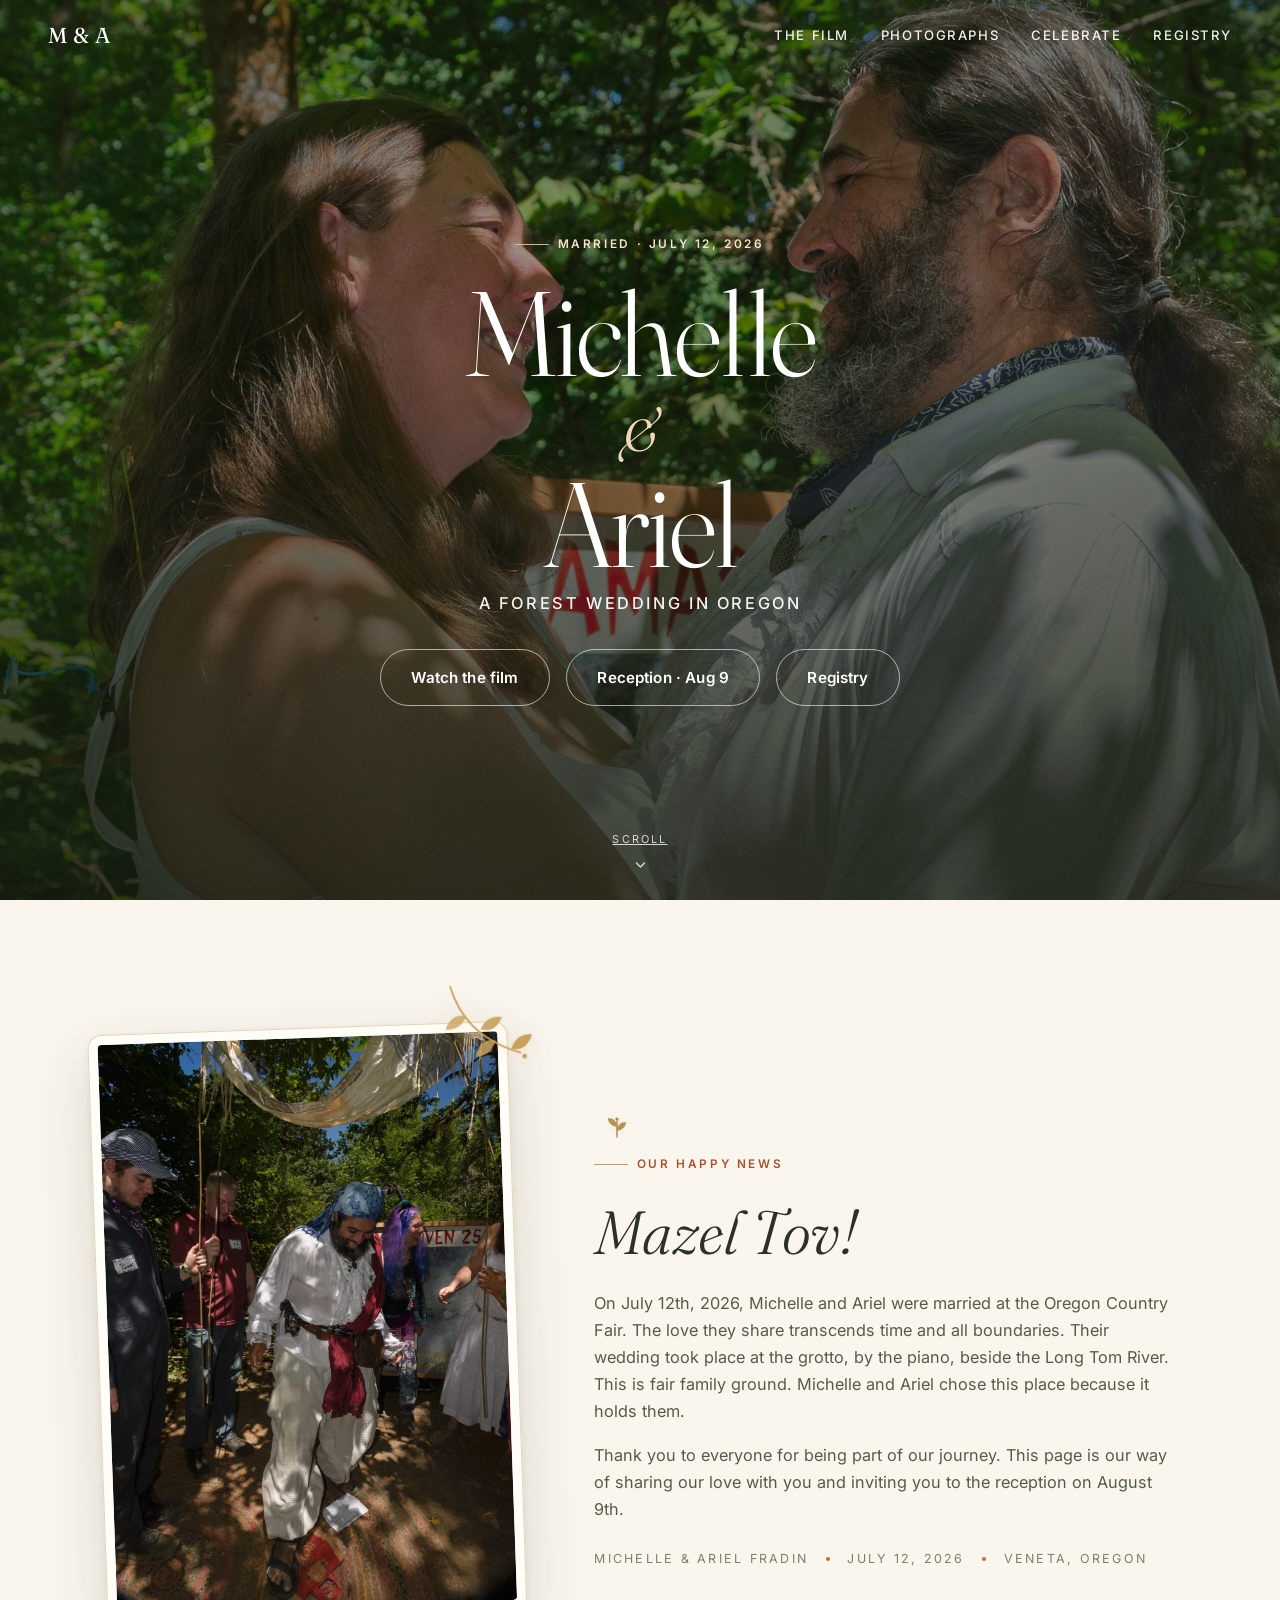
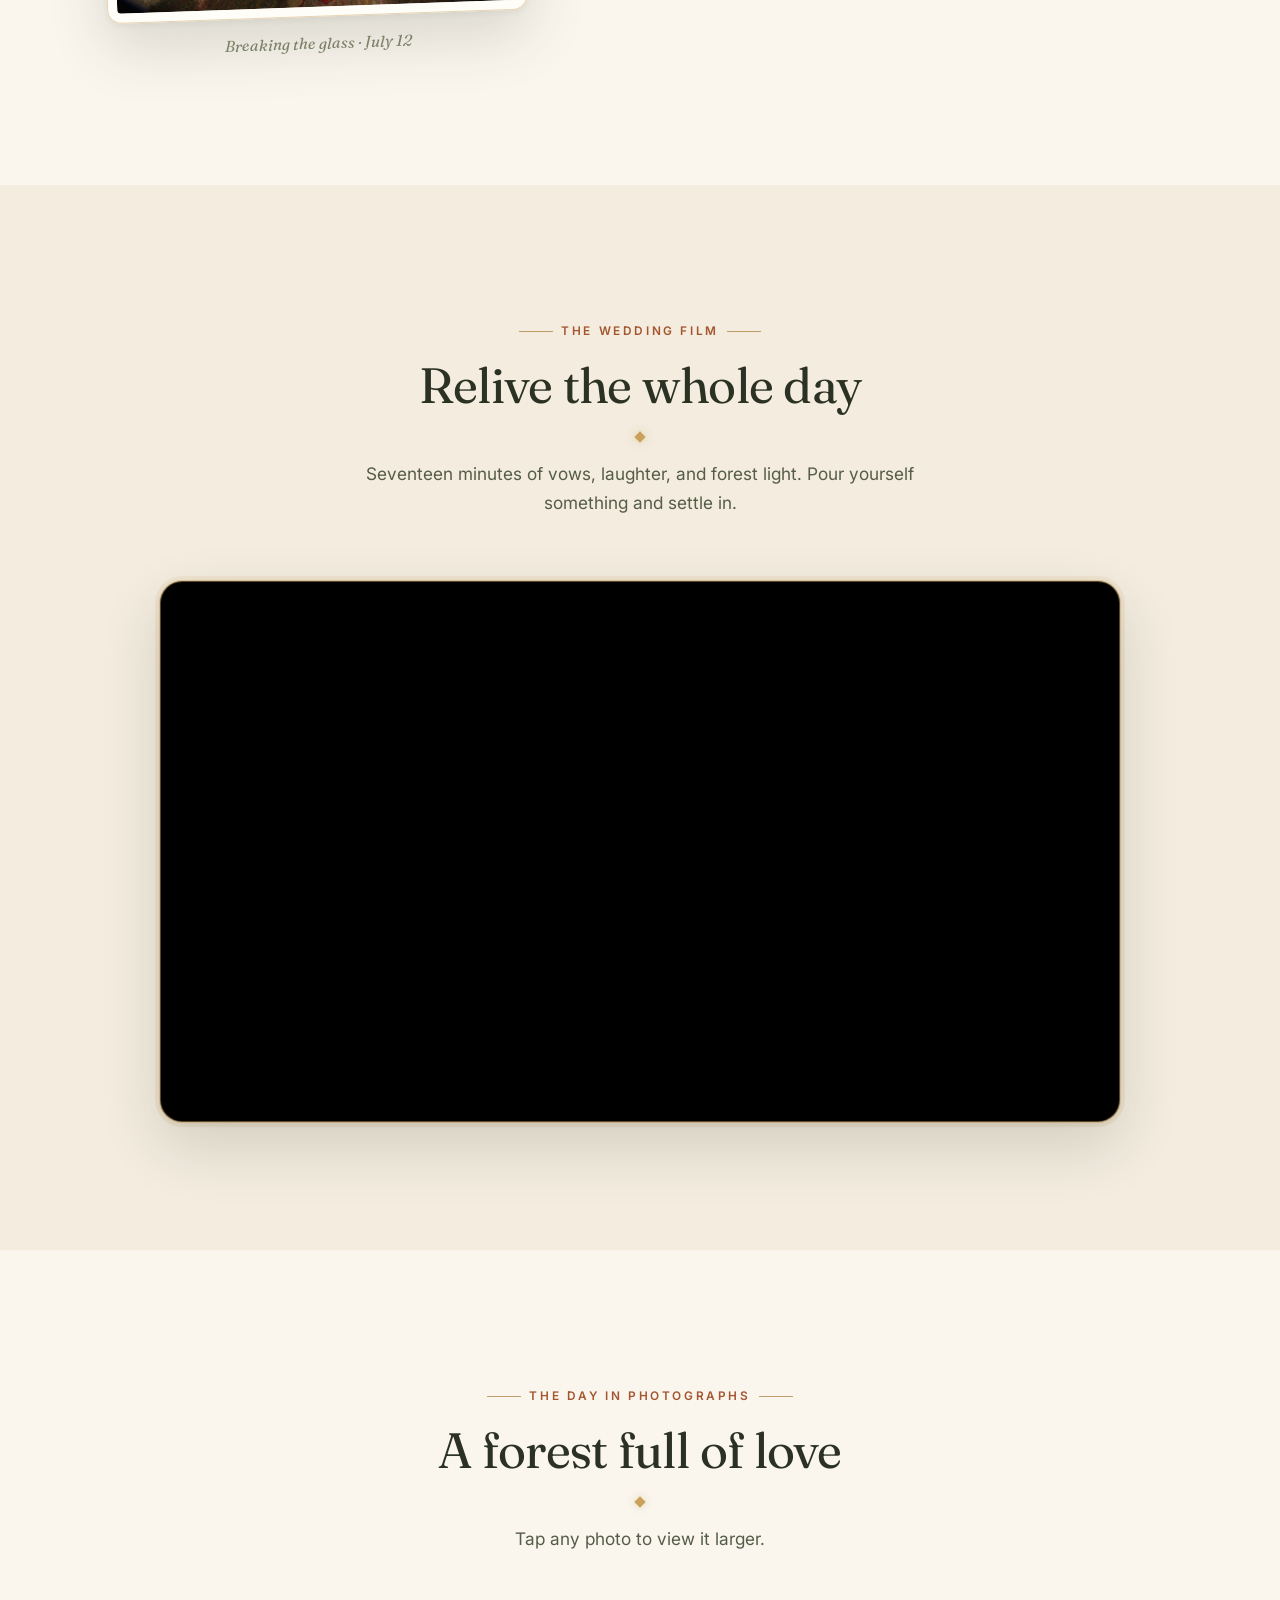
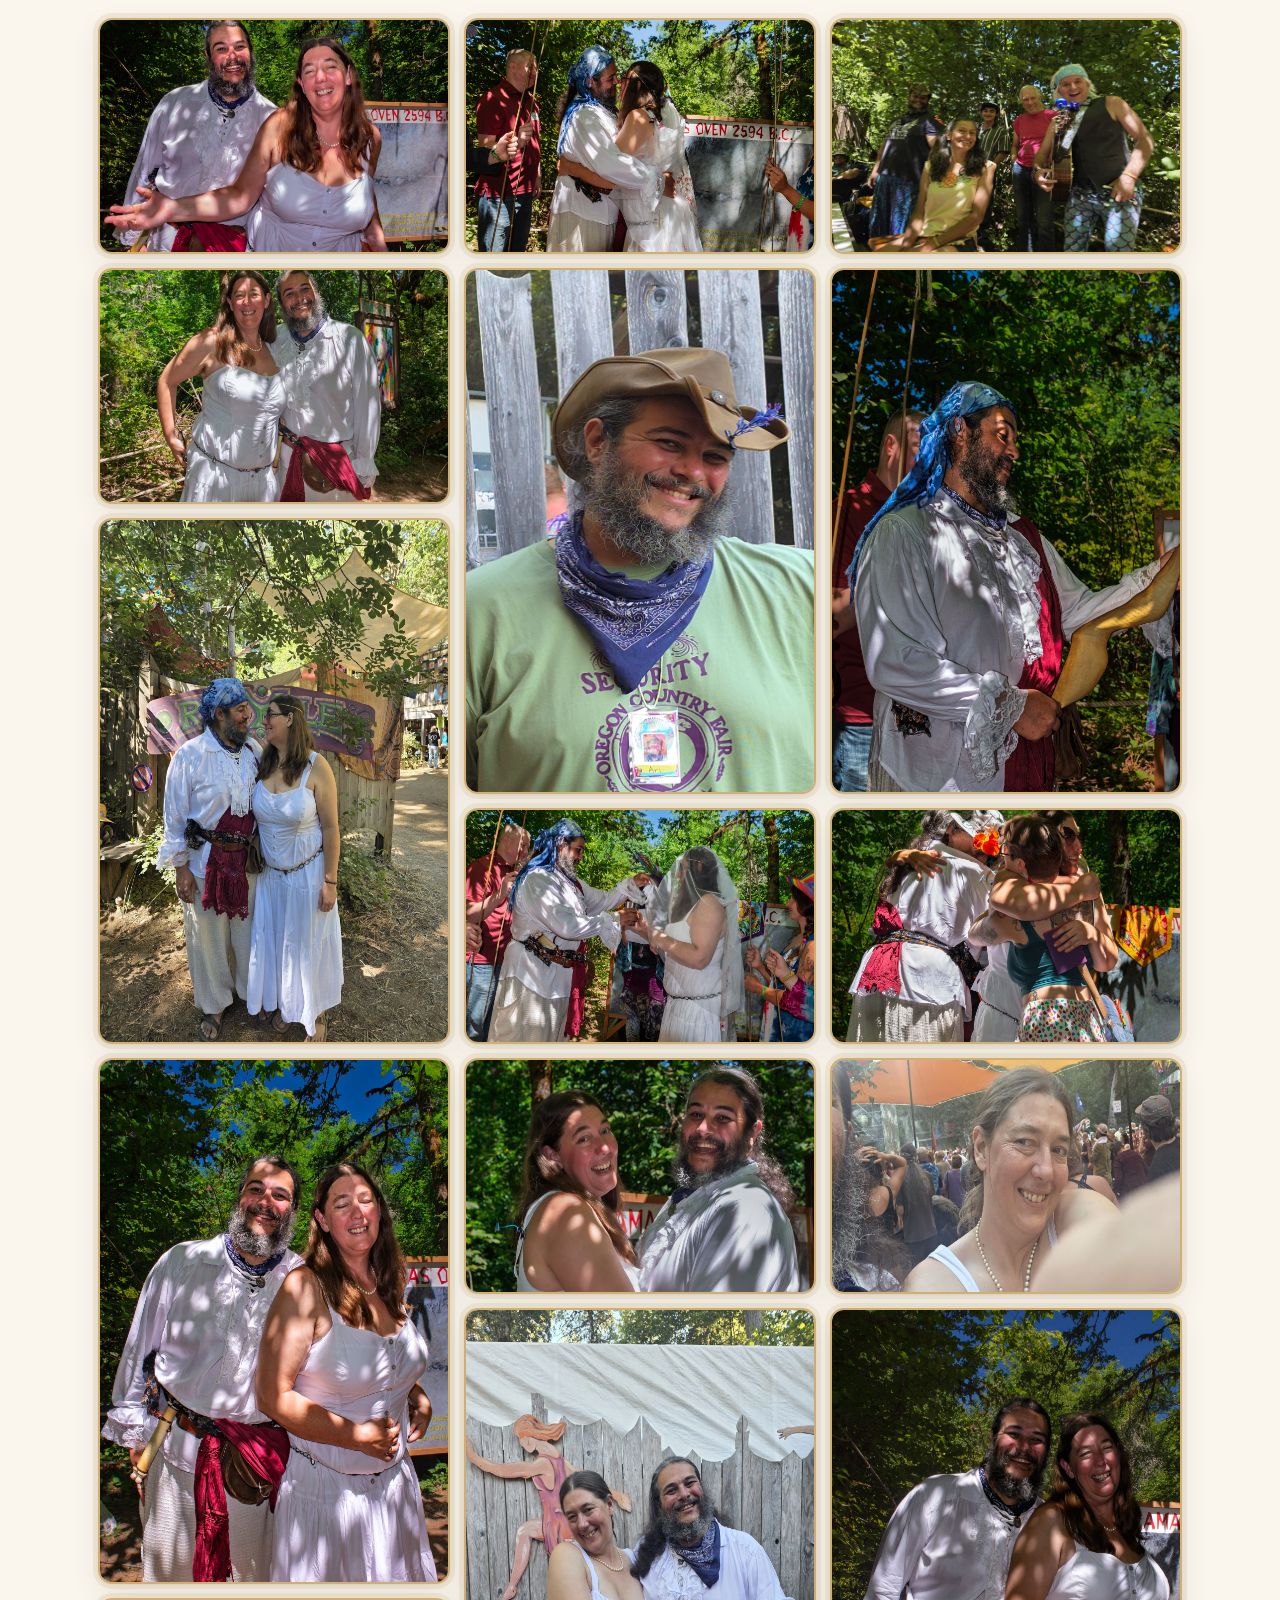
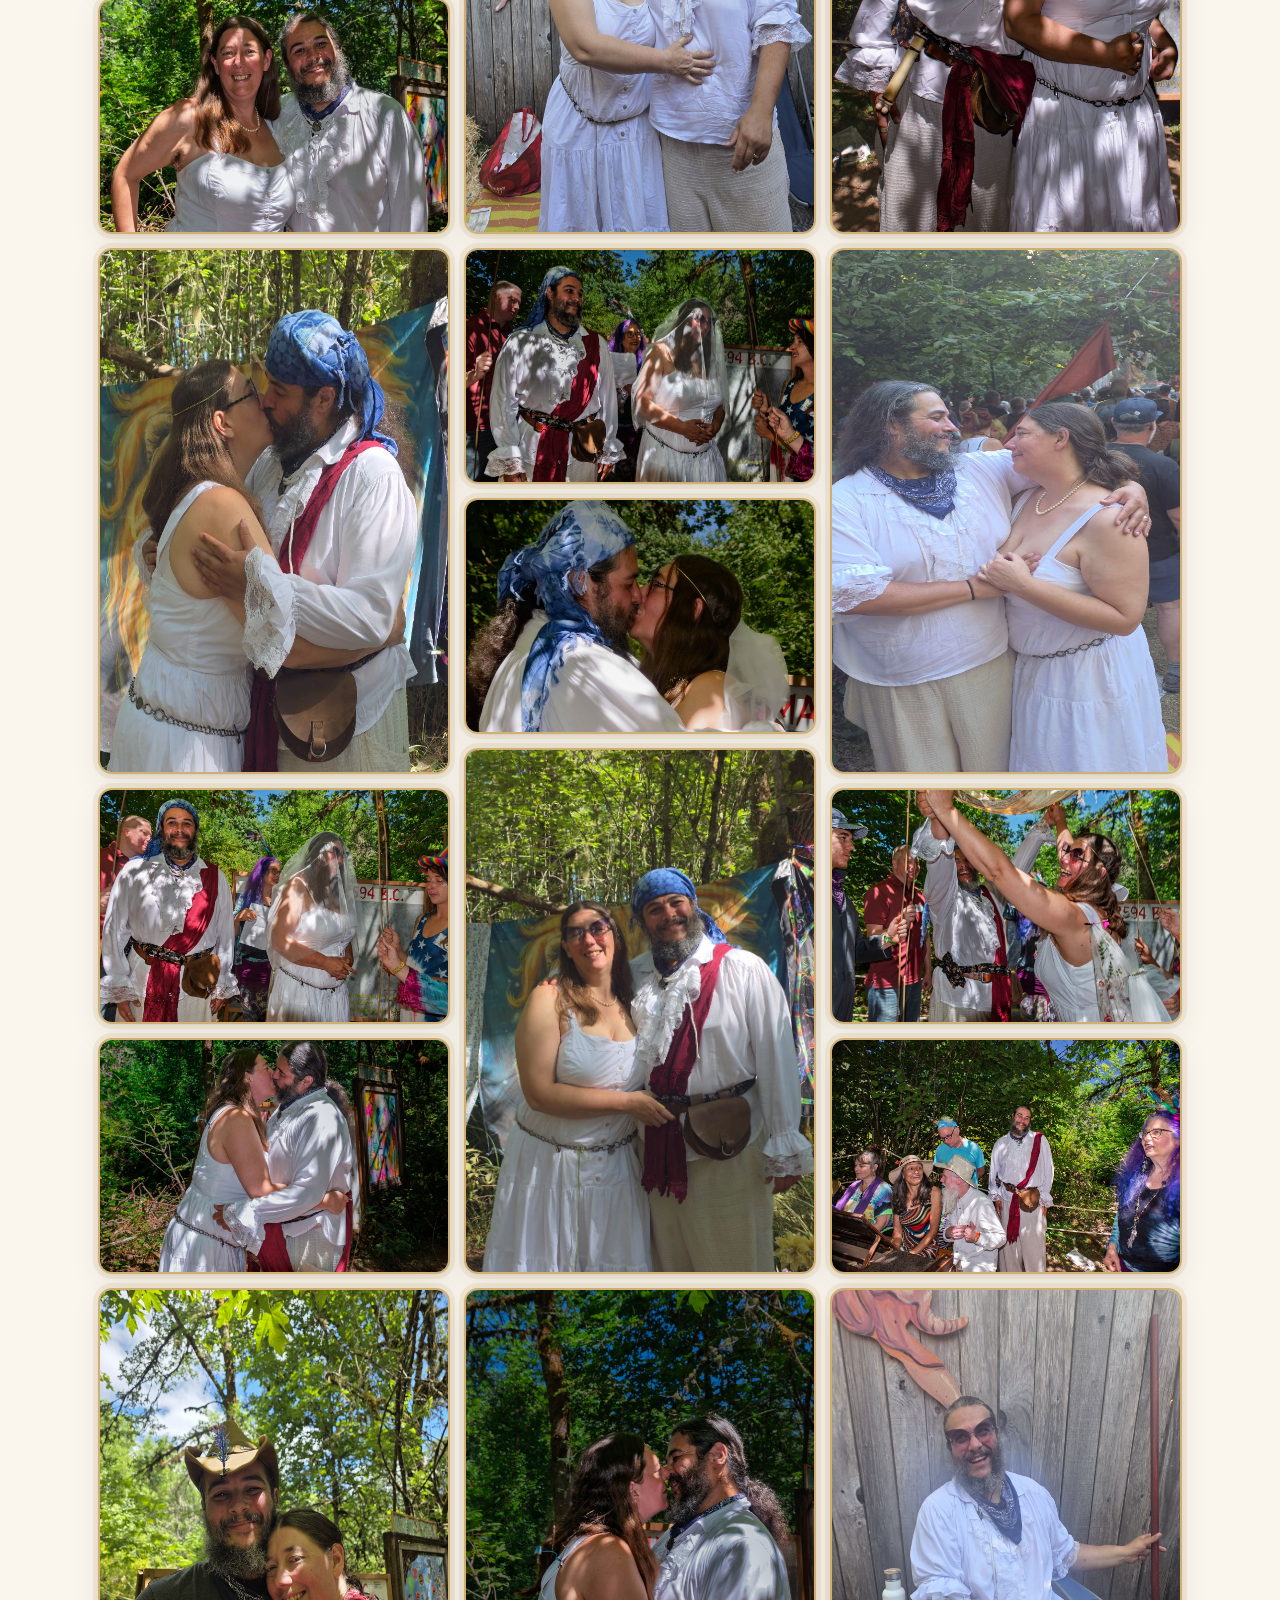
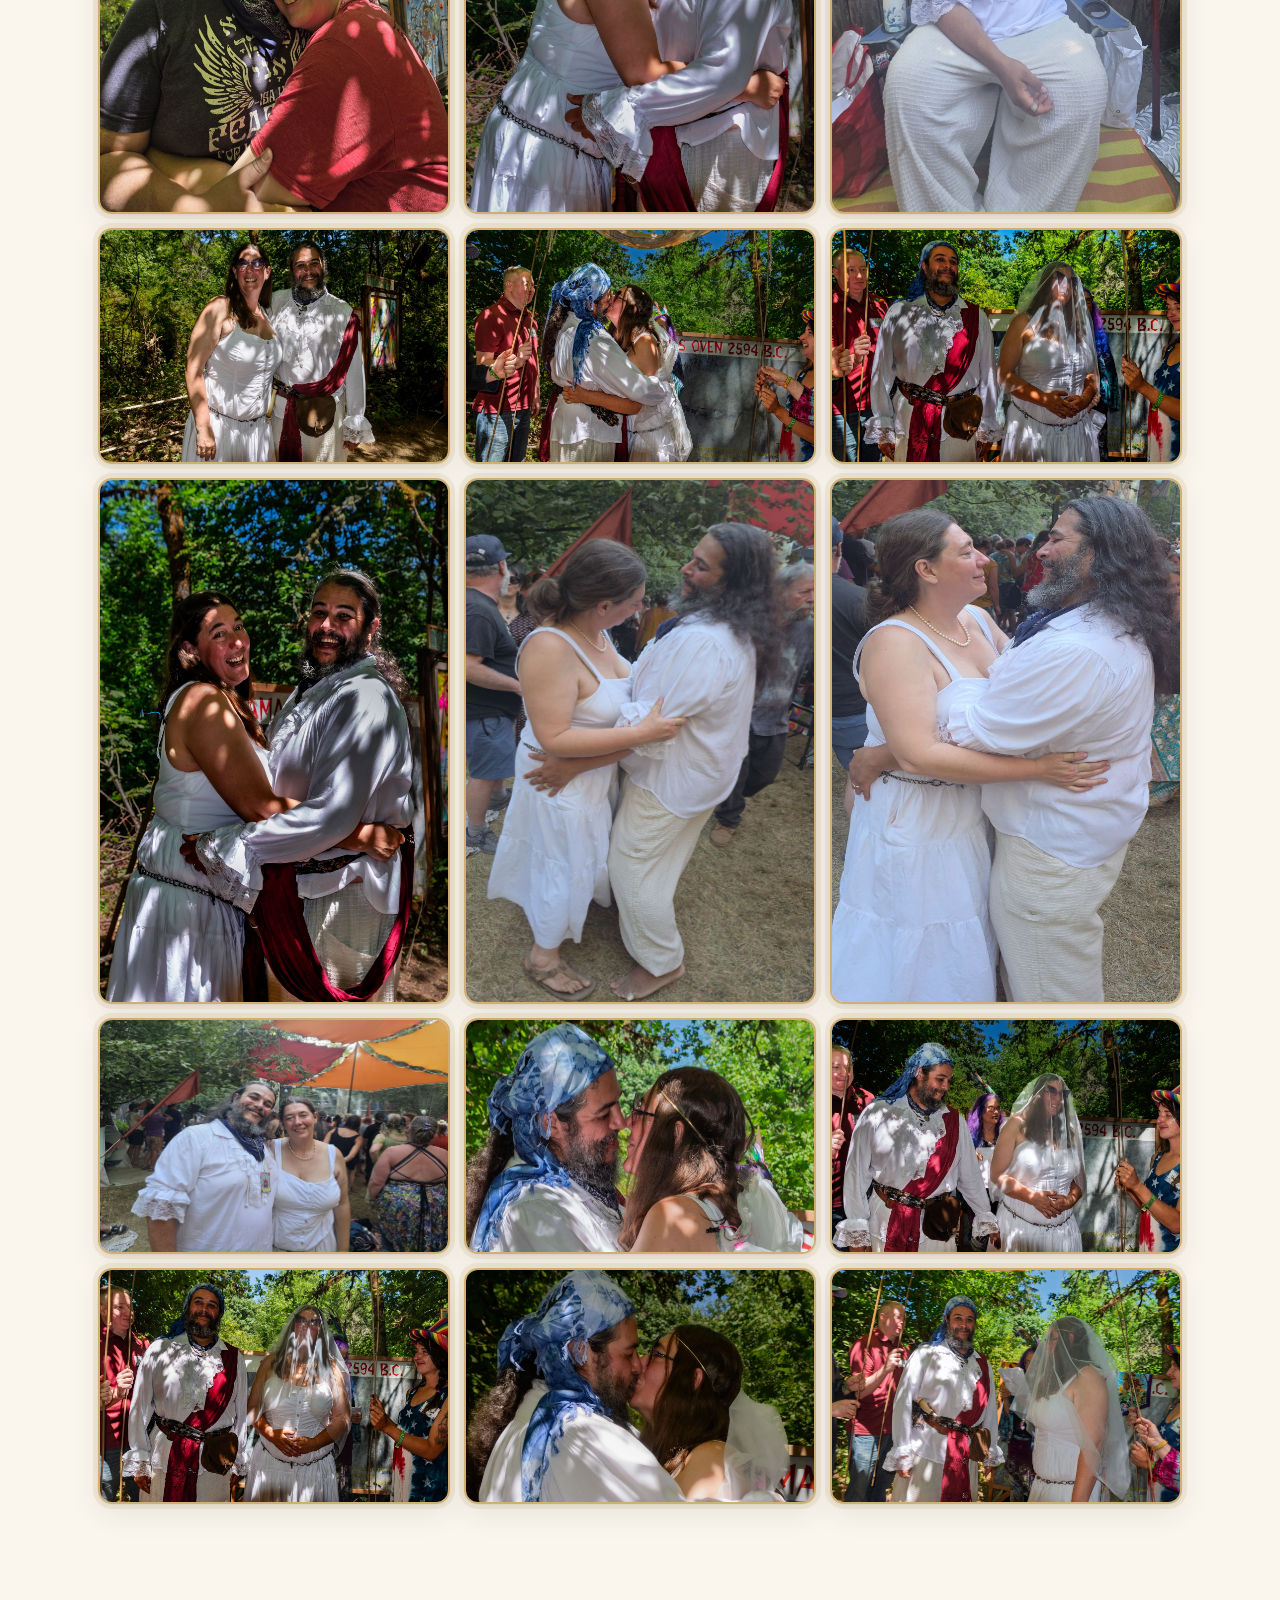
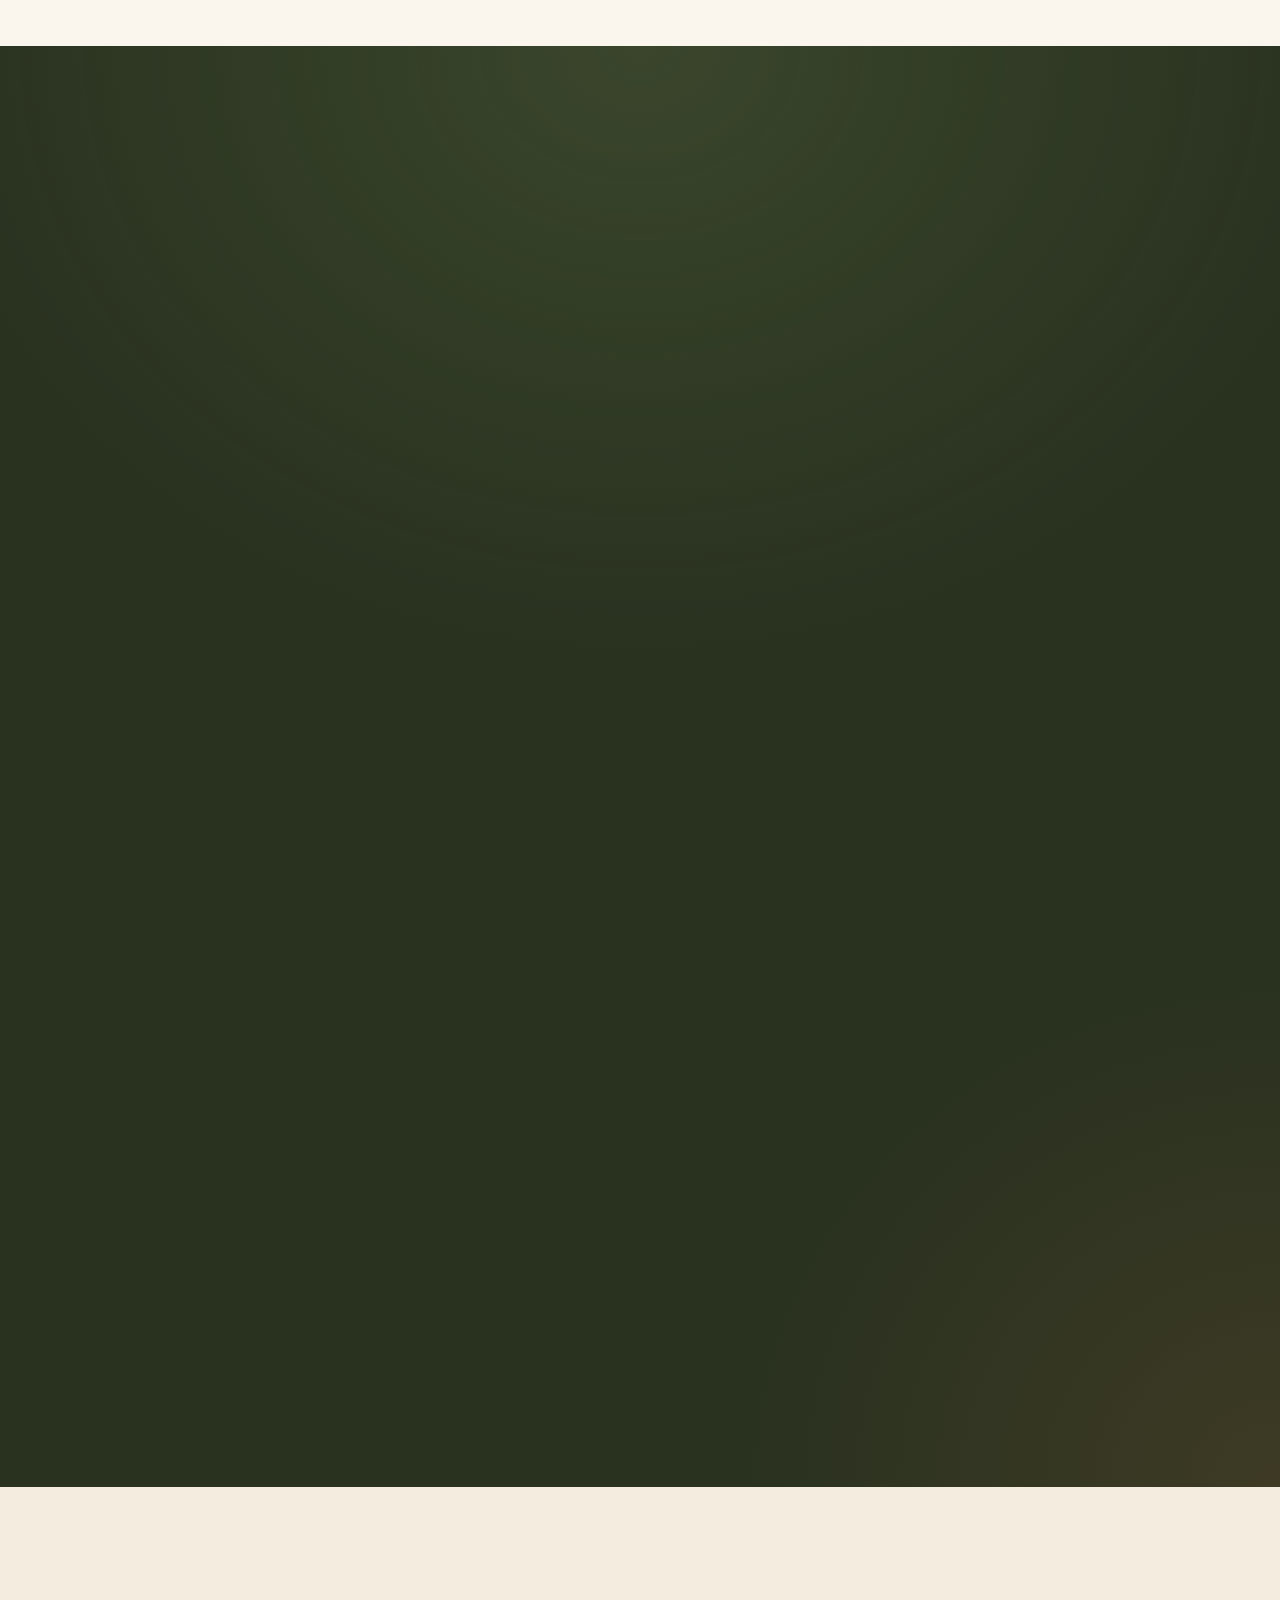
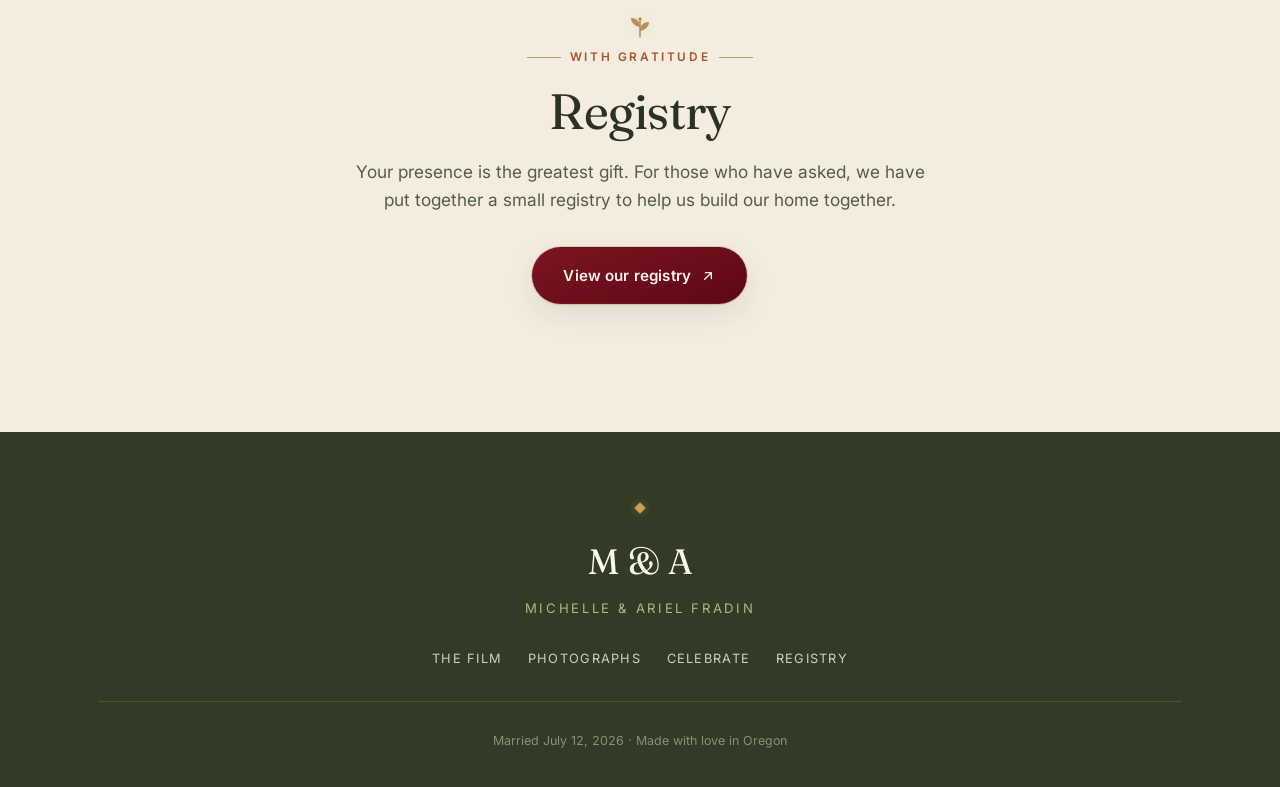
==== index.html @ db2b423b "Wedding site for Michelle & Ariel — photos, film, reception invite, registry Co-Authored-By: Claude " ====
<!DOCTYPE html>
<html lang="en">
<head>
<meta charset="UTF-8">
<meta name="viewport" content="width=device-width, initial-scale=1.0">
<script>document.documentElement.className += ' js';</script>
<title>Michelle &amp; Ariel · July 12, 2026</title>
<meta name="description" content="Celebrating the marriage of Michelle and Ariel Fradin. Watch the wedding film, browse photos, and join us for the reception on August 9th.">
<meta name="robots" content="noindex, nofollow">

<!-- Open Graph -->
<meta property="og:title" content="Michelle &amp; Ariel · July 12, 2026">
<meta property="og:description" content="Watch the wedding film, browse the photos, and join us for the reception on August 9th.">
<meta property="og:type" content="website">
<meta property="og:image" content="assets/img/hero.jpg">

<!-- Favicon: botanical sprig -->
<link rel="icon" href="data:image/svg+xml,%3Csvg xmlns='http://www.w3.org/2000/svg' viewBox='0 0 32 32'%3E%3Crect width='32' height='32' rx='7' fill='%2329321f'/%3E%3Cpath d='M16 25V10' stroke='%23a9bd83' stroke-width='1.6' stroke-linecap='round'/%3E%3Cpath d='M16 15c-3-1-5-3-5-6 3 0 5 2 5 6zM16 19c3-1 5-3 5-6-3 0-5 2-5 6z' fill='%236f7d57'/%3E%3C/svg%3E">

<link rel="preconnect" href="https://fonts.googleapis.com">
<link rel="preconnect" href="https://fonts.gstatic.com" crossorigin>
<link href="https://fonts.googleapis.com/css2?family=Fraunces:ital,opsz,wght@0,9..144,300;0,9..144,400;0,9..144,500;1,9..144,300;1,9..144,400&family=Inter:wght@400;500;600&display=swap" rel="stylesheet">

<link rel="stylesheet" href="site.css">
</head>
<body>

<!-- NAV -->
<nav class="nav" id="nav">
  <a href="#top" class="monogram">M &amp; A</a>
  <button class="nav-toggle" id="navToggle" aria-label="Menu" aria-expanded="false">
    <span></span><span></span><span></span>
  </button>
  <div class="nav-links" id="navLinks">
    <a href="#film">The Film</a>
    <a href="#photos">Photographs</a>
    <a href="#celebrate">Celebrate</a>
    <a href="#registry">Registry</a>
  </div>
</nav>

<!-- HERO -->
<header class="hero" id="top">
  <div class="hero-bg">
    <img src="assets/img/hero.jpg" alt="Michelle and Ariel laughing together on their wedding day in the forest">
  </div>
  <div class="hero-inner">
    <p class="eyebrow">Married &middot; July 12, 2026</p>
    <h1 class="hero-names">Michelle<span class="amp">&amp;</span>Ariel</h1>
    <p class="hero-sub">A forest wedding in Oregon</p>
    <div class="hero-cta">
      <a href="#film" class="btn btn-light">Watch the film</a>
      <a href="#celebrate" class="btn btn-light">Reception &middot; Aug 9</a>
      <a href="#registry" class="btn btn-light">Registry</a>
    </div>
  </div>
  <a href="#story" class="scroll-cue" aria-label="Scroll down">
    <span>Scroll</span>
    <svg width="16" height="16" viewBox="0 0 24 24" fill="none" stroke="currentColor" stroke-width="2" stroke-linecap="round"><path d="M6 9l6 6 6-6"/></svg>
  </a>
</header>

<main>

<!-- ANNOUNCEMENT -->
<section class="section announce" id="story">
  <div class="container">
    <div class="announce-grid reveal">
      <figure class="announce-photo">
        <svg class="flourish fl-photo" aria-hidden="true" viewBox="0 0 140 140" fill="none">
          <path d="M12 128 C 40 104, 58 72, 52 18" stroke="#c9a15c" stroke-width="2.2" stroke-linecap="round"/>
          <path d="M52 30 C 40 32, 30 26, 26 14 C 40 12, 50 18, 52 30Z" fill="#c9a15c"/>
          <path d="M50 52 C 62 50, 72 54, 78 66 C 64 70, 53 64, 50 52Z" fill="#c9a15c" opacity=".85"/>
          <path d="M45 74 C 33 74, 24 68, 21 56 C 35 55, 44 62, 45 74Z" fill="#c9a15c" opacity=".9"/>
          <path d="M37 96 C 49 96, 58 101, 62 113 C 48 114, 39 108, 37 96Z" fill="#c9a15c" opacity=".8"/>
          <circle cx="54" cy="12" r="3" fill="#c9a15c"/>
        </svg>
        <img src="assets/img/announce.jpg" alt="Ariel breaking the glass beneath the canopy" loading="lazy">
        <figcaption>Breaking the glass &middot; July 12</figcaption>
      </figure>
      <div class="announce-copy">
        <svg class="sprig" width="46" height="24" viewBox="0 0 46 24" fill="none" aria-hidden="true" style="margin:0 0 .4rem;">
          <path d="M23 22V6" stroke="currentColor" stroke-width="1.4" stroke-linecap="round"/>
          <path d="M23 12C18 11 14 8 14 3c5 0 9 3 9 9zM23 16c5-1 9-4 9-9-5 0-9 3-9 9z" fill="currentColor" opacity=".9"/>
          <circle cx="23" cy="4" r="1.6" fill="currentColor"/>
        </svg>
        <p class="eyebrow">Our happy news</p>
        <p class="script">Mazel&nbsp;Tov!</p>
        <p>On July 12th, 2026, Michelle and Ariel were married at the Oregon Country Fair. The love they share transcends time and all boundaries. Their wedding took place at the grotto, by the piano, beside the Long Tom River. This is fair family ground. Michelle and Ariel chose this place because it holds them.</p>
        <p>Thank you to everyone for being part of our journey. This page is our way of sharing our love with you and inviting you to the reception on August 9th.</p>
        <div class="meta">
          <span>Michelle &amp; Ariel Fradin</span>
          <span class="dot"></span>
          <span>July 12, 2026</span>
          <span class="dot"></span>
          <span>Veneta, Oregon</span>
        </div>
      </div>
    </div>
  </div>
</section>

<!-- FILM -->
<section class="section film" id="film">
  <div class="container">
    <div class="section-head reveal">
      <p class="eyebrow center">The Wedding Film</p>
      <h2>Relive the whole day</h2>
      <p class="lede">Seventeen minutes of vows, laughter, and forest light. Pour yourself something and settle in.</p>
    </div>
    <div class="film-frame reveal">
      <div class="ratio">
        <iframe src="https://www.youtube.com/embed/_GMHvuVXMX4?rel=0"
          title="Michelle and Ariel — Wedding Film"
          loading="lazy"
          referrerpolicy="strict-origin-when-cross-origin"
          allow="accelerometer; autoplay; clipboard-write; encrypted-media; gyroscope; picture-in-picture; web-share"
          allowfullscreen></iframe>
      </div>
    </div>
  </div>
</section>

<!-- GALLERY -->
<section class="section gallery" id="photos">
  <div class="container">
    <div class="section-head reveal">
      <p class="eyebrow center">The Day in Photographs</p>
      <h2>A forest full of love</h2>
      <p class="lede">Tap any photo to view it larger.</p>
    </div>
    <div class="masonry" id="masonry">
<a class="shot landscape" href="assets/img/gallery/g00.jpg"><img src="assets/img/gallery/g00.jpg" alt="Michelle and Ariel laughing together" loading="lazy"></a>
<a class="shot landscape" href="assets/img/gallery/g01.jpg"><img src="assets/img/gallery/g01.jpg" alt="The couple smiling in the forest" loading="lazy"></a>
<a class="shot portrait" href="assets/img/gallery/g02.jpg"><img src="assets/img/gallery/g02.jpg" alt="In our wedding whites on the fair path" loading="lazy"></a>
<a class="shot portrait" href="assets/img/gallery/g03.jpg"><img src="assets/img/gallery/g03.jpg" alt="A joyful moment during the ceremony" loading="lazy"></a>
<a class="shot landscape" href="assets/img/gallery/g04.jpg"><img src="assets/img/gallery/g04.jpg" alt="Portrait of the couple among the trees" loading="lazy"></a>
<a class="shot portrait" href="assets/img/gallery/g05.jpg"><img src="assets/img/gallery/g05.jpg" alt="A kiss by the mural" loading="lazy"></a>
<a class="shot landscape" href="assets/img/gallery/g06.jpg"><img src="assets/img/gallery/g06.jpg" alt="Exchanging vows" loading="lazy"></a>
<a class="shot landscape" href="assets/img/gallery/g07.jpg"><img src="assets/img/gallery/g07.jpg" alt="The first kiss" loading="lazy"></a>
<a class="shot portrait" href="assets/img/gallery/g08.jpg"><img src="assets/img/gallery/g08.jpg" alt="Warm hugs at the fair" loading="lazy"></a>
<a class="shot landscape" href="assets/img/gallery/g09.jpg"><img src="assets/img/gallery/g09.jpg" alt="The newlyweds together" loading="lazy"></a>
<a class="shot portrait" href="assets/img/gallery/g10.jpg"><img src="assets/img/gallery/g10.jpg" alt="Laughter during the ceremony" loading="lazy"></a>
<a class="shot landscape" href="assets/img/gallery/g11.jpg"><img src="assets/img/gallery/g11.jpg" alt="Under the festival canopy" loading="lazy"></a>
<a class="shot landscape" href="assets/img/gallery/g12.jpg"><img src="assets/img/gallery/g12.jpg" alt="Saying their vows" loading="lazy"></a>
<a class="shot landscape" href="assets/img/gallery/g13.jpg"><img src="assets/img/gallery/g13.jpg" alt="Exchanging rings" loading="lazy"></a>
<a class="shot portrait" href="assets/img/gallery/g14.jpg"><img src="assets/img/gallery/g14.jpg" alt="Ariel at the fair" loading="lazy"></a>
<a class="shot landscape" href="assets/img/gallery/g15.jpg"><img src="assets/img/gallery/g15.jpg" alt="Hands joined" loading="lazy"></a>
<a class="shot landscape" href="assets/img/gallery/g16.jpg"><img src="assets/img/gallery/g16.jpg" alt="A tender moment" loading="lazy"></a>
<a class="shot portrait" href="assets/img/gallery/g17.jpg"><img src="assets/img/gallery/g17.jpg" alt="By the wooden fence" loading="lazy"></a>
<a class="shot landscape" href="assets/img/gallery/g18.jpg"><img src="assets/img/gallery/g18.jpg" alt="Together at the altar" loading="lazy"></a>
<a class="shot landscape" href="assets/img/gallery/g19.jpg"><img src="assets/img/gallery/g19.jpg" alt="Sharing a kiss beneath the veil" loading="lazy"></a>
<a class="shot portrait" href="assets/img/gallery/g20.jpg"><img src="assets/img/gallery/g20.jpg" alt="Together by the mural" loading="lazy"></a>
<a class="shot portrait" href="assets/img/gallery/g21.jpg"><img src="assets/img/gallery/g21.jpg" alt="Michelle in her veil" loading="lazy"></a>
<a class="shot landscape" href="assets/img/gallery/g22.jpg"><img src="assets/img/gallery/g22.jpg" alt="The couple embracing" loading="lazy"></a>
<a class="shot portrait" href="assets/img/gallery/g23.jpg"><img src="assets/img/gallery/g23.jpg" alt="A dusk embrace" loading="lazy"></a>
<a class="shot landscape" href="assets/img/gallery/g24.jpg"><img src="assets/img/gallery/g24.jpg" alt="A kiss to seal the vows" loading="lazy"></a>
<a class="shot landscape" href="assets/img/gallery/g25.jpg"><img src="assets/img/gallery/g25.jpg" alt="The newlyweds kiss" loading="lazy"></a>
<a class="shot landscape" href="assets/img/gallery/g26.jpg"><img src="assets/img/gallery/g26.jpg" alt="With friends among the trees" loading="lazy"></a>
<a class="shot portrait" href="assets/img/gallery/g27.jpg"><img src="assets/img/gallery/g27.jpg" alt="The ceremony reading" loading="lazy"></a>
<a class="shot landscape" href="assets/img/gallery/g28.jpg"><img src="assets/img/gallery/g28.jpg" alt="A warm embrace" loading="lazy"></a>
<a class="shot landscape" href="assets/img/gallery/g29.jpg"><img src="assets/img/gallery/g29.jpg" alt="Michelle at golden hour" loading="lazy"></a>
<a class="shot portrait" href="assets/img/gallery/g30.jpg"><img src="assets/img/gallery/g30.jpg" alt="The couple close together" loading="lazy"></a>
<a class="shot portrait" href="assets/img/gallery/g31.jpg"><img src="assets/img/gallery/g31.jpg" alt="Wrapped up in the celebration" loading="lazy"></a>
<a class="shot landscape" href="assets/img/gallery/g32.jpg"><img src="assets/img/gallery/g32.jpg" alt="Smiles all around" loading="lazy"></a>
<a class="shot landscape" href="assets/img/gallery/g33.jpg"><img src="assets/img/gallery/g33.jpg" alt="Celebrating with friends" loading="lazy"></a>
<a class="shot portrait" href="assets/img/gallery/g34.jpg"><img src="assets/img/gallery/g34.jpg" alt="Ariel taking a moment" loading="lazy"></a>
<a class="shot landscape" href="assets/img/gallery/g35.jpg"><img src="assets/img/gallery/g35.jpg" alt="The couple together in the trees" loading="lazy"></a>
<a class="shot portrait" href="assets/img/gallery/g36.jpg"><img src="assets/img/gallery/g36.jpg" alt="Holding each other at dusk" loading="lazy"></a>
<a class="shot landscape" href="assets/img/gallery/g37.jpg"><img src="assets/img/gallery/g37.jpg" alt="Together beneath the canopy" loading="lazy"></a>
<a class="shot landscape" href="assets/img/gallery/g38.jpg"><img src="assets/img/gallery/g38.jpg" alt="A blessing among friends" loading="lazy"></a>
    </div>
  </div>
</section>

<!-- RECEPTION -->
<section class="section reception" id="celebrate">
  <div class="container reveal">
    <p class="eyebrow center">You're Invited &middot; The Reception</p>
    <h2>Celebrate with us</h2>
    <p class="lede" style="color:#e2dcc9; max-width:52ch; margin:1.4rem auto 0;">Our wedding was a small forest ceremony on July 12th. Now we want to celebrate with everyone we love. Please join us for a reception, all are welcome.</p>
    <div class="invite-frame">
      <span class="gem" aria-hidden="true"></span>
      <svg class="flourish fl-tl" aria-hidden="true" viewBox="0 0 140 140" fill="none">
        <path d="M12 128 C 40 104, 58 72, 52 18" stroke="#d9b775" stroke-width="2.2" stroke-linecap="round"/>
        <path d="M52 30 C 40 32, 30 26, 26 14 C 40 12, 50 18, 52 30Z" fill="#d9b775"/>
        <path d="M50 52 C 62 50, 72 54, 78 66 C 64 70, 53 64, 50 52Z" fill="#d9b775" opacity=".85"/>
        <path d="M45 74 C 33 74, 24 68, 21 56 C 35 55, 44 62, 45 74Z" fill="#d9b775" opacity=".9"/>
        <path d="M37 96 C 49 96, 58 101, 62 113 C 48 114, 39 108, 37 96Z" fill="#d9b775" opacity=".8"/>
        <path d="M26 112 C 17 110, 10 104, 8 94 C 19 94, 25 101, 26 112Z" fill="#d9b775" opacity=".9"/>
        <circle cx="54" cy="12" r="3" fill="#d9b775"/>
        <circle cx="82" cy="70" r="2.4" fill="#d9b775" opacity=".8"/>
      </svg>
      <svg class="flourish fl-br" aria-hidden="true" viewBox="0 0 140 140" fill="none">
        <path d="M12 128 C 40 104, 58 72, 52 18" stroke="#d9b775" stroke-width="2.2" stroke-linecap="round"/>
        <path d="M52 30 C 40 32, 30 26, 26 14 C 40 12, 50 18, 52 30Z" fill="#d9b775"/>
        <path d="M50 52 C 62 50, 72 54, 78 66 C 64 70, 53 64, 50 52Z" fill="#d9b775" opacity=".85"/>
        <path d="M45 74 C 33 74, 24 68, 21 56 C 35 55, 44 62, 45 74Z" fill="#d9b775" opacity=".9"/>
        <path d="M37 96 C 49 96, 58 101, 62 113 C 48 114, 39 108, 37 96Z" fill="#d9b775" opacity=".8"/>
        <path d="M26 112 C 17 110, 10 104, 8 94 C 19 94, 25 101, 26 112Z" fill="#d9b775" opacity=".9"/>
        <circle cx="54" cy="12" r="3" fill="#d9b775"/>
        <circle cx="82" cy="70" r="2.4" fill="#d9b775" opacity=".8"/>
      </svg>
    <div class="invite-card">
      <div class="invite-names">Mrs. &amp; Mr. Fradin</div>
      <div class="invite-bday">And it's Ariel's birthday, too</div>

      <div class="invite-rows">
        <div class="invite-row">
          <svg width="20" height="20" viewBox="0 0 24 24" fill="none" stroke="currentColor" stroke-width="1.7" stroke-linecap="round" stroke-linejoin="round"><rect x="3" y="4" width="18" height="18" rx="2"/><path d="M16 2v4M8 2v4M3 10h18"/></svg>
          <div><div class="rk">When</div><div class="rv"><strong>Sunday, August 9th</strong><br>Beginning at 4:00 in the afternoon</div></div>
        </div>
        <div class="invite-row">
          <svg width="20" height="20" viewBox="0 0 24 24" fill="none" stroke="currentColor" stroke-width="1.7" stroke-linecap="round" stroke-linejoin="round"><path d="M20 10c0 6-8 12-8 12s-8-6-8-12a8 8 0 0116 0z"/><circle cx="12" cy="10" r="3"/></svg>
          <div><div class="rk">Where</div><div class="rv"><strong>420 River Street</strong><br>Cave Junction, Oregon 97523<br><a href="https://www.google.com/maps/search/?api=1&amp;query=420+River+Street+Cave+Junction+OR+97523" target="_blank" rel="noopener" style="color:#e6b98f;font-size:.86rem;letter-spacing:.04em;">Open in maps &rarr;</a></div></div>
        </div>
        <div class="invite-row">
          <svg width="20" height="20" viewBox="0 0 24 24" fill="none" stroke="currentColor" stroke-width="1.7" stroke-linecap="round" stroke-linejoin="round"><rect x="3" y="3" width="18" height="18" rx="3"/><path d="M9 17V7h4a3 3 0 010 6H9"/></svg>
          <div><div class="rk">Parking</div><div class="rv">Please park next door at <strong>Evergreen Elementary</strong>.</div></div>
        </div>
        <div class="invite-row">
          <svg width="20" height="20" viewBox="0 0 24 24" fill="none" stroke="currentColor" stroke-width="1.7" stroke-linecap="round" stroke-linejoin="round"><path d="M18 8h1a4 4 0 010 8h-1M2 8h16v9a4 4 0 01-4 4H6a4 4 0 01-4-4zM6 1v3M10 1v3M14 1v3"/></svg>
          <div><div class="rk">The Spread</div><div class="rv"><strong>Food and cake provided.</strong><br>A joyful, alcohol-free celebration. We'll be toasting with <strong>Jun</strong>, a sparkling fermented tea.</div></div>
        </div>
        <div class="invite-row">
          <svg width="20" height="20" viewBox="0 0 24 24" fill="none" stroke="currentColor" stroke-width="1.7" stroke-linecap="round" stroke-linejoin="round"><rect x="2" y="4" width="20" height="16" rx="2"/><path d="M22 6l-10 7L2 6"/></svg>
          <div><div class="rk">Kindly RSVP</div><div class="rv">Let us know you're coming:<br><a href="mailto:michellefradinforever@gmail.com?subject=Reception%20RSVP%20%E2%80%94%20August%209" style="color:#e6b98f;">michellefradinforever@gmail.com</a></div></div>
        </div>
      </div>

      <div class="invite-divider"></div>
      <p class="invite-note">Please bring your own chair to sit a spell, and a glass to raise to the newlyweds.</p>
      <div class="invite-toast">
        <span class="badge"><svg width="15" height="15" viewBox="0 0 24 24" fill="none" stroke="currentColor" stroke-width="1.8" stroke-linecap="round" stroke-linejoin="round"><path d="M4 3h16M6 3v6a6 6 0 0012 0V3M12 15v6M8 21h8"/></svg>Bring a glass to toast</span>
        <span class="badge"><svg width="15" height="15" viewBox="0 0 24 24" fill="none" stroke="currentColor" stroke-width="1.8" stroke-linecap="round" stroke-linejoin="round"><path d="M6 19v2M18 19v2M5 10V6a3 3 0 013-3h1a3 3 0 013 3M5 10h14v3a6 6 0 01-6 6H11a6 6 0 01-6-6z"/></svg>Bring your own chair</span>
      </div>
    </div>
    </div>
  </div>
</section>

<!-- REGISTRY -->
<section class="section registry" id="registry">
  <div class="wrap-narrow reveal">
    <svg class="sprig" width="46" height="24" viewBox="0 0 46 24" fill="none" aria-hidden="true">
      <path d="M23 22V6" stroke="currentColor" stroke-width="1.4" stroke-linecap="round"/>
      <path d="M23 12C18 11 14 8 14 3c5 0 9 3 9 9zM23 16c5-1 9-4 9-9-5 0-9 3-9 9z" fill="currentColor" opacity=".9"/>
      <circle cx="23" cy="4" r="1.6" fill="currentColor"/>
    </svg>
    <p class="eyebrow center">With Gratitude</p>
    <h2>Registry</h2>
    <p class="lede">Your presence is the greatest gift. For those who have asked, we have put together a small registry to help us build our home together.</p>
    <a href="https://www.amazon.com/wedding/guest-view/1591PPJKV57H0" target="_blank" rel="noopener" class="btn btn-primary">
      View our registry
      <svg width="16" height="16" viewBox="0 0 24 24" fill="none" stroke="currentColor" stroke-width="2" stroke-linecap="round" stroke-linejoin="round"><path d="M7 17L17 7M8 7h9v9"/></svg>
    </a>
  </div>
</section>

</main>

<!-- FOOTER -->
<footer class="footer">
  <div class="container">
    <div class="fmono">M &amp; A</div>
    <div class="fnames">Michelle &amp; Ariel Fradin</div>
    <nav class="footer-nav">
      <a href="#film">The Film</a>
      <a href="#photos">Photographs</a>
      <a href="#celebrate">Celebrate</a>
      <a href="#registry">Registry</a>
    </nav>
    <div class="fine">Married July 12, 2026 &middot; Made with love in Oregon</div>
  </div>
</footer>

<!-- LIGHTBOX -->
<div class="lightbox" id="lightbox" aria-hidden="true">
  <button class="lb-btn lb-close" id="lbClose" aria-label="Close">
    <svg width="22" height="22" viewBox="0 0 24 24" fill="none" stroke="currentColor" stroke-width="2" stroke-linecap="round"><path d="M18 6L6 18M6 6l12 12"/></svg>
  </button>
  <button class="lb-btn lb-prev" id="lbPrev" aria-label="Previous">
    <svg width="24" height="24" viewBox="0 0 24 24" fill="none" stroke="currentColor" stroke-width="2" stroke-linecap="round"><path d="M15 18l-6-6 6-6"/></svg>
  </button>
  <img id="lbImg" src="" alt="">
  <button class="lb-btn lb-next" id="lbNext" aria-label="Next">
    <svg width="24" height="24" viewBox="0 0 24 24" fill="none" stroke="currentColor" stroke-width="2" stroke-linecap="round"><path d="M9 18l6-6-6-6"/></svg>
  </button>
</div>

<script>
// sticky nav
const nav = document.getElementById('nav');
const onScroll = () => nav.classList.toggle('scrolled', window.scrollY > 40);
onScroll(); window.addEventListener('scroll', onScroll, {passive:true});

// mobile menu
const toggle = document.getElementById('navToggle');
const links = document.getElementById('navLinks');
toggle.addEventListener('click', () => {
  const open = links.classList.toggle('open');
  toggle.classList.toggle('open', open);
  toggle.setAttribute('aria-expanded', open);
});
links.querySelectorAll('a').forEach(a => a.addEventListener('click', () => {
  links.classList.remove('open'); toggle.classList.remove('open');
  toggle.setAttribute('aria-expanded', false);
}));

// in-page links: recompute target at click time so lazy-loaded images can't misplace the landing
document.querySelectorAll('a[href^="#"]').forEach(a => a.addEventListener('click', (e) => {
  const id = a.getAttribute('href');
  if (id.length < 2) return;
  const t = document.querySelector(id);
  if (!t) return;
  e.preventDefault();
  t.scrollIntoView({behavior:'smooth', block:'start'});
}));

// scroll reveal
const io = new IntersectionObserver((entries) => {
  entries.forEach(e => { if (e.isIntersecting){ e.target.classList.add('in'); io.unobserve(e.target); } });
}, {threshold:.12, rootMargin:'0px 0px -8% 0px'});
document.querySelectorAll('.reveal').forEach(el => io.observe(el));
// safety net: never leave content hidden if the observer misfires
window.addEventListener('load', () => setTimeout(() => {
  document.querySelectorAll('.reveal:not(.in)').forEach(el => {
    if (el.getBoundingClientRect().top < window.innerHeight) el.classList.add('in');
  });
}, 400));
setTimeout(() => document.querySelectorAll('.reveal:not(.in)').forEach(el => el.classList.add('in')), 3000);

// lightbox
const shots = Array.from(document.querySelectorAll('.masonry .shot'));
const lb = document.getElementById('lightbox');
const lbImg = document.getElementById('lbImg');
let idx = 0;
function show(i){
  idx = (i + shots.length) % shots.length;
  const a = shots[idx];
  lbImg.src = a.getAttribute('href');
  lbImg.alt = a.querySelector('img').alt;
}
function open(i){ show(i); lb.classList.add('open'); lb.setAttribute('aria-hidden', false); document.body.style.overflow='hidden'; }
function close(){ lb.classList.remove('open'); lb.setAttribute('aria-hidden', true); document.body.style.overflow=''; }
shots.forEach((a,i) => a.addEventListener('click', (e)=>{ e.preventDefault(); open(i); }));
document.getElementById('lbClose').addEventListener('click', close);
document.getElementById('lbNext').addEventListener('click', ()=>show(idx+1));
document.getElementById('lbPrev').addEventListener('click', ()=>show(idx-1));
lb.addEventListener('click', (e)=>{ if(e.target===lb) close(); });
document.addEventListener('keydown', (e)=>{
  if(!lb.classList.contains('open')) return;
  if(e.key==='Escape') close();
  if(e.key==='ArrowRight') show(idx+1);
  if(e.key==='ArrowLeft') show(idx-1);
});
</script>
</body>
</html>
---- site.css ----
/* =========================================================
   Michelle & Ariel — rootsandreach.com
   Direction: warm-organic / botanical editorial
   ========================================================= */

:root{
  /* palette */
  --paper:      #faf6ee;
  --paper-2:    #f3ecdf;
  --surface:    #fffdf8;
  --ink:        #2b3123;   /* deep forest */
  --ink-soft:   #555c47;
  --muted:      #7c8168;
  --sage:       #6f7d57;
  --sage-dark:  #4c5a3a;
  --terra:      #bd6a45;
  --terra-dark: #a4562f;
  --forest:     #29321f;   /* dark section bg */
  --forest-2:   #313b25;
  --line:       #e3dccb;
  --line-soft:  rgba(43,49,35,.10);
  --gold:       #c9a15c;   /* antique gold — embellishments */
  --gold-deep:  #a8823f;   /* gold on light backgrounds */
  --gold-light: #e3c78a;   /* gold on dark backgrounds */

  /* type */
  --display: "Fraunces", Georgia, "Times New Roman", serif;
  --body: "Inter", -apple-system, system-ui, sans-serif;

  /* spacing */
  --sp-1:.5rem; --sp-2:1rem; --sp-3:1.5rem; --sp-4:2rem;
  --sp-6:3rem; --sp-8:4rem; --sp-section: clamp(4.5rem, 10vw, 8.5rem);
  --container: 1180px;
  --pad: clamp(1.25rem, 5vw, 3rem);
  --radius: 14px;
  --radius-lg: 22px;

  --shadow: 0 1px 2px rgba(43,49,35,.05), 0 10px 30px rgba(43,49,35,.09);
  --shadow-lg: 0 2px 6px rgba(43,49,35,.06), 0 24px 60px rgba(43,49,35,.16);
}

*{ box-sizing:border-box; }
html{ scroll-behavior:smooth; }
body{
  margin:0;
  font-family:var(--body);
  color:var(--ink);
  background:var(--paper);
  line-height:1.65;
  font-size:1.02rem;
  -webkit-font-smoothing:antialiased;
  text-rendering:optimizeLegibility;
  overflow-x:hidden;
}
img{ max-width:100%; display:block; }
a{ color:inherit; }

.container{ max-width:var(--container); margin:0 auto; padding-inline:var(--pad); }
.wrap-narrow{ max-width:720px; margin:0 auto; padding-inline:var(--pad); }

/* eyebrow label */
.eyebrow{
  font-family:var(--body);
  font-size:.74rem; font-weight:600;
  letter-spacing:.22em; text-transform:uppercase;
  color:var(--terra-dark);
  display:inline-flex; align-items:center; gap:.7em;
  margin:0 0 1.1rem;
}
.eyebrow::before, .eyebrow.center::after{
  content:""; width:34px; height:1px; background:var(--gold-deep); opacity:.75;
}
.eyebrow.center{ justify-content:center; }

/* headings */
h1,h2,h3{ font-family:var(--display); font-weight:400; line-height:1.08; letter-spacing:-.015em; margin:0; }
h2{ font-size:clamp(2rem, 4.4vw, 3.1rem); font-optical-sizing:auto; }
h3{ font-size:1.4rem; }
p{ margin:0 0 1.1rem; }

/* buttons */
.btn{
  display:inline-flex; align-items:center; gap:.6em;
  font-family:var(--body); font-weight:600; font-size:.95rem;
  letter-spacing:.01em;
  padding:.95rem 1.9rem; border-radius:100px;
  border:1.5px solid transparent; cursor:pointer;
  text-decoration:none; transition:all .22s ease-out;
  will-change:transform;
}
/* primary buttons wear Ari's sash red */
.btn-primary{ background:linear-gradient(160deg, #7a1523, #5d0813); color:#fdf3e4; box-shadow:var(--shadow), 0 0 0 1px rgba(201,161,92,.35); }
.btn-primary:hover{ background:linear-gradient(160deg, #8d1a2b, #6d0a18); transform:translateY(-2px); box-shadow:var(--shadow-lg), 0 0 0 1px rgba(201,161,92,.5); }
.btn-ghost{ border-color:currentColor; color:var(--ink); }
.btn-ghost:hover{ background:var(--ink); color:var(--paper); transform:translateY(-2px); }
.btn-light{ border-color:rgba(255,255,255,.6); color:#fff; }
.btn-light:hover{ background:#fff; color:var(--forest); transform:translateY(-2px); }
:focus-visible{ outline:2.5px solid var(--terra); outline-offset:3px; border-radius:4px; }

/* =========================================================
   NAV
   ========================================================= */
.nav{
  position:fixed; inset:0 0 auto 0; z-index:50;
  display:flex; align-items:center; justify-content:space-between;
  padding:1.1rem var(--pad);
  transition:background .3s ease, box-shadow .3s ease, padding .3s ease;
}
.nav.scrolled{ background:rgba(250,246,238,.92); backdrop-filter:blur(10px); box-shadow:0 1px 0 var(--line); padding-block:.8rem; }
.nav .monogram{ font-family:var(--display); font-size:1.35rem; letter-spacing:.02em; color:#fff; text-decoration:none; transition:color .3s; }
.nav.scrolled .monogram{ color:var(--ink); }
.nav-links{ display:flex; gap:2rem; align-items:center; }
.nav-links a{
  font-size:.82rem; font-weight:500; letter-spacing:.12em; text-transform:uppercase;
  color:rgba(255,255,255,.92); text-decoration:none; position:relative; padding:.3rem 0;
  transition:color .25s;
}
.nav.scrolled .nav-links a{ color:var(--ink-soft); }
.nav-links a::after{ content:""; position:absolute; left:0; bottom:0; width:0; height:1.5px; background:var(--terra); transition:width .25s ease-out; }
.nav-links a:hover{ color:var(--terra); }
.nav-links a:hover::after{ width:100%; }
.nav-toggle{ display:none; }

/* =========================================================
   HERO
   ========================================================= */
.hero{
  position:relative; min-height:100svh;
  display:flex; align-items:center; justify-content:center; text-align:center;
  color:#fff; padding:6rem var(--pad) 4rem;
  overflow:hidden;
}
.hero-bg{ position:absolute; inset:0; z-index:0; }
.hero-bg img{ width:100%; height:100%; object-fit:cover; object-position:center 32%; }
.hero-bg::after{
  content:""; position:absolute; inset:0;
  background:
    radial-gradient(120% 90% at 50% 20%, rgba(23,30,15,.10), rgba(23,30,15,.52) 78%),
    linear-gradient(to bottom, rgba(20,26,13,.34), rgba(20,26,13,.20) 40%, rgba(20,26,13,.60));
}
.hero-inner{ position:relative; z-index:1; max-width:900px; }
.hero .eyebrow{ color:#f4e3c9; justify-content:center; }
.hero .eyebrow::before{ background:var(--gold-light); opacity:.9; }
.hero-names{
  font-family:var(--display);
  font-weight:300; font-optical-sizing:auto;
  font-size:clamp(3.4rem, 12vw, 7.5rem);
  line-height:.98; letter-spacing:-.02em;
  margin:.2rem 0 .1rem;
  text-shadow:0 2px 40px rgba(0,0,0,.35);
}
.hero-names .amp{ font-style:italic; font-weight:300; color:#f0d9b8; display:block; font-size:.5em; margin:.12em 0; letter-spacing:0; }
.hero-sub{
  font-family:var(--body); font-size:1.02rem; letter-spacing:.16em; text-transform:uppercase;
  color:rgba(255,255,255,.94); margin:.4rem 0 2rem; font-weight:500;
}
.hero-cta{ display:flex; gap:1rem; justify-content:center; flex-wrap:wrap; }
.scroll-cue{
  position:absolute; bottom:1.7rem; left:50%; transform:translateX(-50%); z-index:1;
  color:rgba(255,255,255,.8); font-size:.68rem; letter-spacing:.2em; text-transform:uppercase;
  display:flex; flex-direction:column; align-items:center; gap:.5rem;
}
.scroll-cue svg{ animation:bob 2.4s ease-in-out infinite; }
@keyframes bob{ 0%,100%{ transform:translateY(0);} 50%{ transform:translateY(6px);} }

/* botanical divider — gilded */
.sprig{ display:block; margin:0 auto; color:var(--gold-deep); opacity:.95; filter:drop-shadow(0 0 6px rgba(201,161,92,.25)); }

/* gold gem under section headings */
.section-head h2::after{
  content:""; display:block; width:8px; height:8px;
  background:var(--gold); transform:rotate(45deg);
  margin:1.3rem auto 0; box-shadow:0 0 10px rgba(201,161,92,.45);
}

/* =========================================================
   SECTIONS
   ========================================================= */
section{ position:relative; }
.section{ padding-block:var(--sp-section); }
.section-head{ text-align:center; margin-bottom:clamp(2.5rem,5vw,4rem); }
.section-head p.lede{ color:var(--ink-soft); max-width:56ch; margin:1.2rem auto 0; font-size:1.08rem; }

/* announcement — asymmetric photo + text split */
.announce{ background:var(--paper); }
.announce-grid{
  display:grid; grid-template-columns:5fr 7fr;
  gap:clamp(2.5rem,6vw,5.5rem); align-items:center;
}
.announce-photo{
  margin:0; position:relative;
  transform:rotate(-2deg);
}
.announce-photo img{
  width:100%; border-radius:var(--radius);
  border:10px solid var(--surface);
  outline:1px solid rgba(201,161,92,.45);
  outline-offset:-1px;
  box-shadow:var(--shadow-lg);
}
.fl-photo{
  position:absolute; top:-30px; right:-26px; width:clamp(60px,7vw,92px); height:auto;
  transform:rotate(115deg); pointer-events:none;
  filter:drop-shadow(0 0 8px rgba(201,161,92,.3));
}
.announce-photo figcaption{
  text-align:center; margin-top:.9rem;
  font-family:var(--display); font-style:italic;
  font-size:.98rem; color:var(--muted);
}
.announce-copy .script{
  font-family:var(--display); font-style:italic; font-weight:300;
  font-size:clamp(2.4rem,5vw,3.8rem); line-height:1.15; color:var(--ink);
  margin:.4rem 0 1.4rem;
}
.announce-copy p:not(.script):not(.eyebrow){ color:var(--ink-soft); max-width:58ch; }
.announce .meta{
  font-size:.78rem; letter-spacing:.18em; text-transform:uppercase; color:var(--muted);
  display:flex; gap:1.1rem; align-items:center; flex-wrap:wrap; margin-top:1.6rem;
}
.announce .meta .dot{ width:4px; height:4px; border-radius:50%; background:var(--terra); }
@media (max-width:820px){
  .announce-grid{ grid-template-columns:1fr; gap:2.8rem; }
  .announce-photo{ max-width:420px; margin:0 auto; }
  .announce-copy{ text-align:center; }
  .announce-copy .sprig{ margin-inline:auto !important; }
  .announce-copy .eyebrow{ justify-content:center; }
  .announce-copy .eyebrow::after{ content:""; width:34px; height:1px; background:currentColor; opacity:.5; }
  .announce-copy p:not(.script):not(.eyebrow){ margin-inline:auto; }
  .announce .meta{ justify-content:center; }
}

/* film */
.film{ background:var(--paper-2); }
.film-frame{
  max-width:960px; margin:0 auto; border-radius:var(--radius-lg); overflow:hidden;
  box-shadow:var(--shadow-lg), 0 0 0 1px rgba(201,161,92,.4), 0 0 0 5px rgba(201,161,92,.12);
  border:1px solid rgba(201,161,92,.45); background:#000;
}
.film-frame .ratio{ position:relative; padding-top:56.25%; }
.film-frame iframe{ position:absolute; inset:0; width:100%; height:100%; border:0; }

/* gallery — masonry via CSS columns */
.gallery{ background:var(--paper); }
.masonry{ columns:3; column-gap:14px; }
.masonry .shot{
  display:block; margin:0 0 14px; break-inside:avoid;
  border-radius:var(--radius); overflow:hidden; position:relative;
  border:2px solid rgba(201,161,92,.85);
  box-shadow:var(--shadow), 0 0 0 5px rgba(201,161,92,.16);
  cursor:zoom-in;
  transform:translateZ(0);
}
.masonry .shot img{ width:100%; height:auto; transition:transform .5s ease-out; }
/* reserve space before lazy images load so in-page anchors land correctly */
.masonry .shot.landscape img{ aspect-ratio:3/2; }
.masonry .shot.portrait img{ aspect-ratio:2/3; }
.masonry .shot::after{
  content:""; position:absolute; inset:0;
  background:linear-gradient(to top, rgba(41,50,31,.22), transparent 45%);
  opacity:0; transition:opacity .3s;
}
.masonry .shot:hover img{ transform:scale(1.05); }
.masonry .shot:hover::after{ opacity:1; }

/* =========================================================
   RECEPTION — signature dark botanical section
   ========================================================= */
.reception{
  background:var(--forest); color:#f3ecdc; text-align:center;
  position:relative; overflow:hidden;
}
.reception::before{
  content:""; position:absolute; inset:0;
  background:
    radial-gradient(80% 60% at 50% 0%, rgba(120,140,90,.22), transparent 70%),
    radial-gradient(60% 50% at 100% 100%, rgba(189,106,69,.14), transparent 70%);
  pointer-events:none;
}
.reception .container{ position:relative; }
.reception .eyebrow{ color:#e6b98f; justify-content:center; }
.reception .eyebrow::before, .reception .eyebrow.center::after{ background:var(--gold-light); }
.reception h2{ color:#fdf8ee; }
/* Gold frame + botanical flourishes around the invitation */
.invite-frame{
  position:relative;
  max-width:720px; margin:2.6rem auto 0;
  padding:clamp(1.1rem,3vw,1.7rem);
  border:1px solid rgba(217,183,117,.5);
  border-radius:calc(var(--radius-lg) + 12px);
  box-shadow:inset 0 0 0 1px rgba(217,183,117,.12);
}
.invite-frame .gem{
  position:absolute; top:-6px; left:50%; transform:translateX(-50%) rotate(45deg);
  width:10px; height:10px; background:#d9b775;
  box-shadow:0 0 12px rgba(217,183,117,.6);
}
.flourish{
  position:absolute; width:clamp(70px,9vw,120px); height:auto;
  pointer-events:none; filter:drop-shadow(0 0 10px rgba(217,183,117,.25));
}
.fl-tl{ top:-26px; left:-26px; }
.fl-br{ bottom:-26px; right:-26px; transform:rotate(180deg); }
@media (max-width:700px){
  .fl-tl{ top:-14px; left:-8px; }
  .fl-br{ bottom:-14px; right:-8px; }
}

/* The invitation card — deep wine red, the color of Ari's sash (sampled #5d0813) */
.invite-card{
  max-width:640px; margin:0 auto;
  background:
    radial-gradient(120% 90% at 50% 0%, rgba(255,214,190,.10), transparent 60%),
    linear-gradient(160deg, #6a1220, #5d0813 55%, #4a0710);
  border:1px solid rgba(240,214,180,.32);
  border-radius:var(--radius-lg);
  padding:clamp(2rem,5vw,3.4rem);
  box-shadow:0 24px 70px rgba(20,3,7,.5);
}
.invite-names{ font-family:var(--display); font-size:clamp(1.9rem,3.9vw,2.7rem); font-style:italic; font-weight:400; color:#fdf3e4; margin-bottom:.3rem; text-shadow:0 2px 18px rgba(0,0,0,.35); }
.invite-bday{ font-size:.82rem; letter-spacing:.16em; text-transform:uppercase; color:#e9b98c; margin-bottom:2rem; }
.invite-rows{ display:grid; gap:1.4rem; margin:2rem 0; text-align:left; }
.invite-row{ display:grid; grid-template-columns:2rem 1fr; gap:1rem; align-items:start; }
.invite-row svg{ color:#e5a58f; margin-top:.15rem; flex-shrink:0; }
.invite-row .rk{ font-size:.72rem; letter-spacing:.16em; text-transform:uppercase; color:#dfae96; margin-bottom:.15rem; }
.invite-row .rv{ font-size:1.06rem; color:#f9f0e0; line-height:1.45; }
.invite-row .rv strong{ font-weight:600; color:#fff; }
.invite-divider{ height:1px; background:linear-gradient(to right, transparent, rgba(243,226,200,.35), transparent); margin:.5rem 0; }
.invite-note{ font-size:1.02rem; color:#f1e2cc; font-style:italic; font-family:var(--display); line-height:1.5; margin:1.6rem 0 1.8rem; }
.invite-toast{ display:flex; gap:1rem; justify-content:center; flex-wrap:wrap; margin-top:.4rem; }
.badge{
  display:inline-flex; align-items:center; gap:.55em;
  font-size:.82rem; letter-spacing:.03em; color:#f9f0e0;
  background:rgba(253,243,228,.10); border:1px solid rgba(240,214,180,.35);
  padding:.55rem 1.1rem; border-radius:100px;
}
.badge svg{ color:#e9b98c; }

/* registry */
.registry{ background:var(--paper-2); text-align:center; }
.registry .lede{ max-width:52ch; margin:1.2rem auto 2rem; color:var(--ink-soft); font-size:1.08rem; }

/* =========================================================
   FOOTER
   ========================================================= */
.footer{ background:var(--forest-2); color:#cdd2bf; padding:clamp(3rem,6vw,4.5rem) 0 2.2rem; text-align:center; }
.footer .fmono{ font-family:var(--display); font-size:2.2rem; color:#fdf8ee; margin-bottom:.4rem; }
.footer .fmono::before{
  content:""; display:block; width:8px; height:8px;
  background:var(--gold); transform:rotate(45deg);
  margin:0 auto 1.3rem; box-shadow:0 0 10px rgba(201,161,92,.5);
}
.footer .fine{ border-top-color:rgba(201,161,92,.22) !important; }
.footer .fnames{ font-size:.82rem; letter-spacing:.2em; text-transform:uppercase; color:#a9bd83; margin-bottom:1.8rem; }
.footer-nav{ display:flex; gap:1.6rem; justify-content:center; flex-wrap:wrap; margin-bottom:2rem; }
.footer-nav a{ font-size:.8rem; letter-spacing:.1em; text-transform:uppercase; color:#cdd2bf; text-decoration:none; transition:color .2s; }
.footer-nav a:hover{ color:#fff; }
.footer .fine{ font-size:.78rem; color:#8a9078; border-top:1px solid rgba(255,255,255,.09); padding-top:1.8rem; max-width:var(--container); margin-inline:auto; }

/* =========================================================
   LIGHTBOX
   ========================================================= */
.lightbox{
  position:fixed; inset:0; z-index:100; display:none;
  align-items:center; justify-content:center;
  background:rgba(23,28,16,.94); padding:3vw;
}
.lightbox.open{ display:flex; }
.lightbox img{ max-width:94vw; max-height:90vh; border-radius:8px; border:1px solid rgba(201,161,92,.7); box-shadow:0 30px 80px rgba(0,0,0,.5), 0 0 0 4px rgba(201,161,92,.15); }
.lb-btn{
  position:absolute; background:rgba(255,255,255,.1); border:1px solid rgba(255,255,255,.25);
  color:#fff; width:52px; height:52px; border-radius:50%; cursor:pointer;
  display:flex; align-items:center; justify-content:center; transition:background .2s;
}
.lb-btn:hover{ background:rgba(255,255,255,.24); }
.lb-close{ top:4vw; right:4vw; }
.lb-prev{ left:3vw; top:50%; transform:translateY(-50%); }
.lb-next{ right:3vw; top:50%; transform:translateY(-50%); }

/* =========================================================
   REVEAL
   ========================================================= */
.js .reveal{ opacity:0; transform:translateY(20px); transition:opacity .7s ease-out, transform .7s ease-out; }
.reveal.in{ opacity:1; transform:none; }

/* =========================================================
   RESPONSIVE
   ========================================================= */
@media (max-width:900px){
  .masonry{ columns:2; }
  .nav-links{
    position:fixed; inset:0 0 0 auto; width:min(78vw,320px);
    background:var(--forest); flex-direction:column; align-items:flex-start;
    padding:5.5rem 2rem 2rem; gap:1.6rem; transform:translateX(100%);
    transition:transform .32s ease-out; box-shadow:-10px 0 40px rgba(0,0,0,.25);
  }
  .nav-links.open{ transform:none; }
  .nav-links a{ color:#f3ecdc !important; font-size:1rem; }
  .nav-toggle{
    display:flex; flex-direction:column; gap:5px; z-index:60;
    background:none; border:0; cursor:pointer; padding:8px;
  }
  .nav-toggle span{ width:26px; height:2px; background:#fff; transition:.3s; }
  .nav.scrolled .nav-toggle span{ background:var(--ink); }
  .nav-toggle.open span{ background:#fff; }
  .nav-toggle.open span:nth-child(1){ transform:translateY(7px) rotate(45deg); }
  .nav-toggle.open span:nth-child(2){ opacity:0; }
  .nav-toggle.open span:nth-child(3){ transform:translateY(-7px) rotate(-45deg); }
}
@media (max-width:560px){
  .masonry{ columns:1; }
  .invite-row{ grid-template-columns:1.6rem 1fr; gap:.8rem; }
  .lb-prev{ left:1rem; } .lb-next{ right:1rem; }
}

@media (prefers-reduced-motion:reduce){
  *{ scroll-behavior:auto !important; }
  .reveal{ opacity:1 !important; transform:none !important; transition:none; }
  .scroll-cue svg{ animation:none; }
  .masonry .shot img{ transition:none; }
}
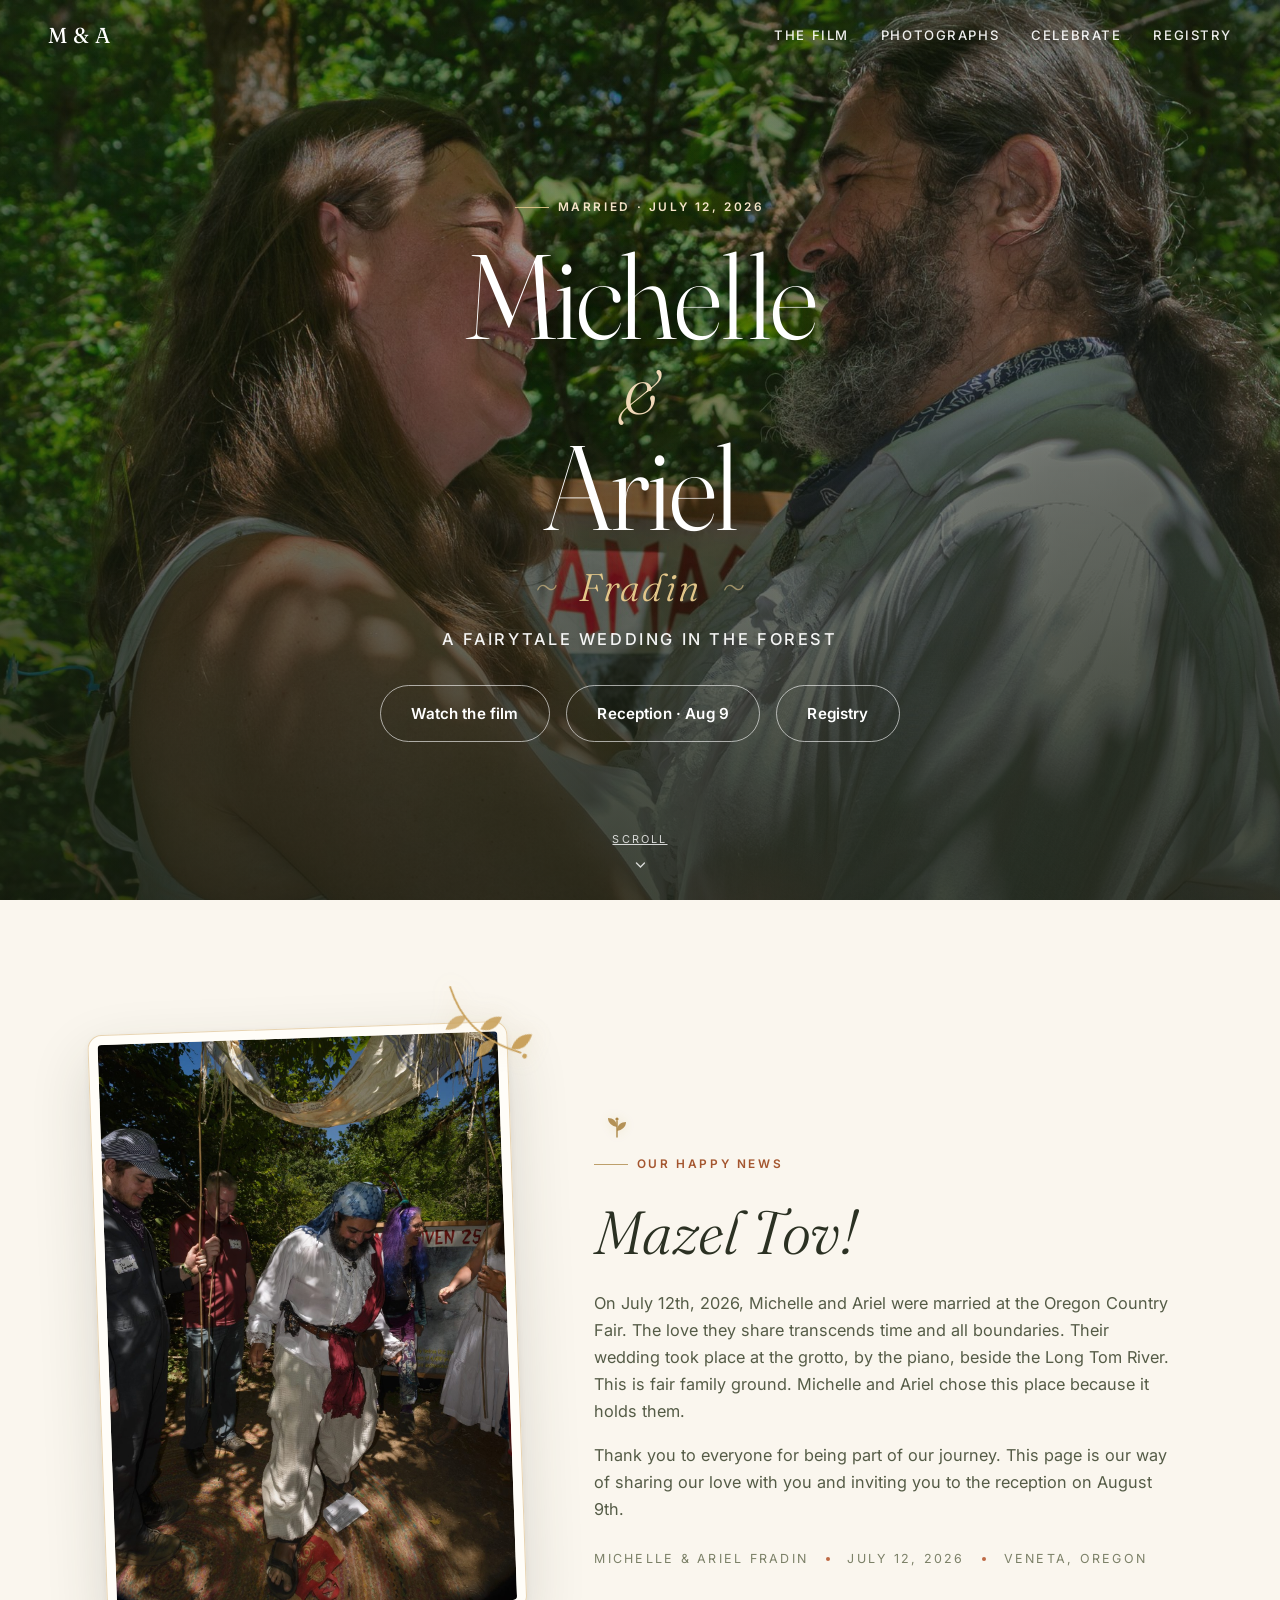
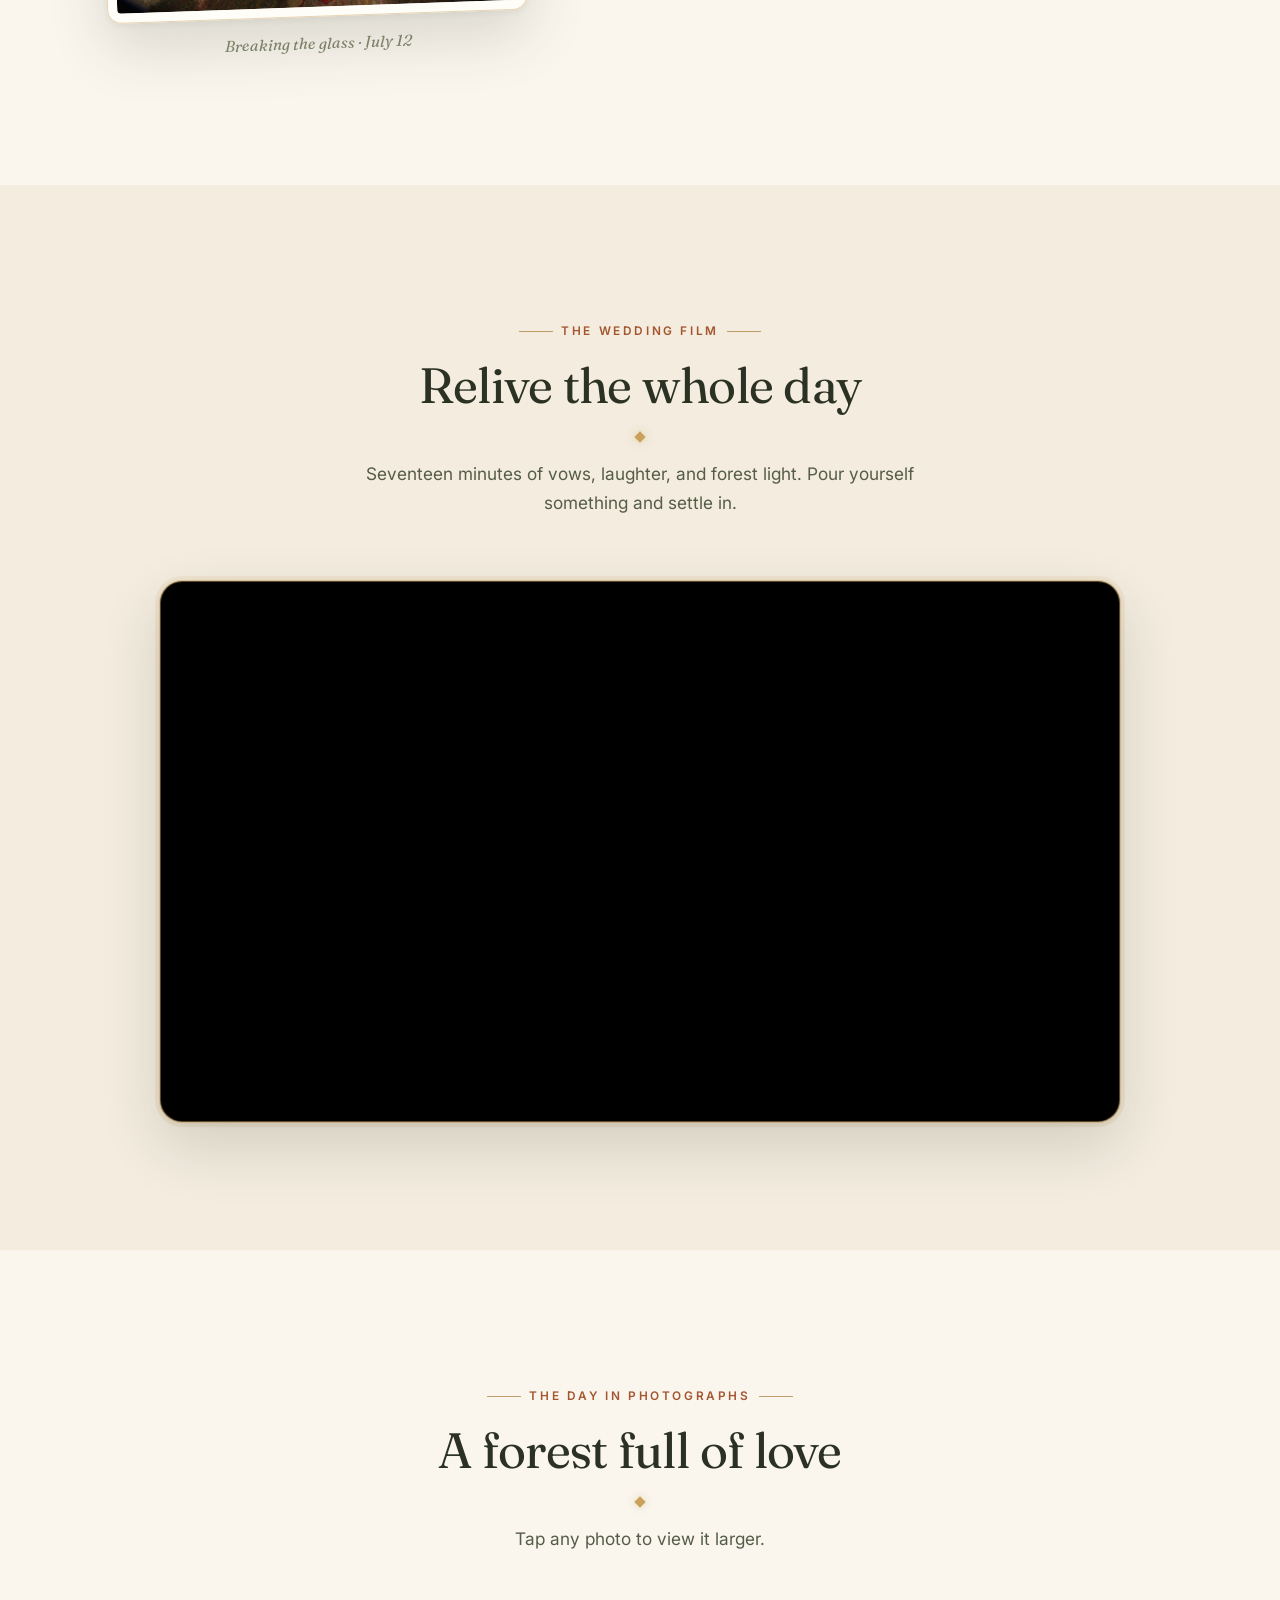
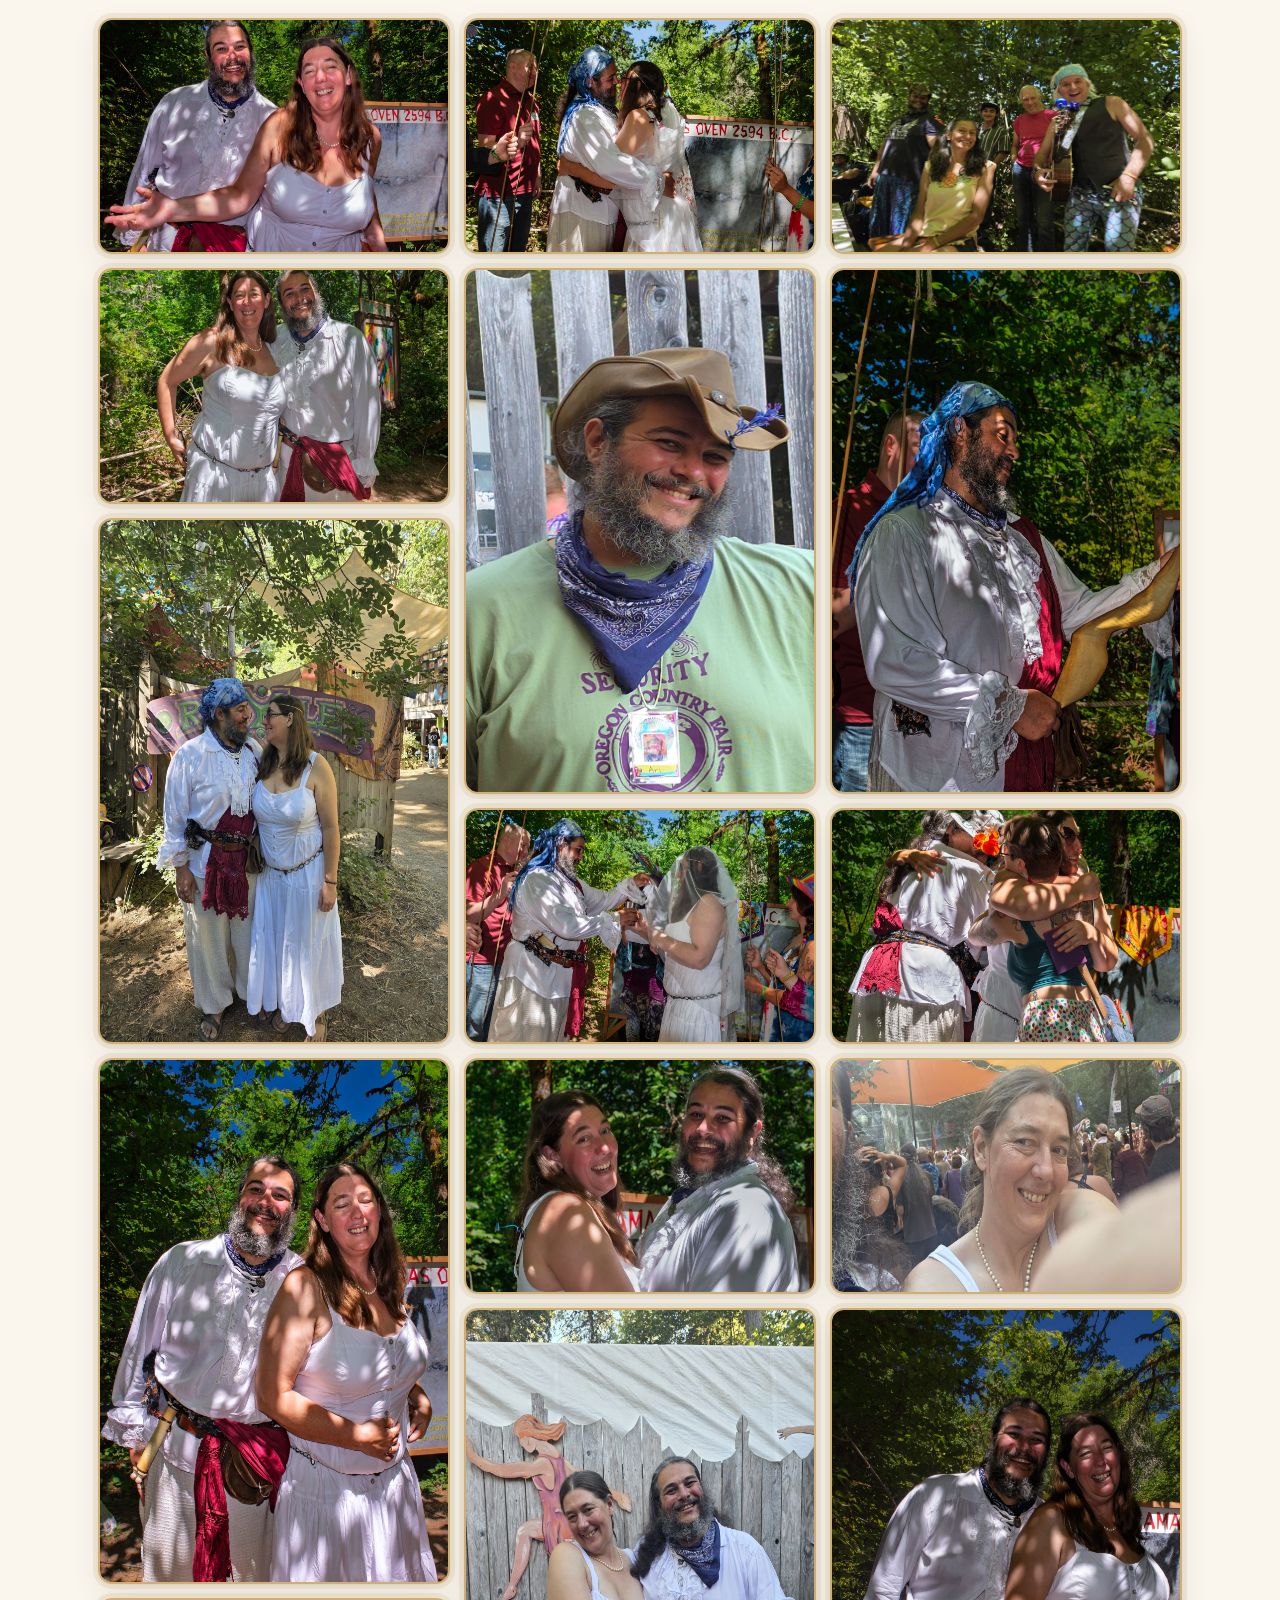
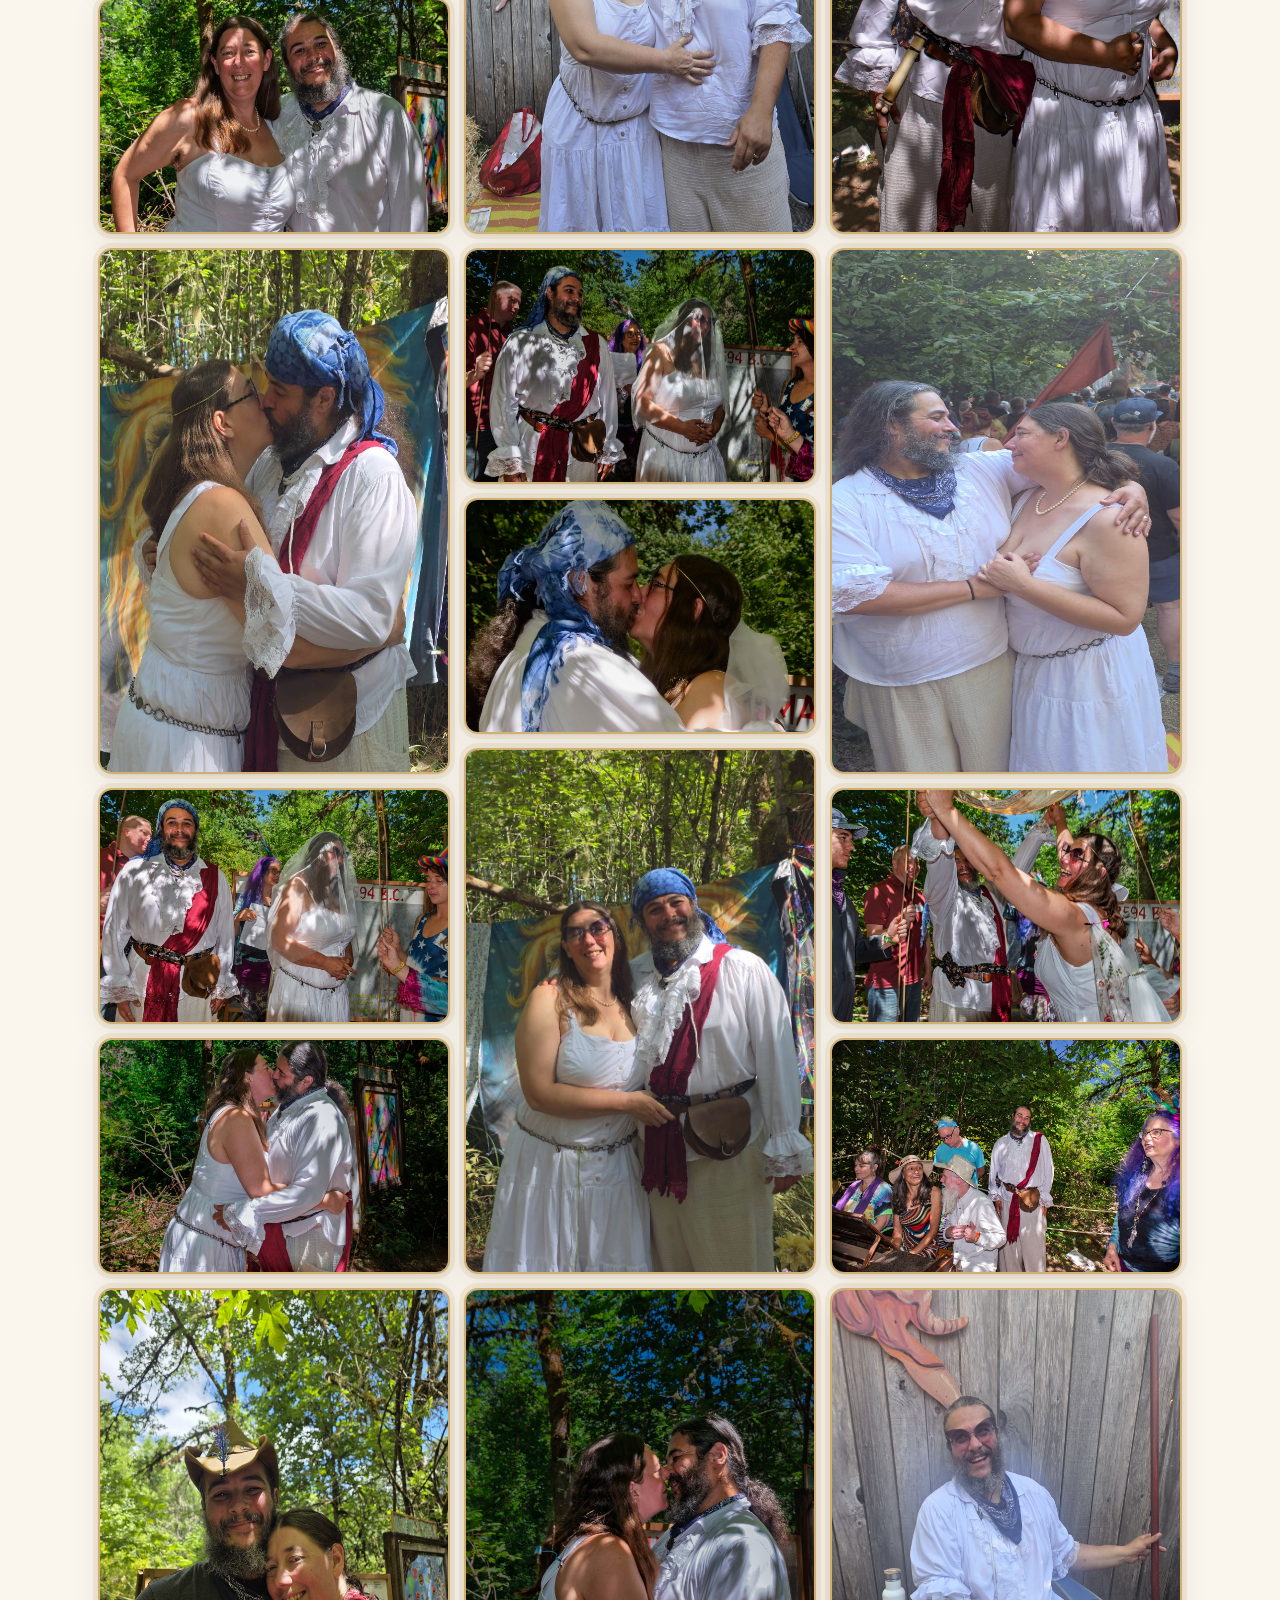
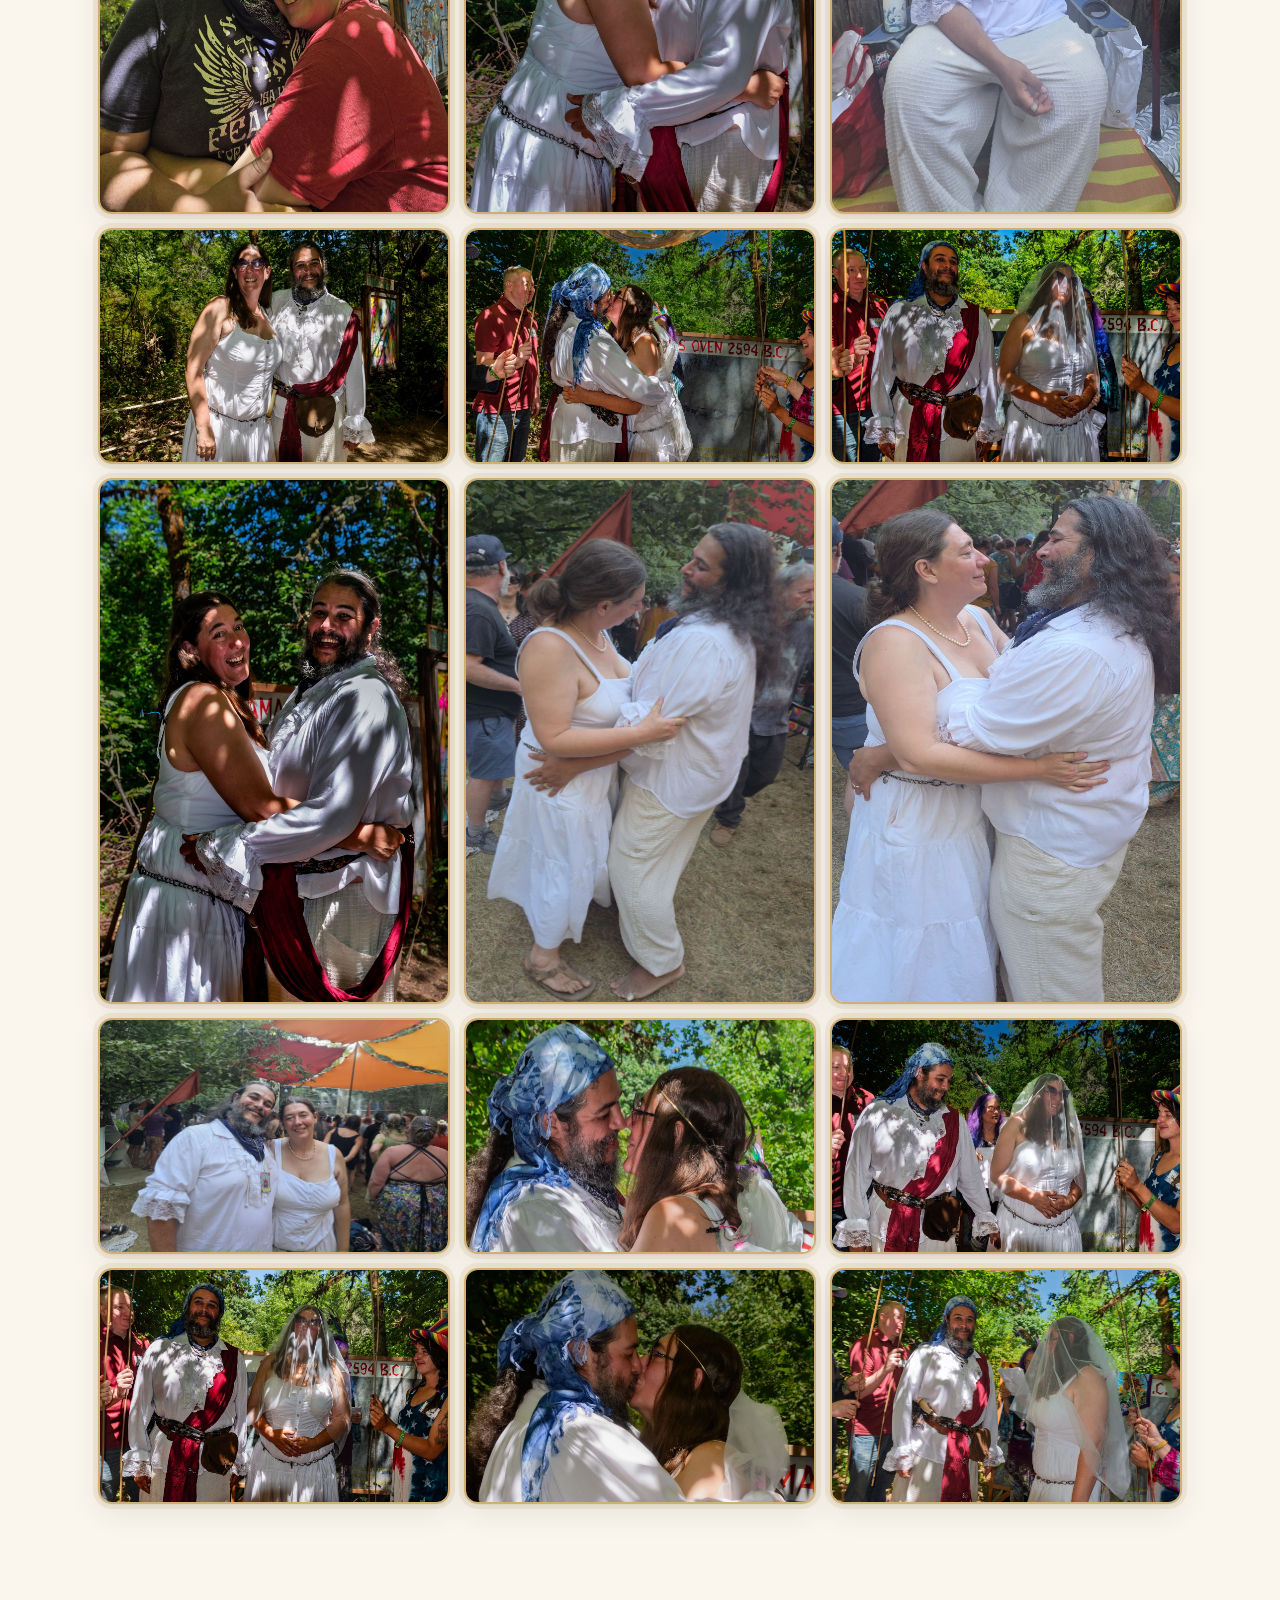
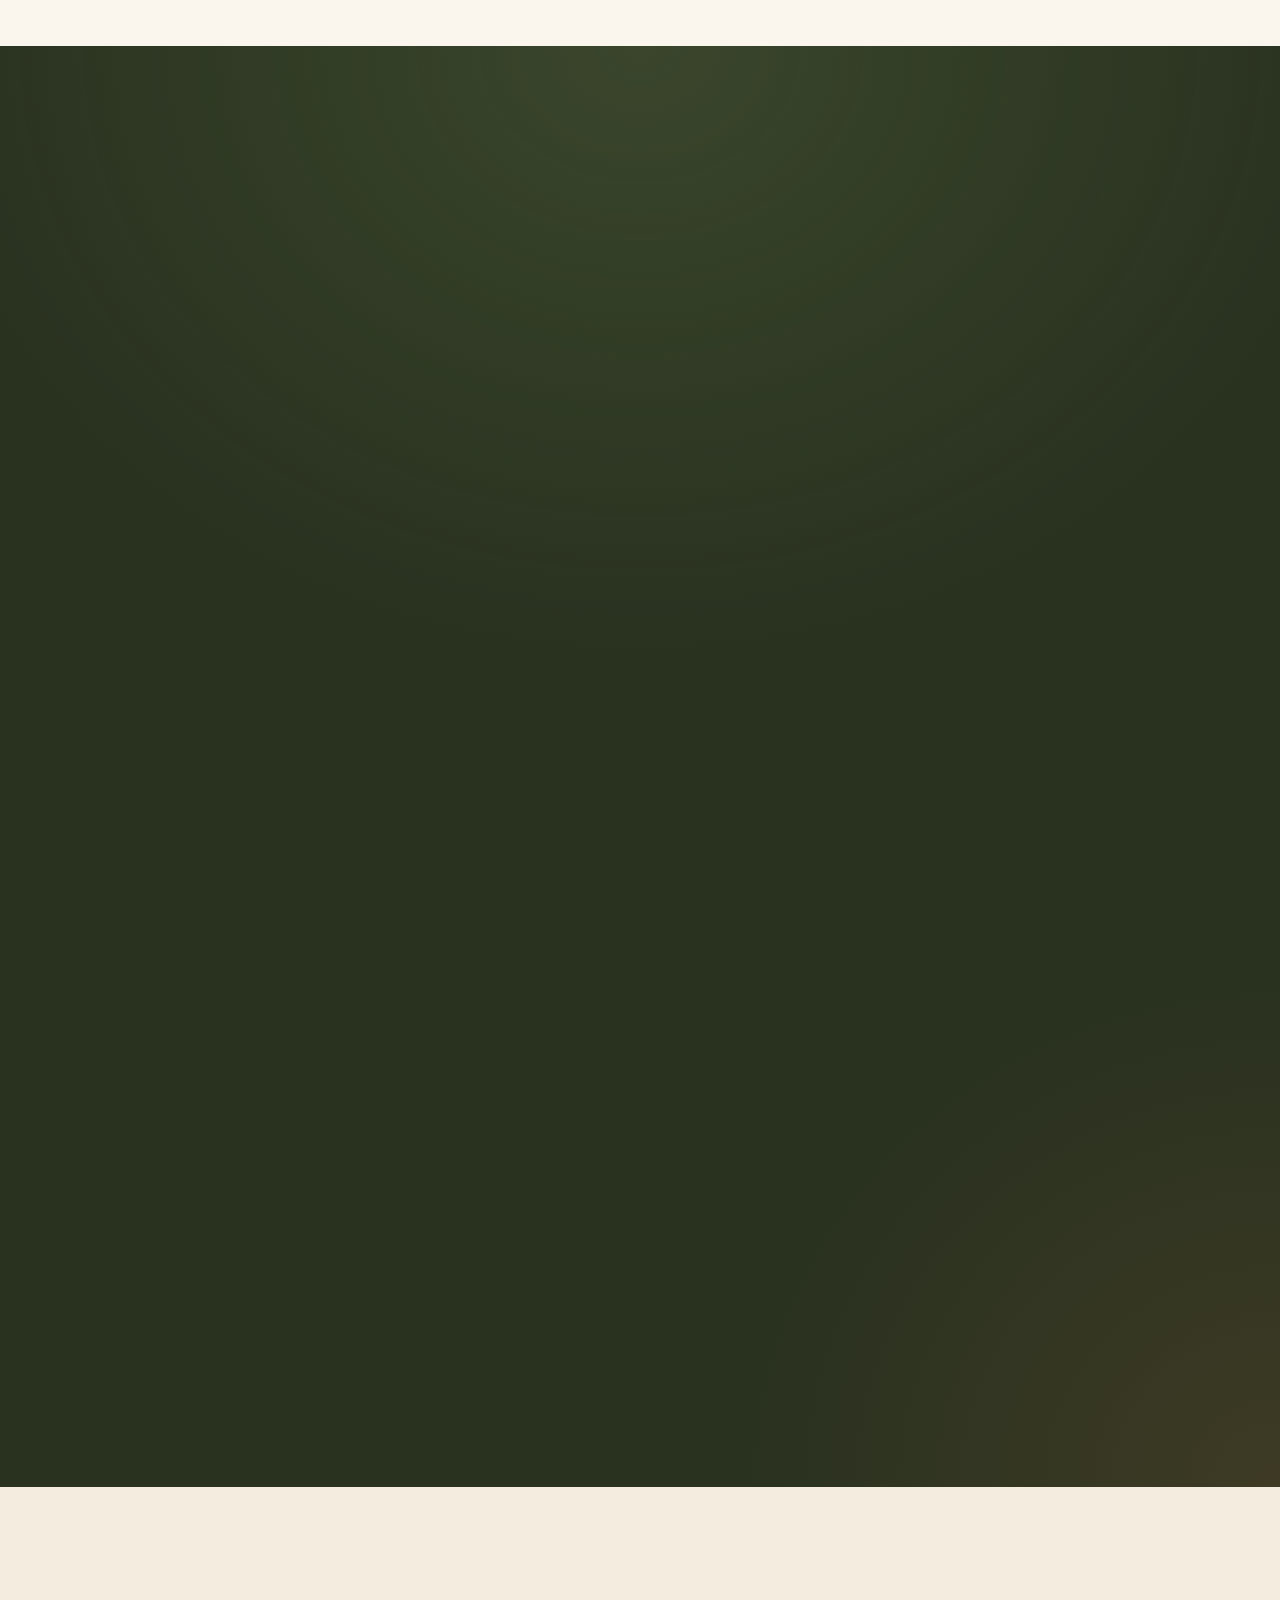
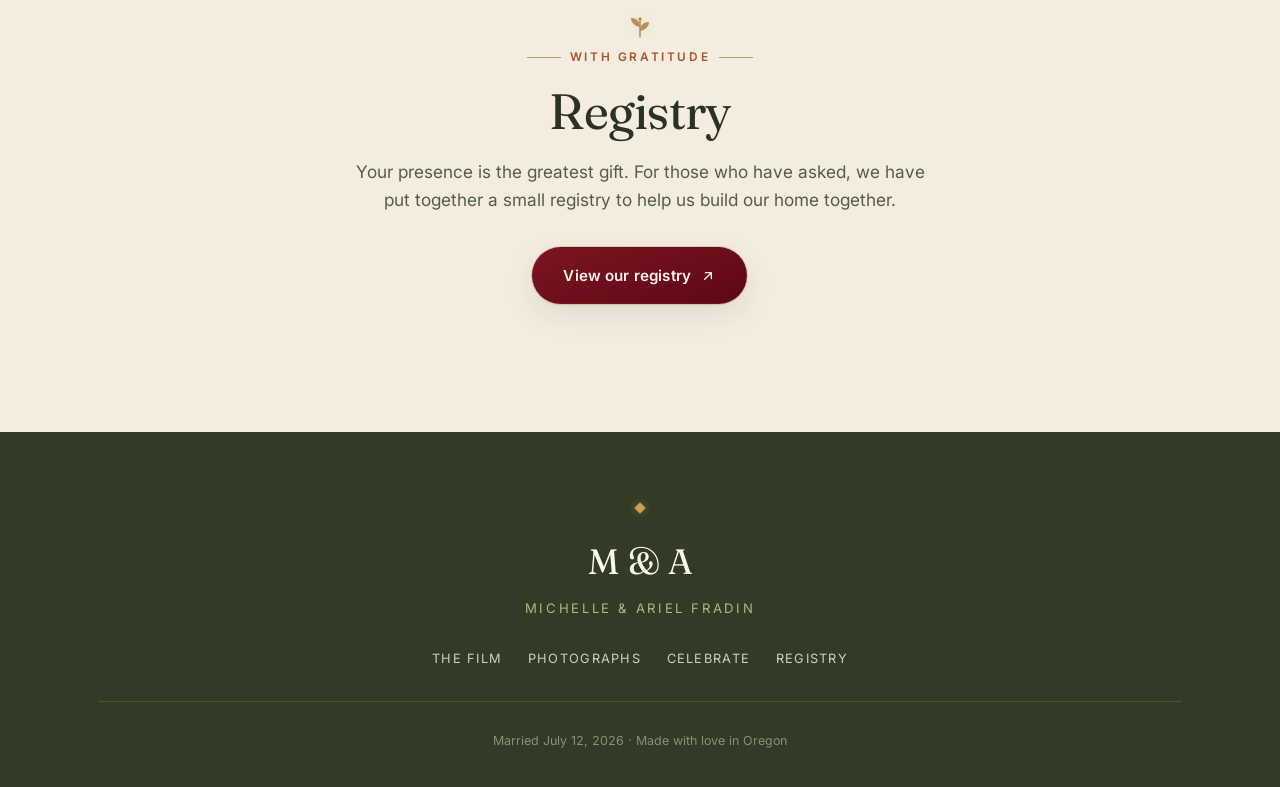
==== commit 5b0d2417: "Hero: Fradin name + fairytale tagline; Veneta; gold photo borders Co-Authored-By: Claude Fable 5 <no" ====
--- a/index.html
+++ b/index.html
@@ -47,7 +47,8 @@
   <div class="hero-inner">
     <p class="eyebrow">Married &middot; July 12, 2026</p>
     <h1 class="hero-names">Michelle<span class="amp">&amp;</span>Ariel</h1>
-    <p class="hero-sub">A forest wedding in Oregon</p>
+    <p class="hero-lastname">Fradin</p>
+    <p class="hero-sub">A fairytale wedding in the forest</p>
     <div class="hero-cta">
       <a href="#film" class="btn btn-light">Watch the film</a>
       <a href="#celebrate" class="btn btn-light">Reception &middot; Aug 9</a>
--- a/site.css
+++ b/site.css
@@ -150,6 +150,13 @@
   text-shadow:0 2px 40px rgba(0,0,0,.35);
 }
 .hero-names .amp{ font-style:italic; font-weight:300; color:#f0d9b8; display:block; font-size:.5em; margin:.12em 0; letter-spacing:0; }
+.hero-lastname{
+  font-family:var(--display); font-style:italic; font-weight:300;
+  font-size:clamp(1.5rem,3.6vw,2.4rem); color:var(--gold-light);
+  margin:.6rem 0 .4rem; letter-spacing:.06em;
+  text-shadow:0 2px 24px rgba(0,0,0,.4);
+}
+.hero-lastname::before, .hero-lastname::after{ content:"~"; opacity:.6; margin:0 .5em; }
 .hero-sub{
   font-family:var(--body); font-size:1.02rem; letter-spacing:.16em; text-transform:uppercase;
   color:rgba(255,255,255,.94); margin:.4rem 0 2rem; font-weight:500;
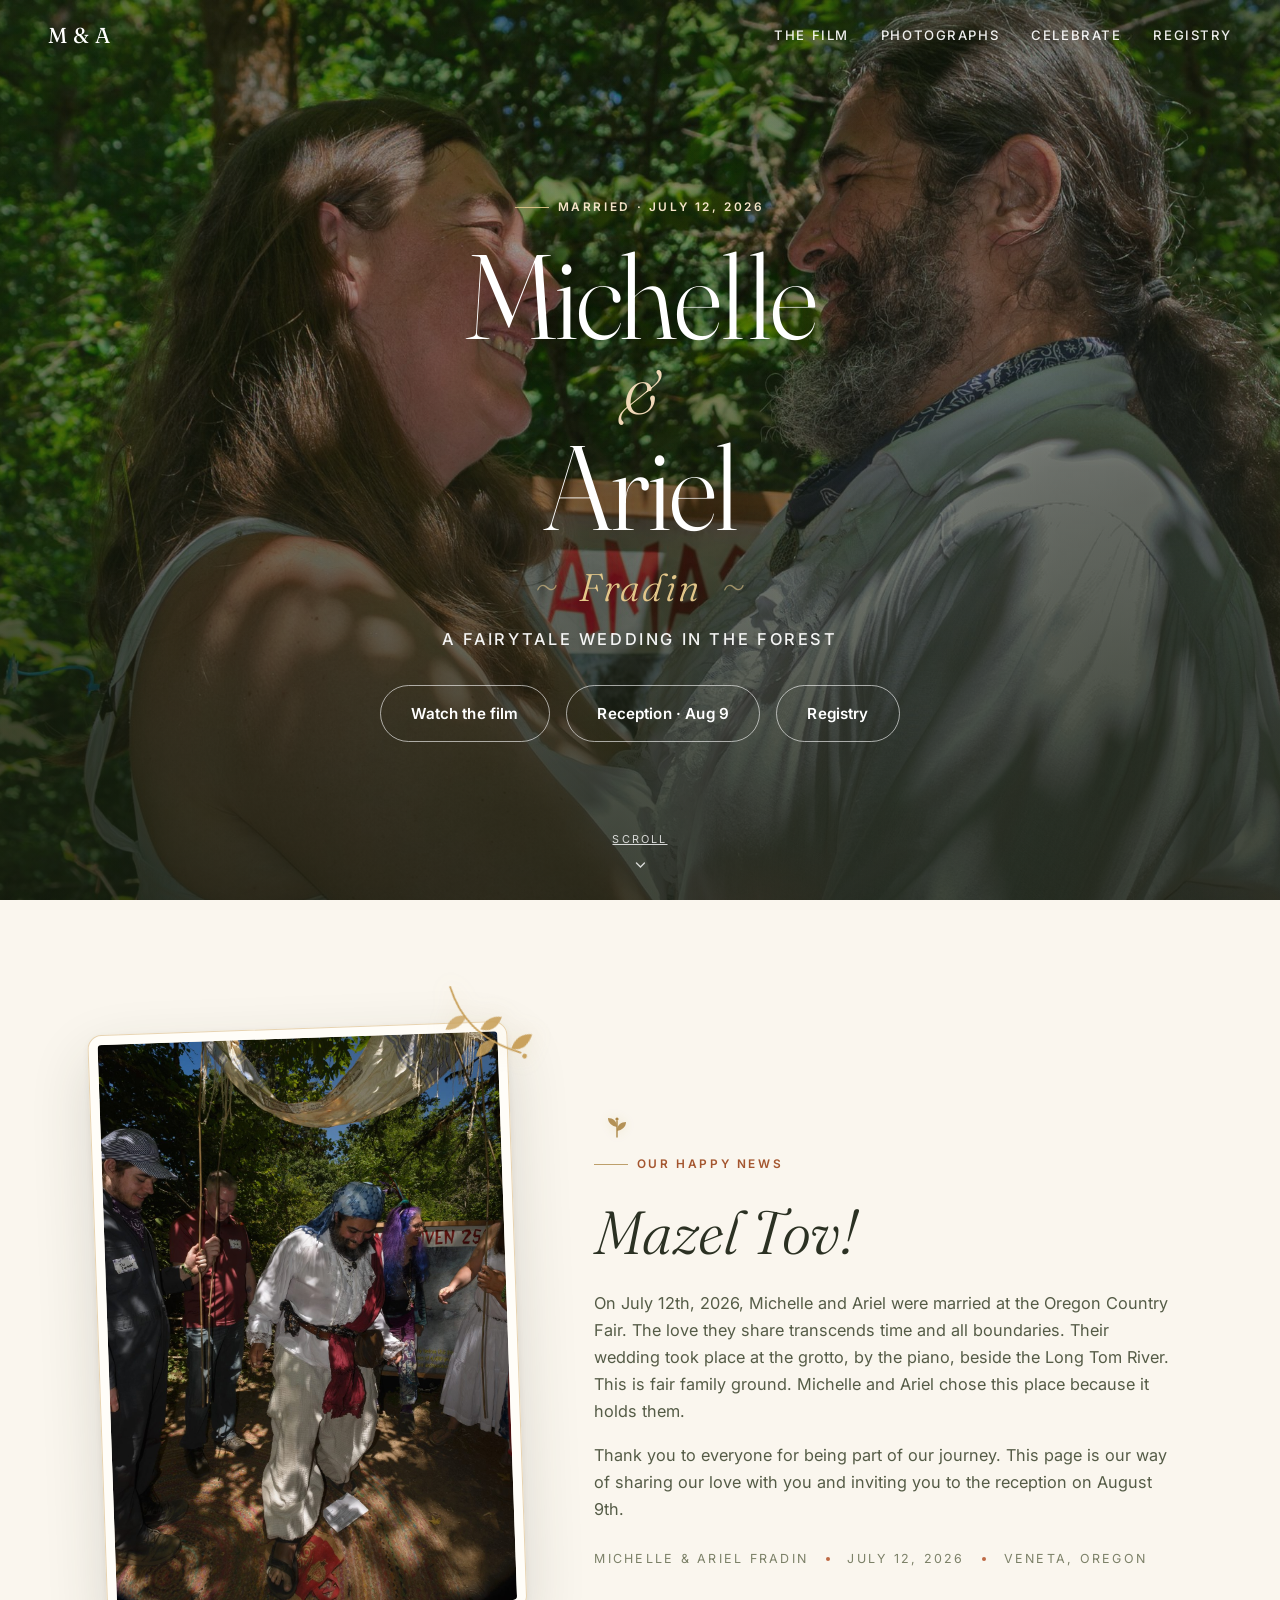
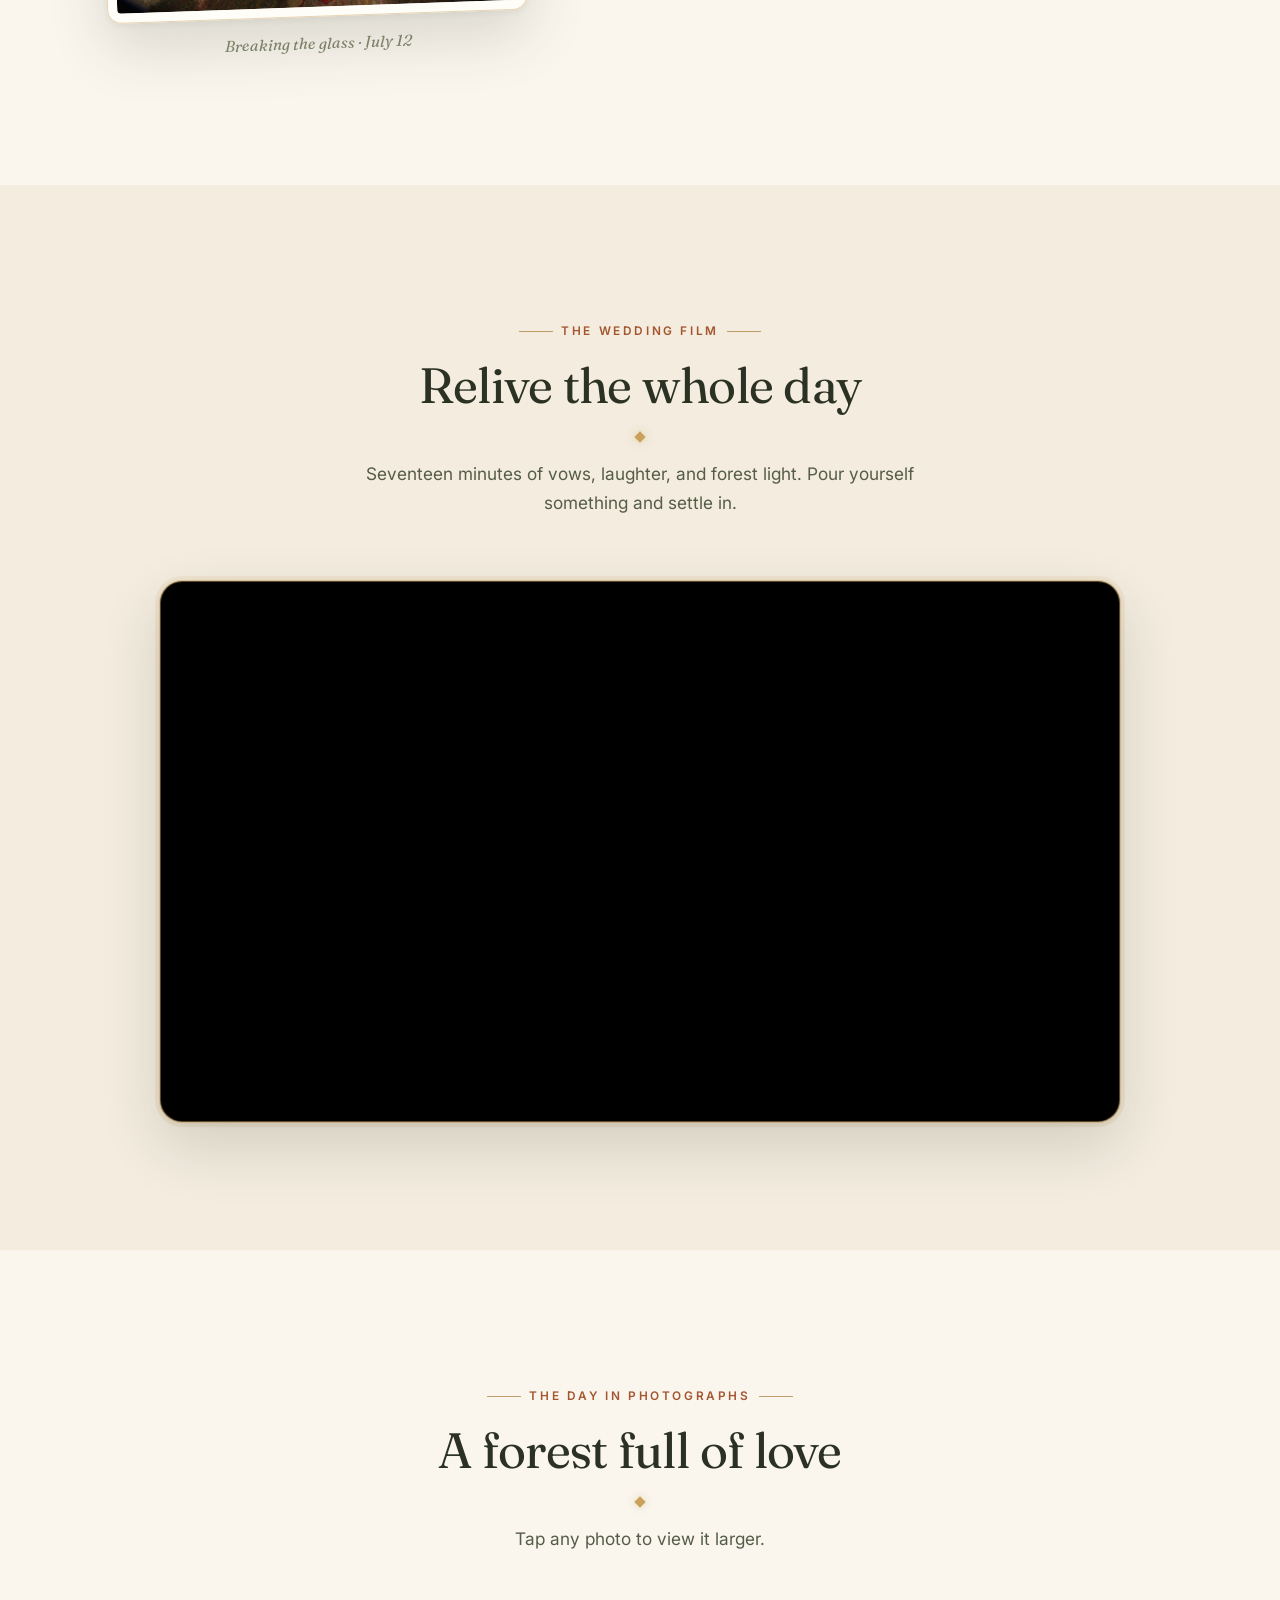
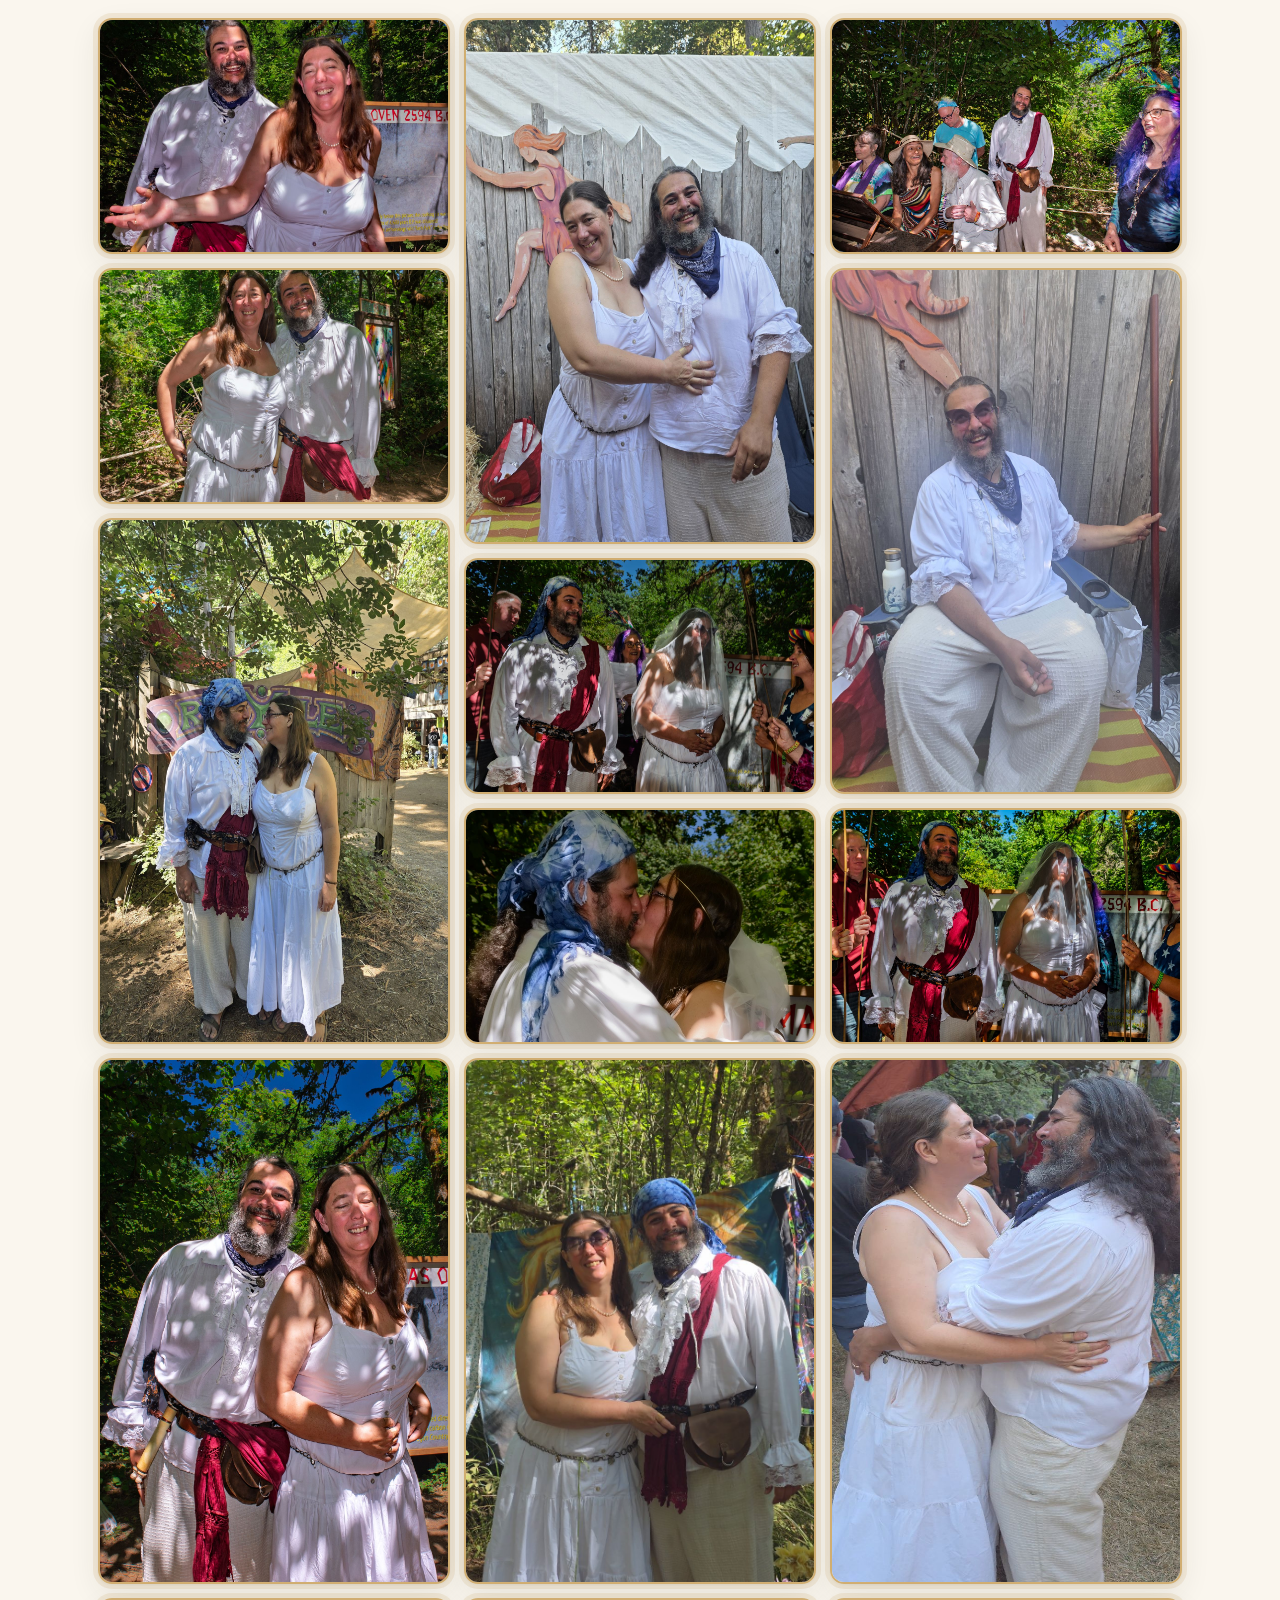
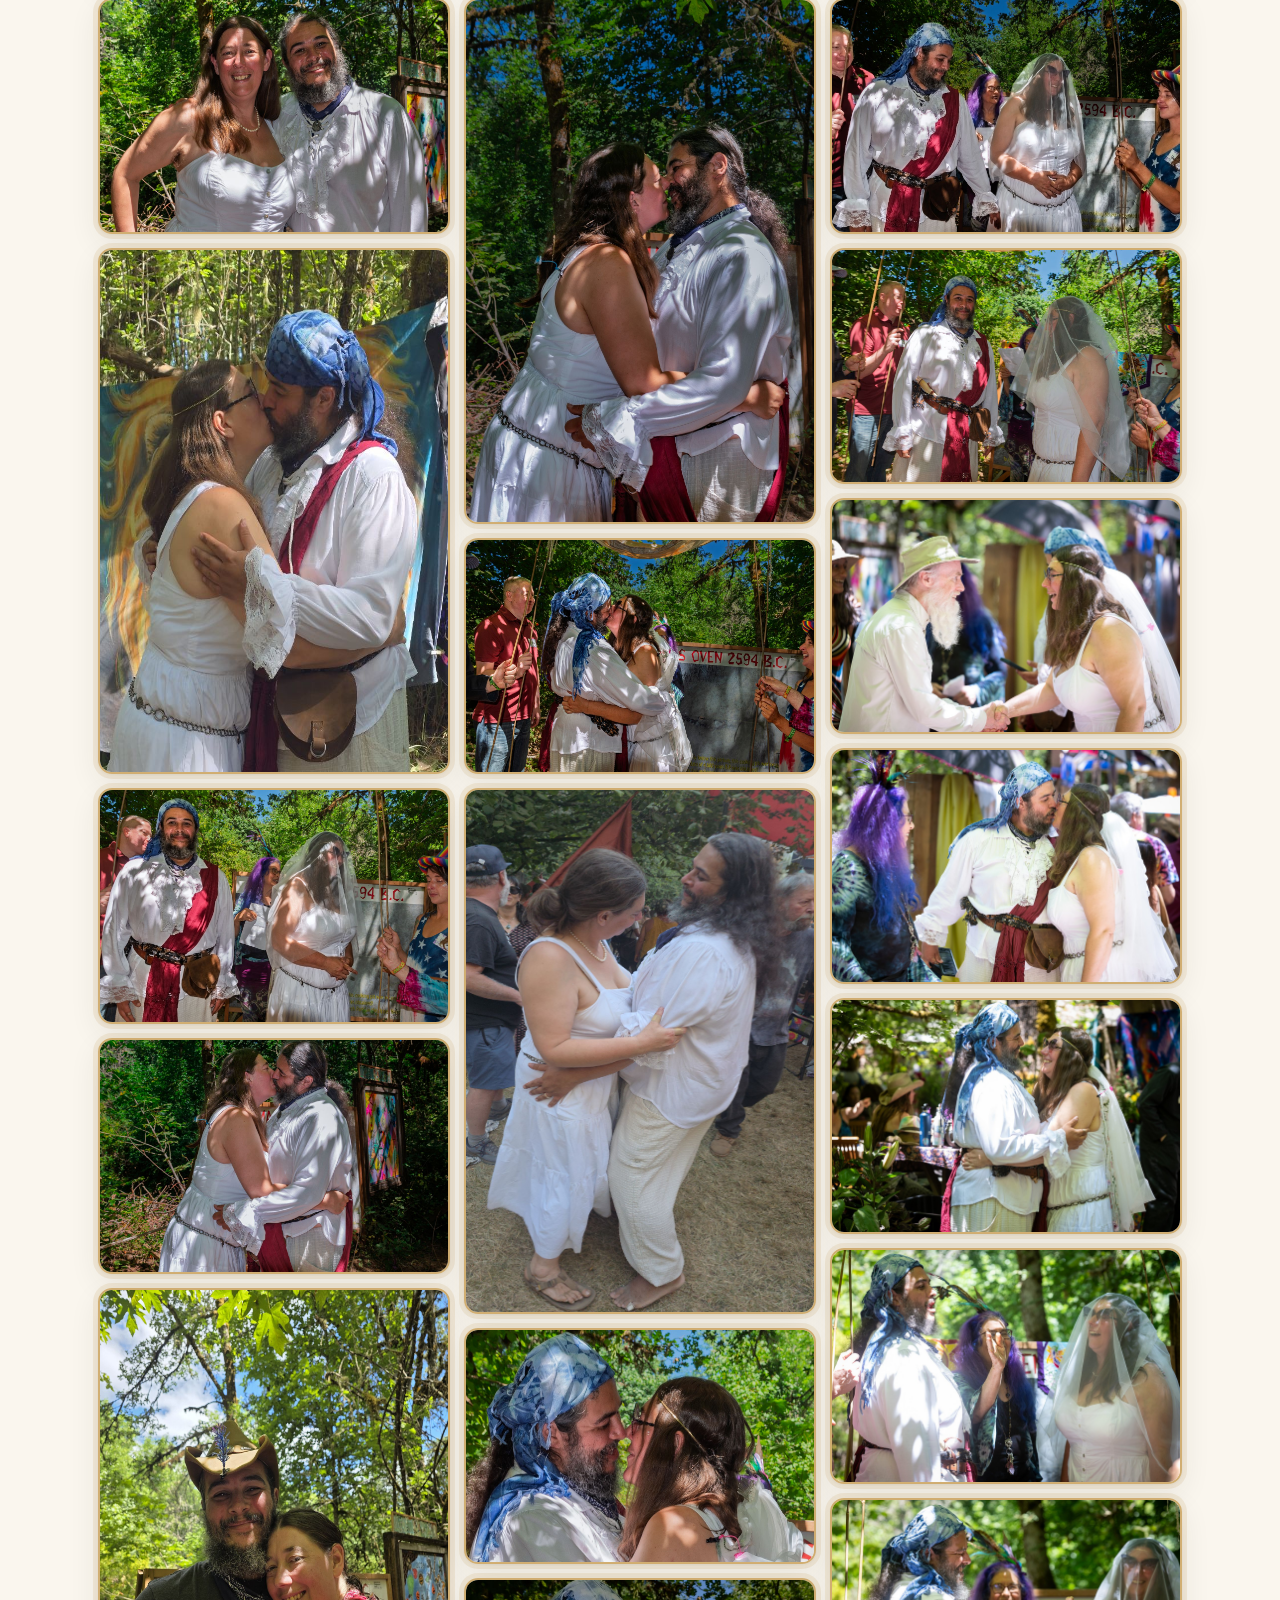
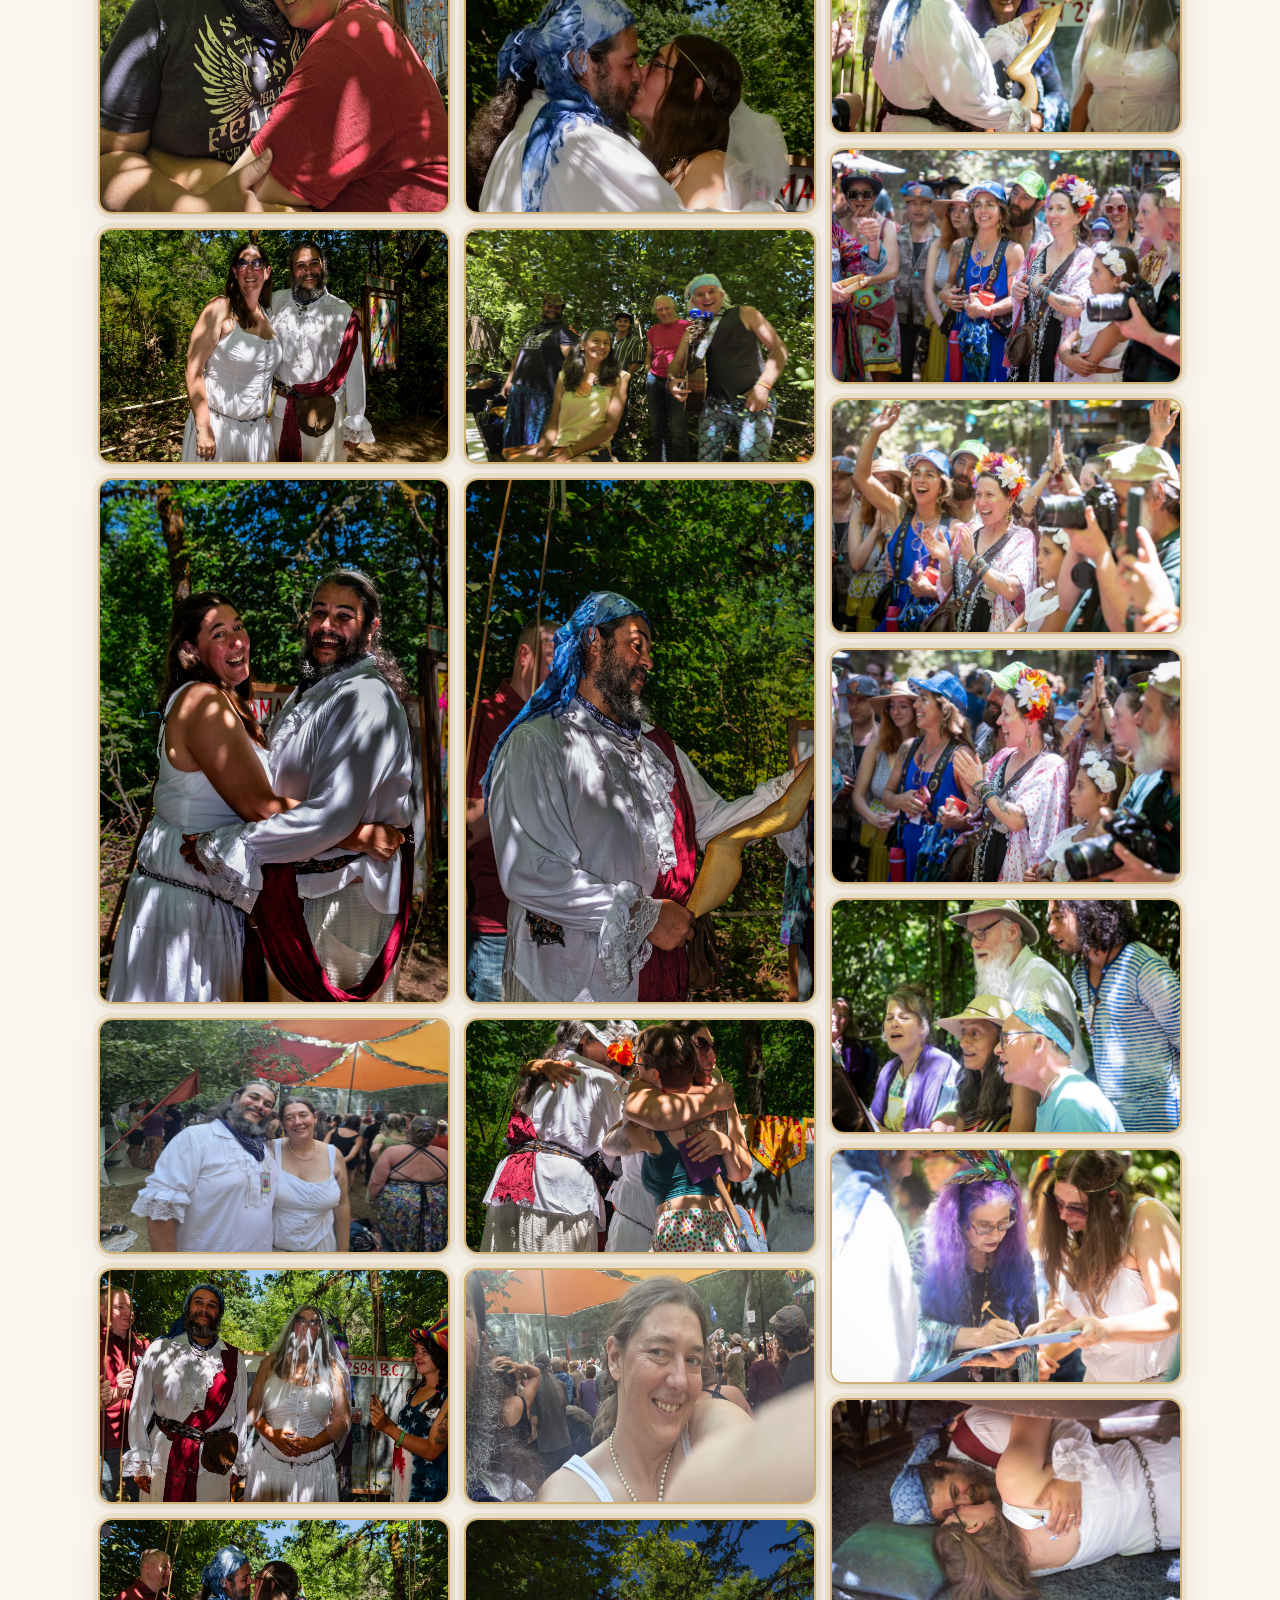
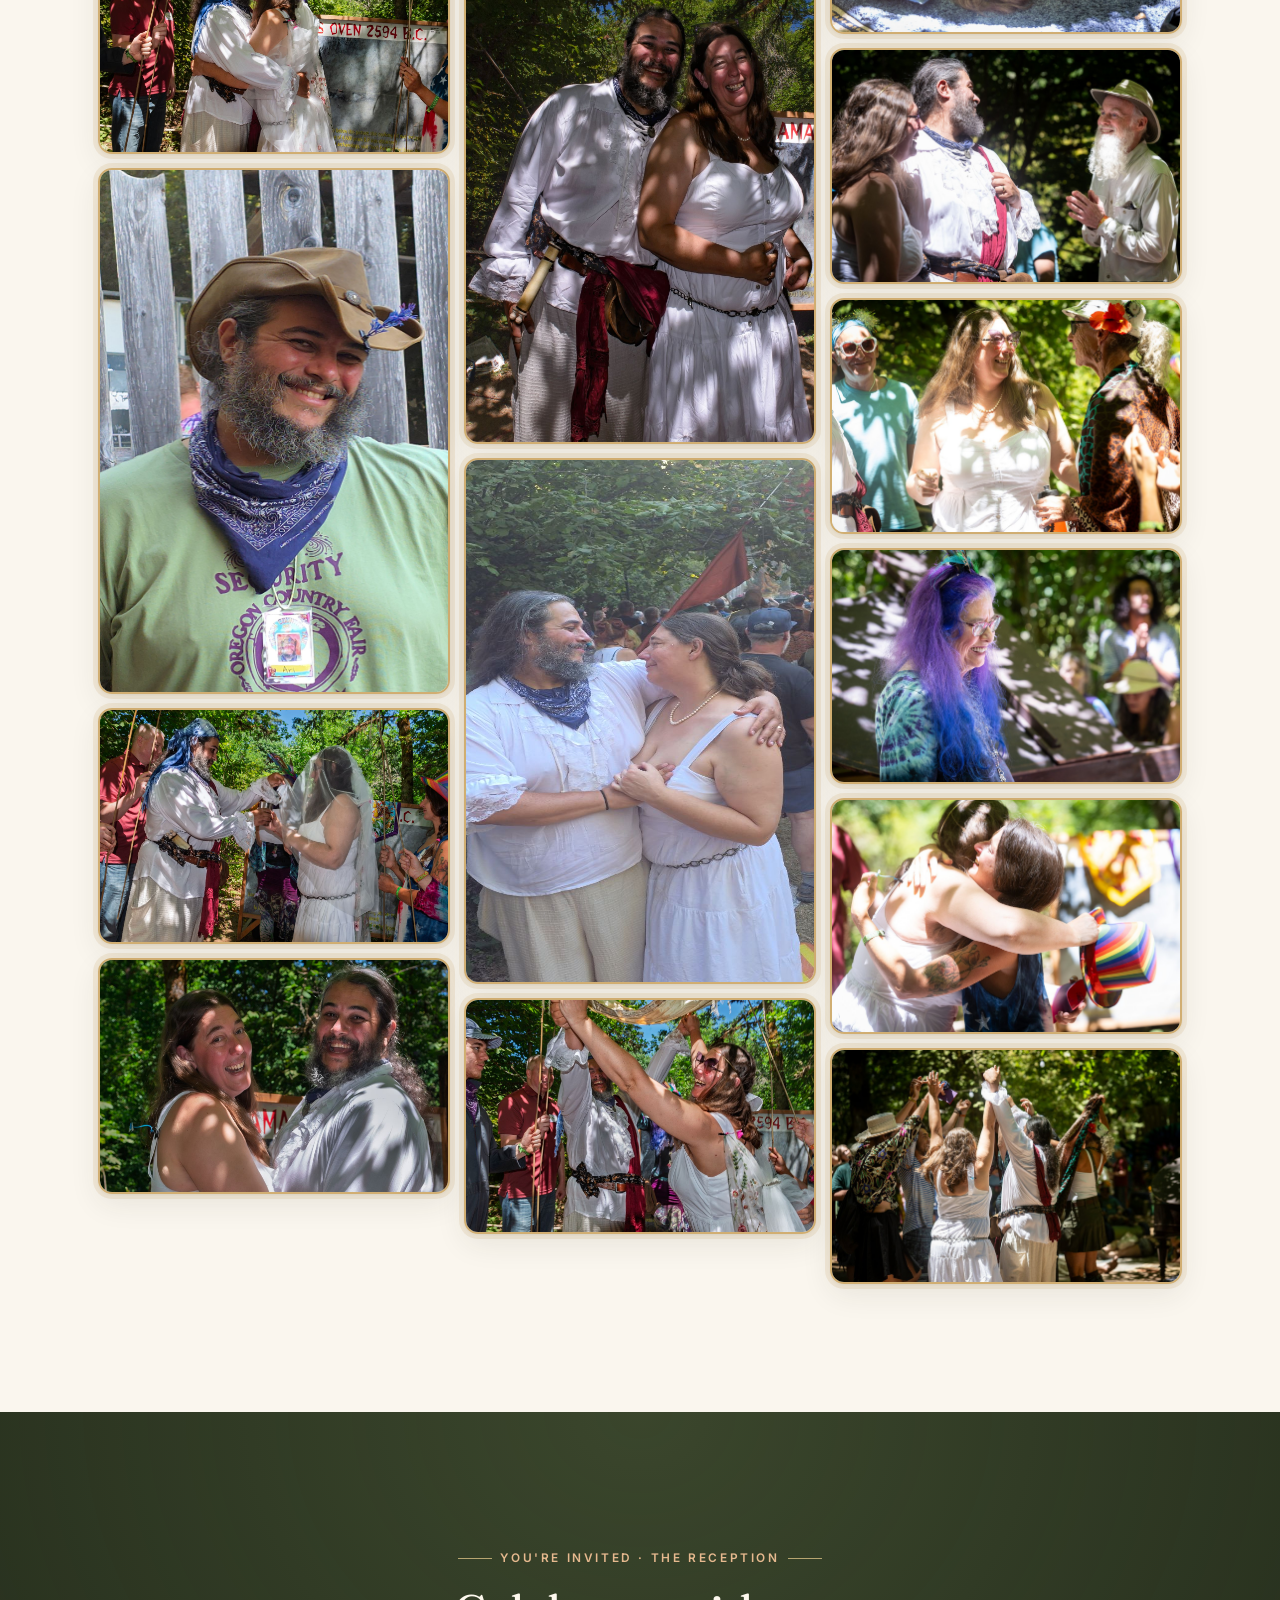
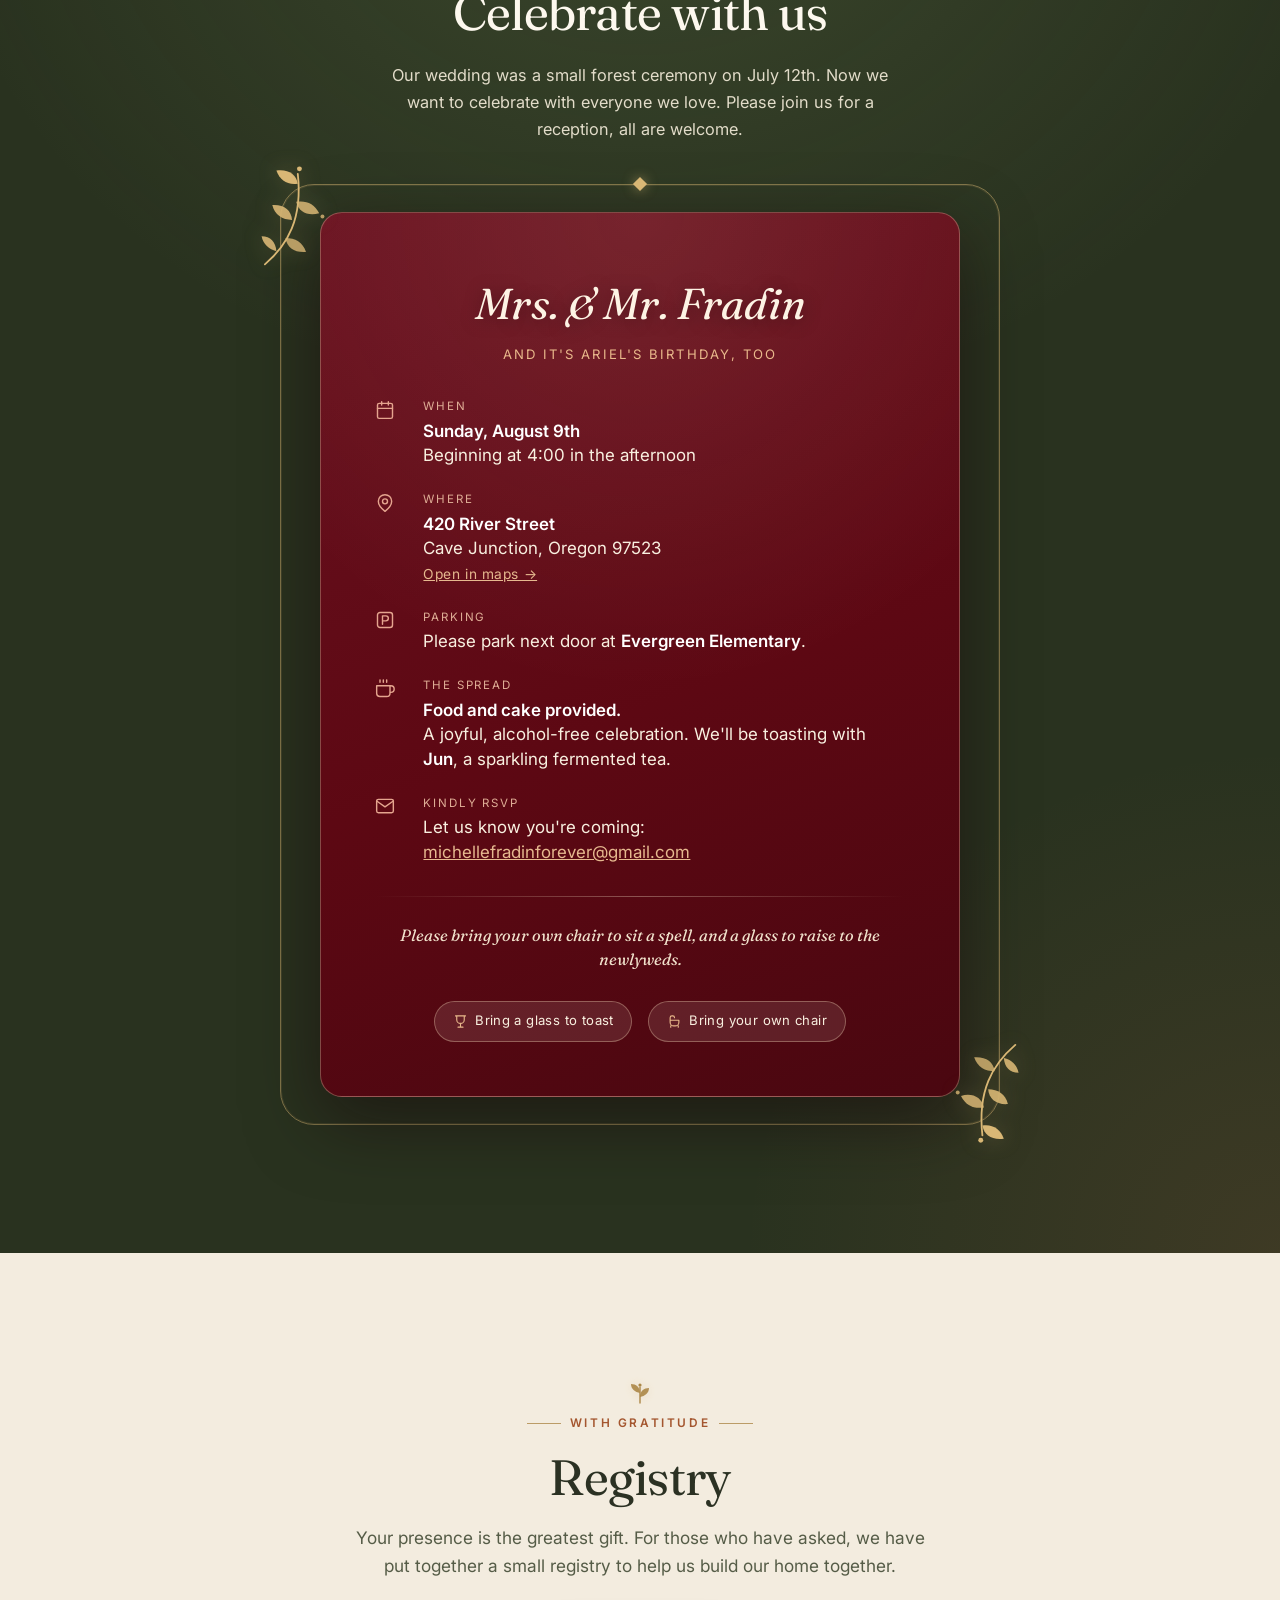
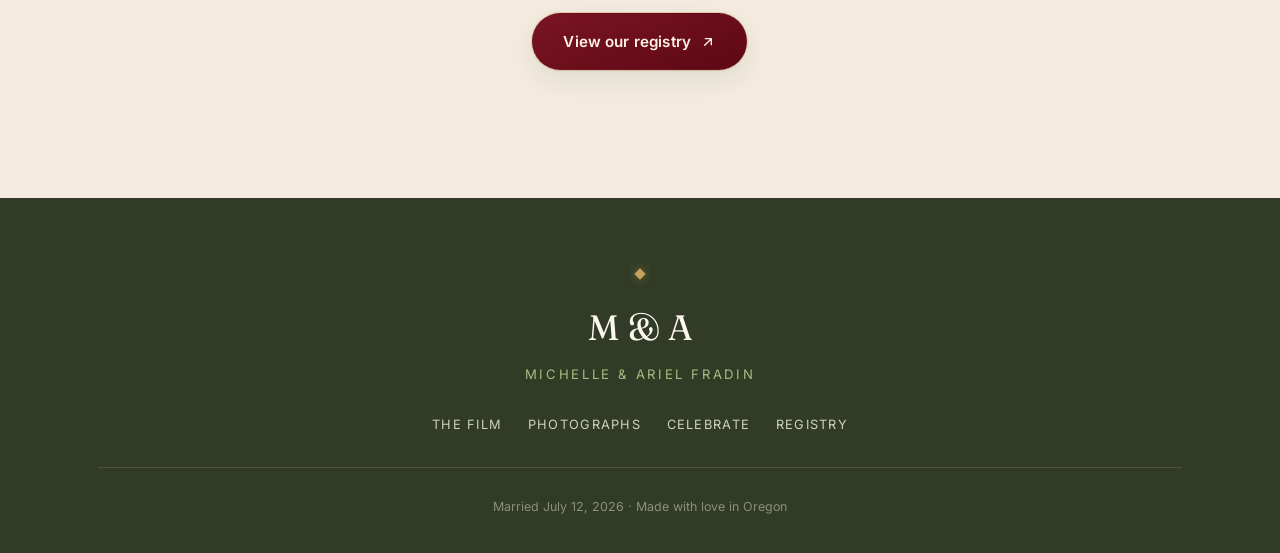
==== commit a2a04fef: "Gallery: 16 photos from the Lovely Angel (Zenfolio) set — new angles, guest moments, big smiles Co-A" ====
--- a/index.html
+++ b/index.html
@@ -170,6 +170,22 @@
 <a class="shot portrait" href="assets/img/gallery/g36.jpg"><img src="assets/img/gallery/g36.jpg" alt="Holding each other at dusk" loading="lazy"></a>
 <a class="shot landscape" href="assets/img/gallery/g37.jpg"><img src="assets/img/gallery/g37.jpg" alt="Together beneath the canopy" loading="lazy"></a>
 <a class="shot landscape" href="assets/img/gallery/g38.jpg"><img src="assets/img/gallery/g38.jpg" alt="A blessing among friends" loading="lazy"></a>
+<a class="shot landscape" href="assets/img/gallery/g39.jpg"><img src="assets/img/gallery/g39.jpg" alt="Michelle greeting a friend after the ceremony" loading="lazy"></a>
+<a class="shot landscape" href="assets/img/gallery/g40.jpg"><img src="assets/img/gallery/g40.jpg" alt="A kiss on the fair path" loading="lazy"></a>
+<a class="shot landscape" href="assets/img/gallery/g41.jpg"><img src="assets/img/gallery/g41.jpg" alt="Wrapped up in each other, all smiles" loading="lazy"></a>
+<a class="shot landscape" href="assets/img/gallery/g42.jpg"><img src="assets/img/gallery/g42.jpg" alt="Laughing beneath the veil during the ceremony" loading="lazy"></a>
+<a class="shot landscape" href="assets/img/gallery/g43.jpg"><img src="assets/img/gallery/g43.jpg" alt="The marriage scroll and two big grins" loading="lazy"></a>
+<a class="shot landscape" href="assets/img/gallery/g44.jpg"><img src="assets/img/gallery/g44.jpg" alt="Friends gathered to watch the vows" loading="lazy"></a>
+<a class="shot landscape" href="assets/img/gallery/g45.jpg"><img src="assets/img/gallery/g45.jpg" alt="Cheers and applause from the crowd" loading="lazy"></a>
+<a class="shot landscape" href="assets/img/gallery/g46.jpg"><img src="assets/img/gallery/g46.jpg" alt="Laughter rippling through the guests" loading="lazy"></a>
+<a class="shot landscape" href="assets/img/gallery/g47.jpg"><img src="assets/img/gallery/g47.jpg" alt="Guests singing along together" loading="lazy"></a>
+<a class="shot landscape" href="assets/img/gallery/g48.jpg"><img src="assets/img/gallery/g48.jpg" alt="Signing the marriage license" loading="lazy"></a>
+<a class="shot landscape" href="assets/img/gallery/g49.jpg"><img src="assets/img/gallery/g49.jpg" alt="A quiet kiss away from the crowd" loading="lazy"></a>
+<a class="shot landscape" href="assets/img/gallery/g50.jpg"><img src="assets/img/gallery/g50.jpg" alt="Ariel sharing a laugh with a friend" loading="lazy"></a>
+<a class="shot landscape" href="assets/img/gallery/g51.jpg"><img src="assets/img/gallery/g51.jpg" alt="Michelle laughing with loved ones" loading="lazy"></a>
+<a class="shot landscape" href="assets/img/gallery/g52.jpg"><img src="assets/img/gallery/g52.jpg" alt="A radiant smile in the dappled light" loading="lazy"></a>
+<a class="shot landscape" href="assets/img/gallery/g53.jpg"><img src="assets/img/gallery/g53.jpg" alt="A rainbow-hatted bear hug" loading="lazy"></a>
+<a class="shot landscape" href="assets/img/gallery/g54.jpg"><img src="assets/img/gallery/g54.jpg" alt="The circle dance, hands raised high" loading="lazy"></a>
     </div>
   </div>
 </section>
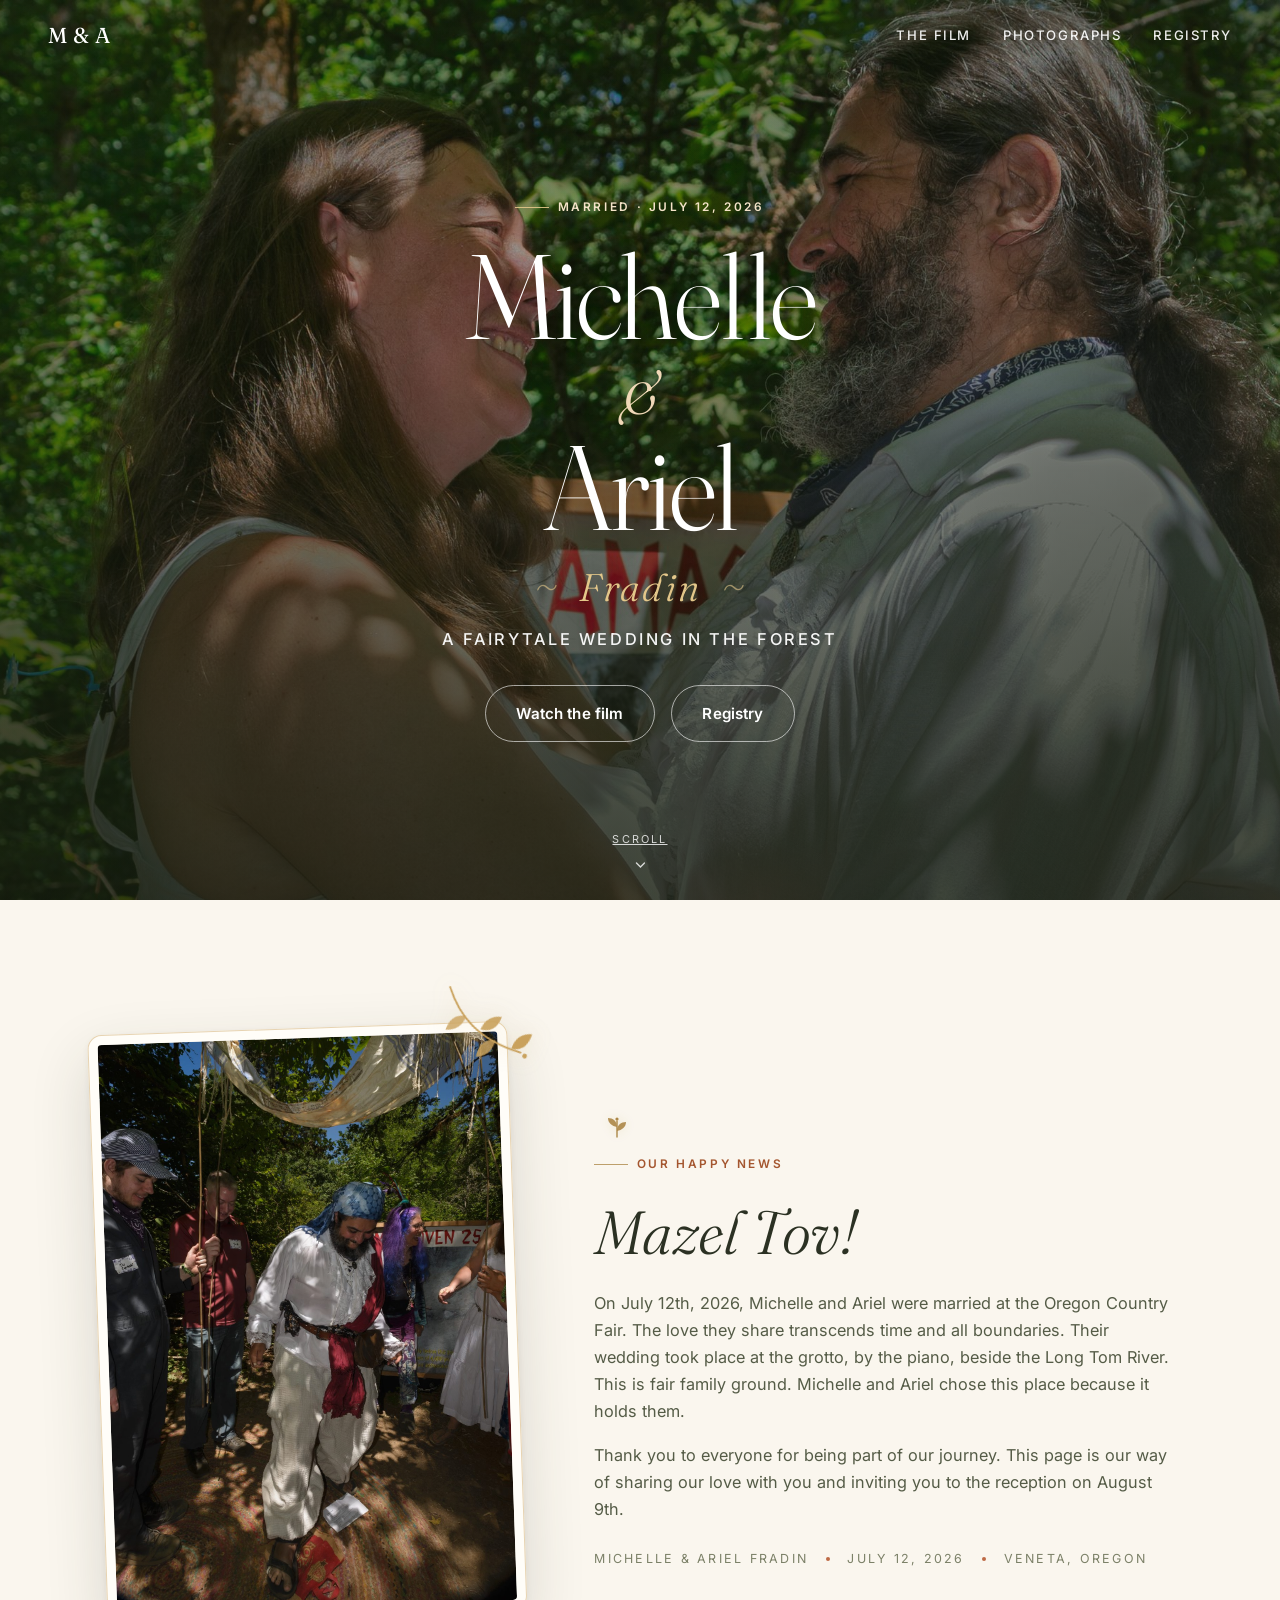
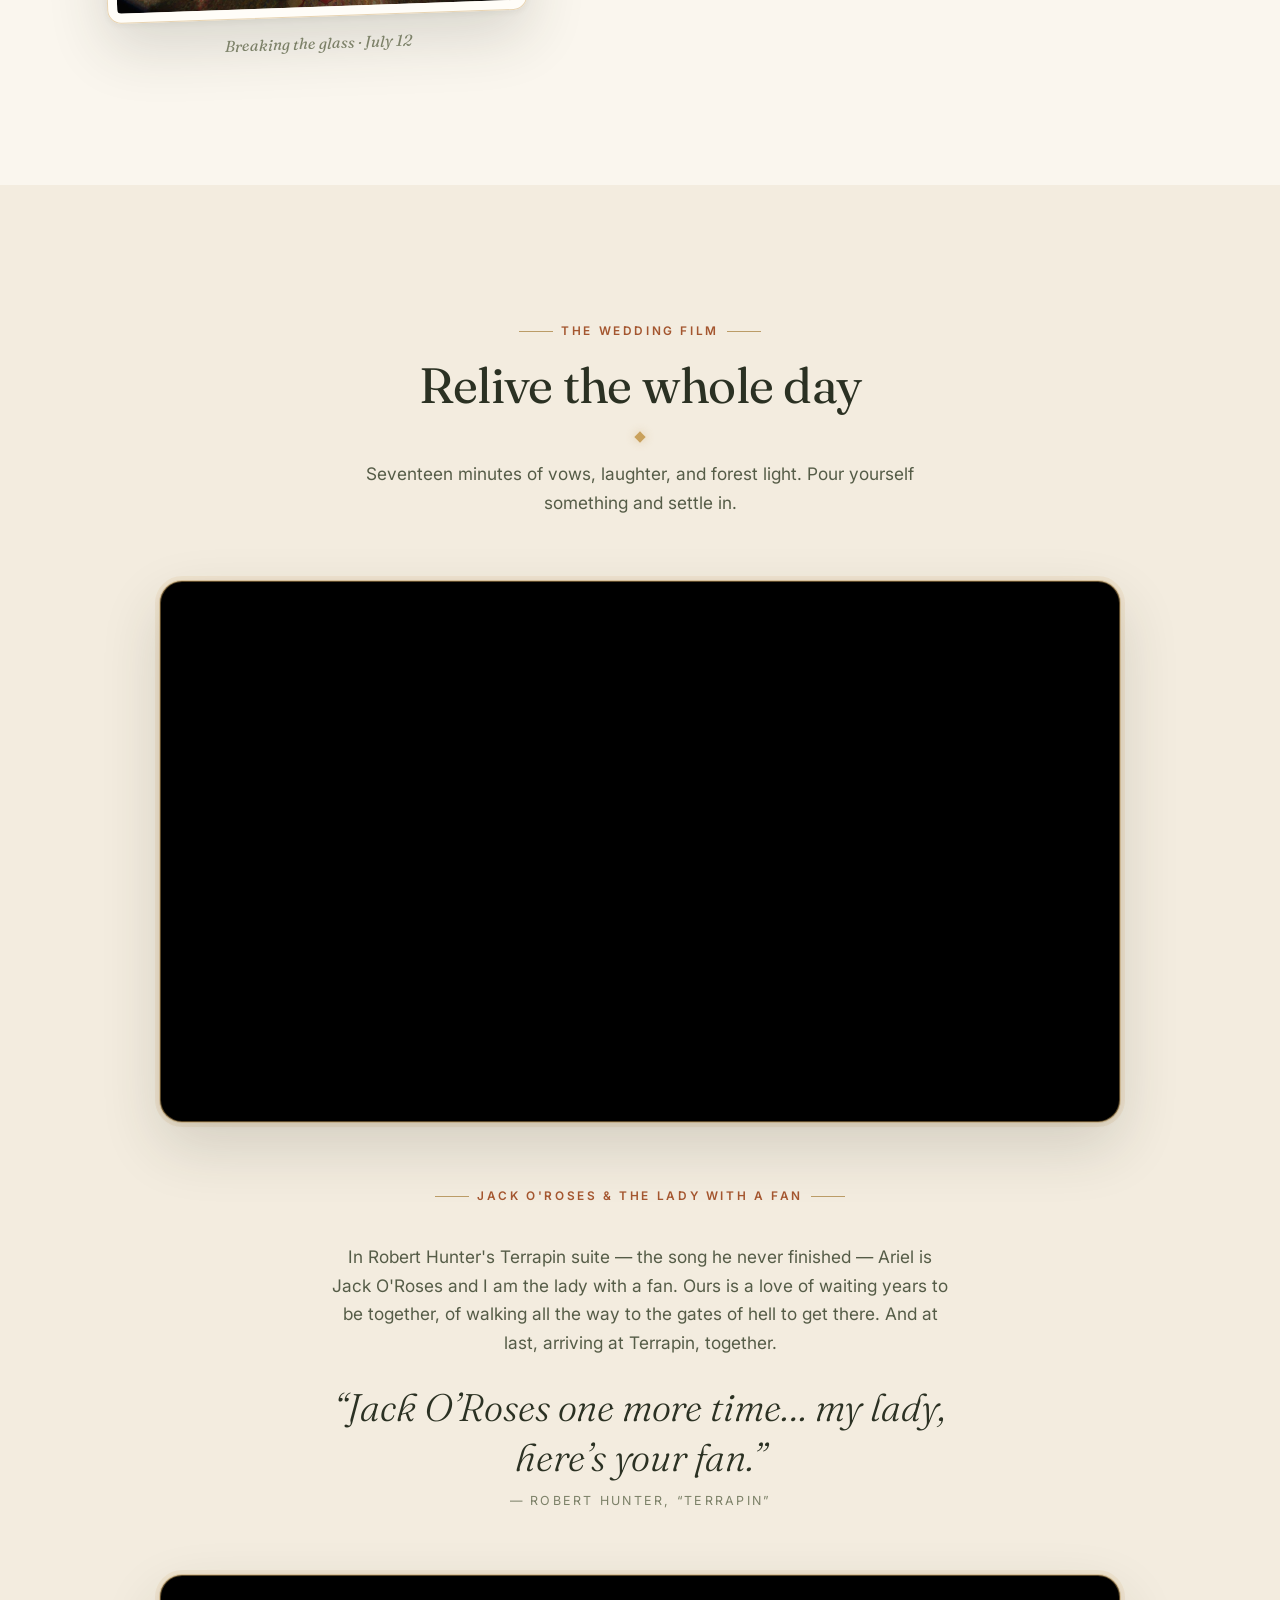
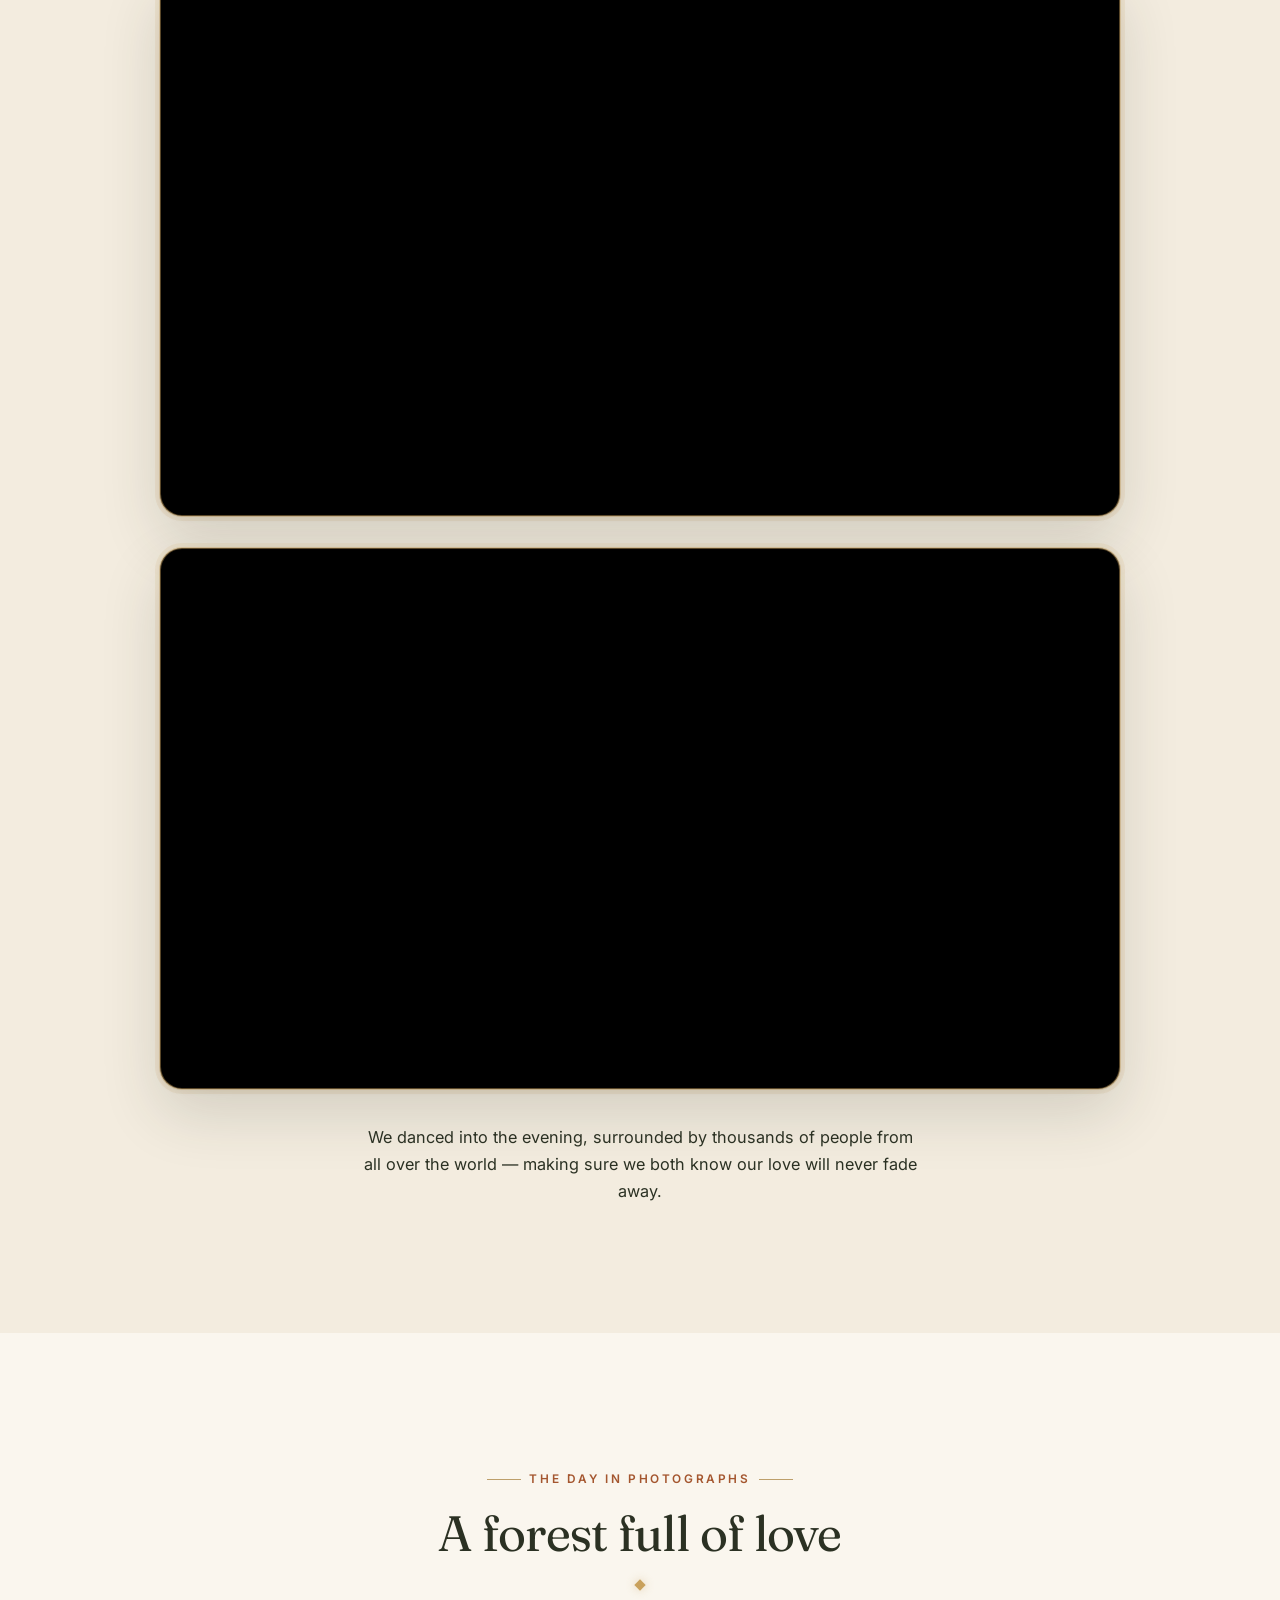
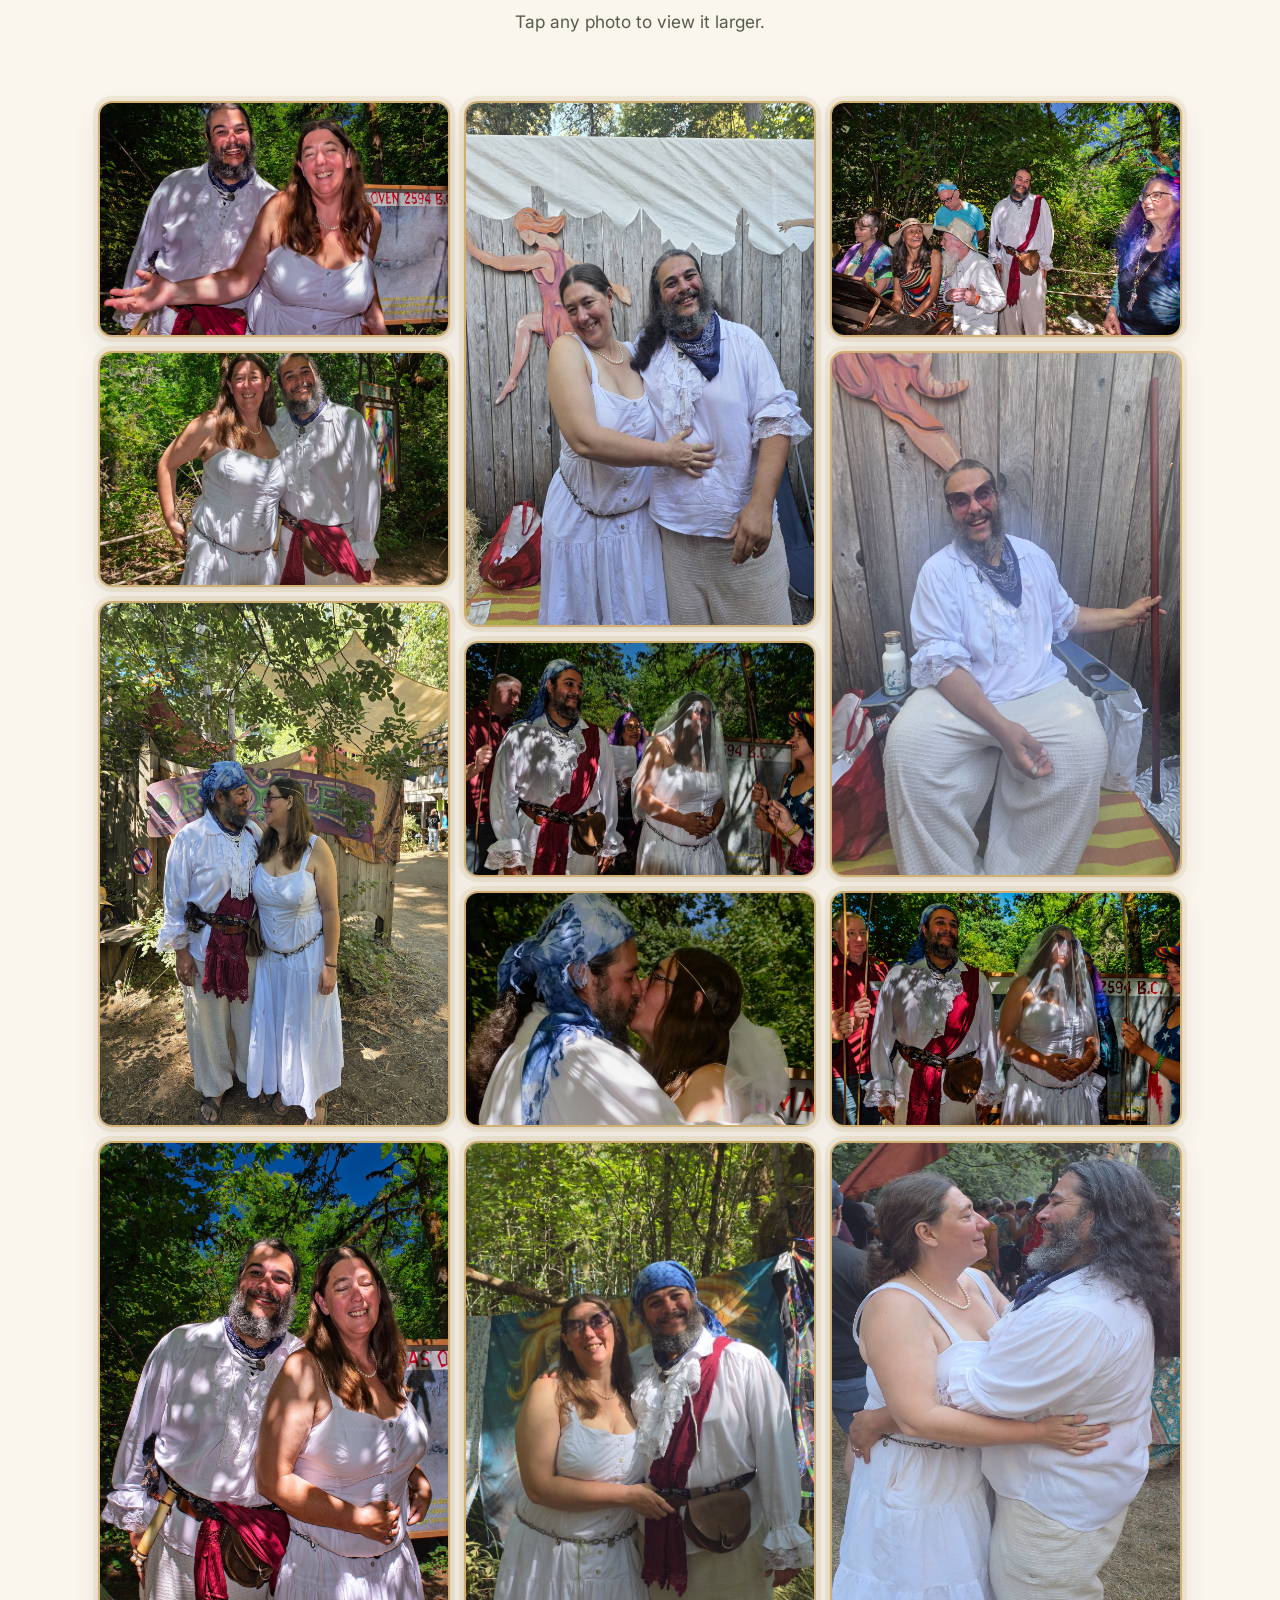
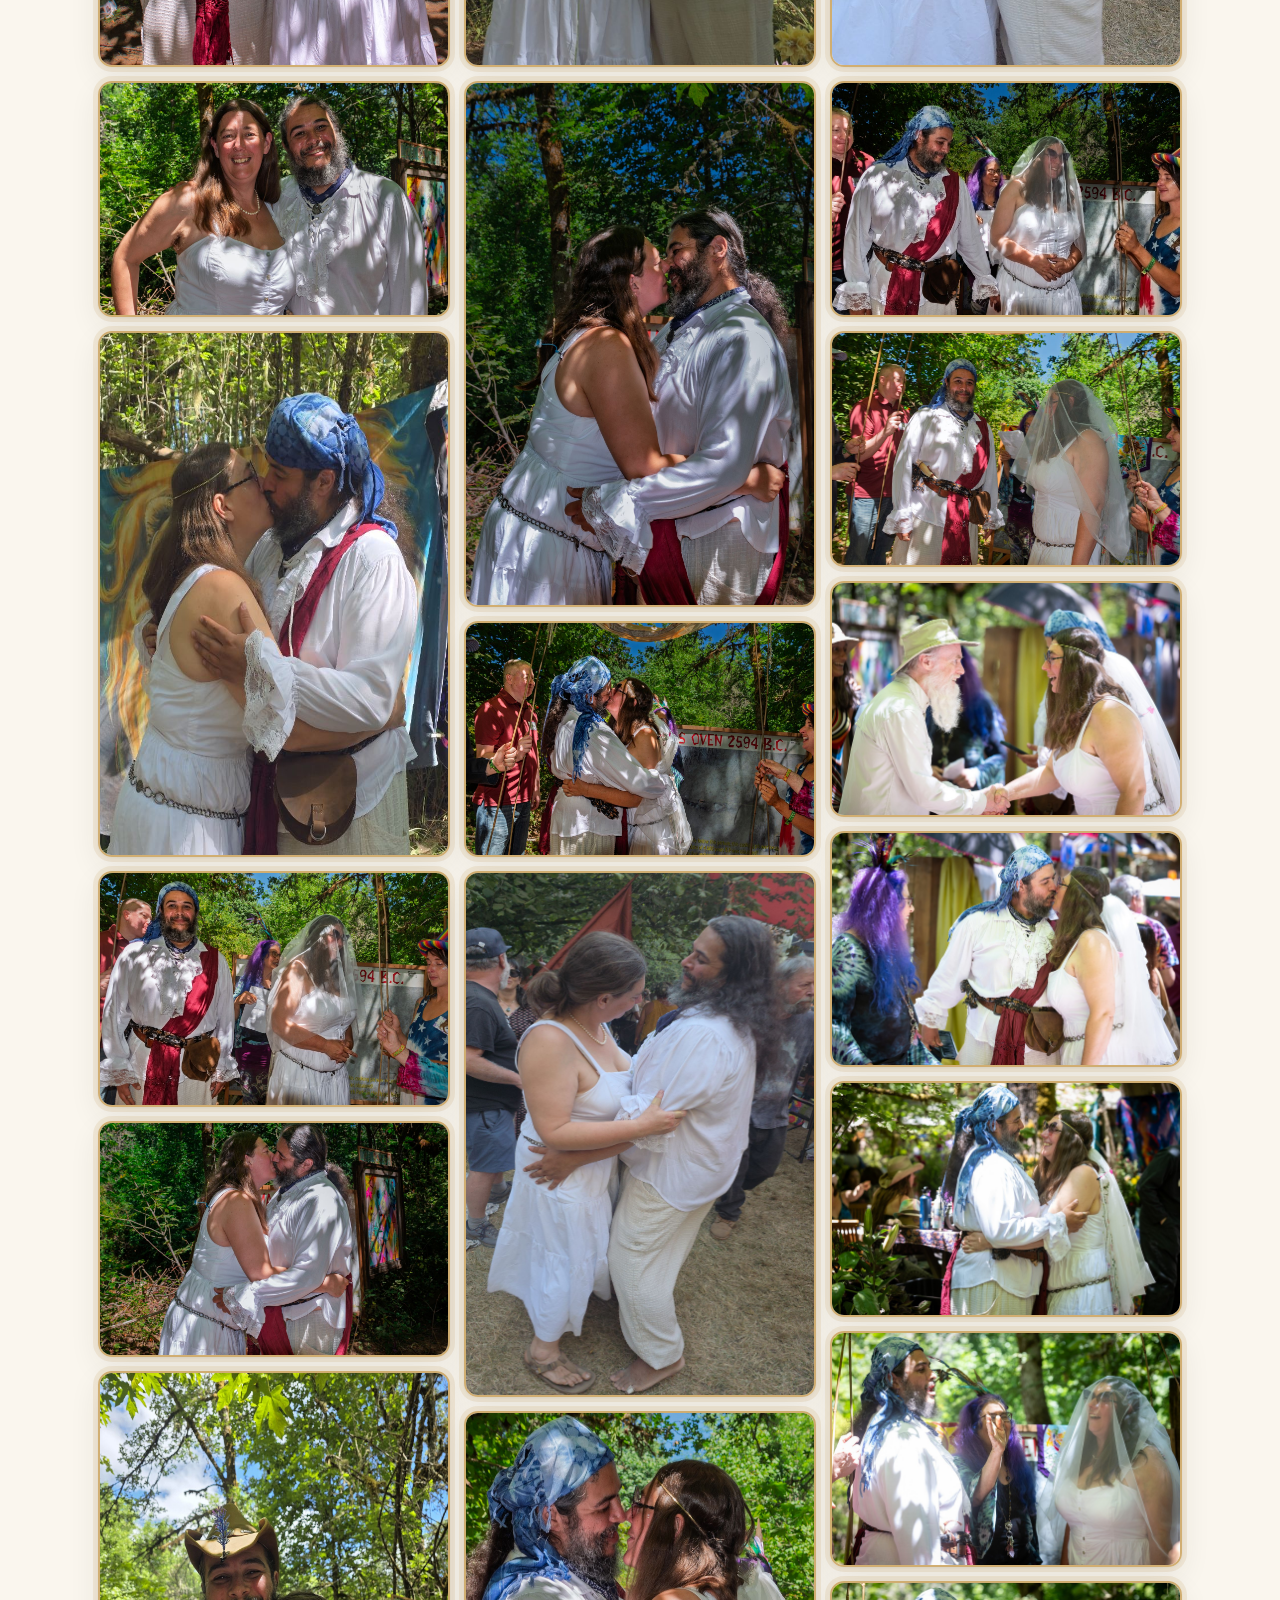
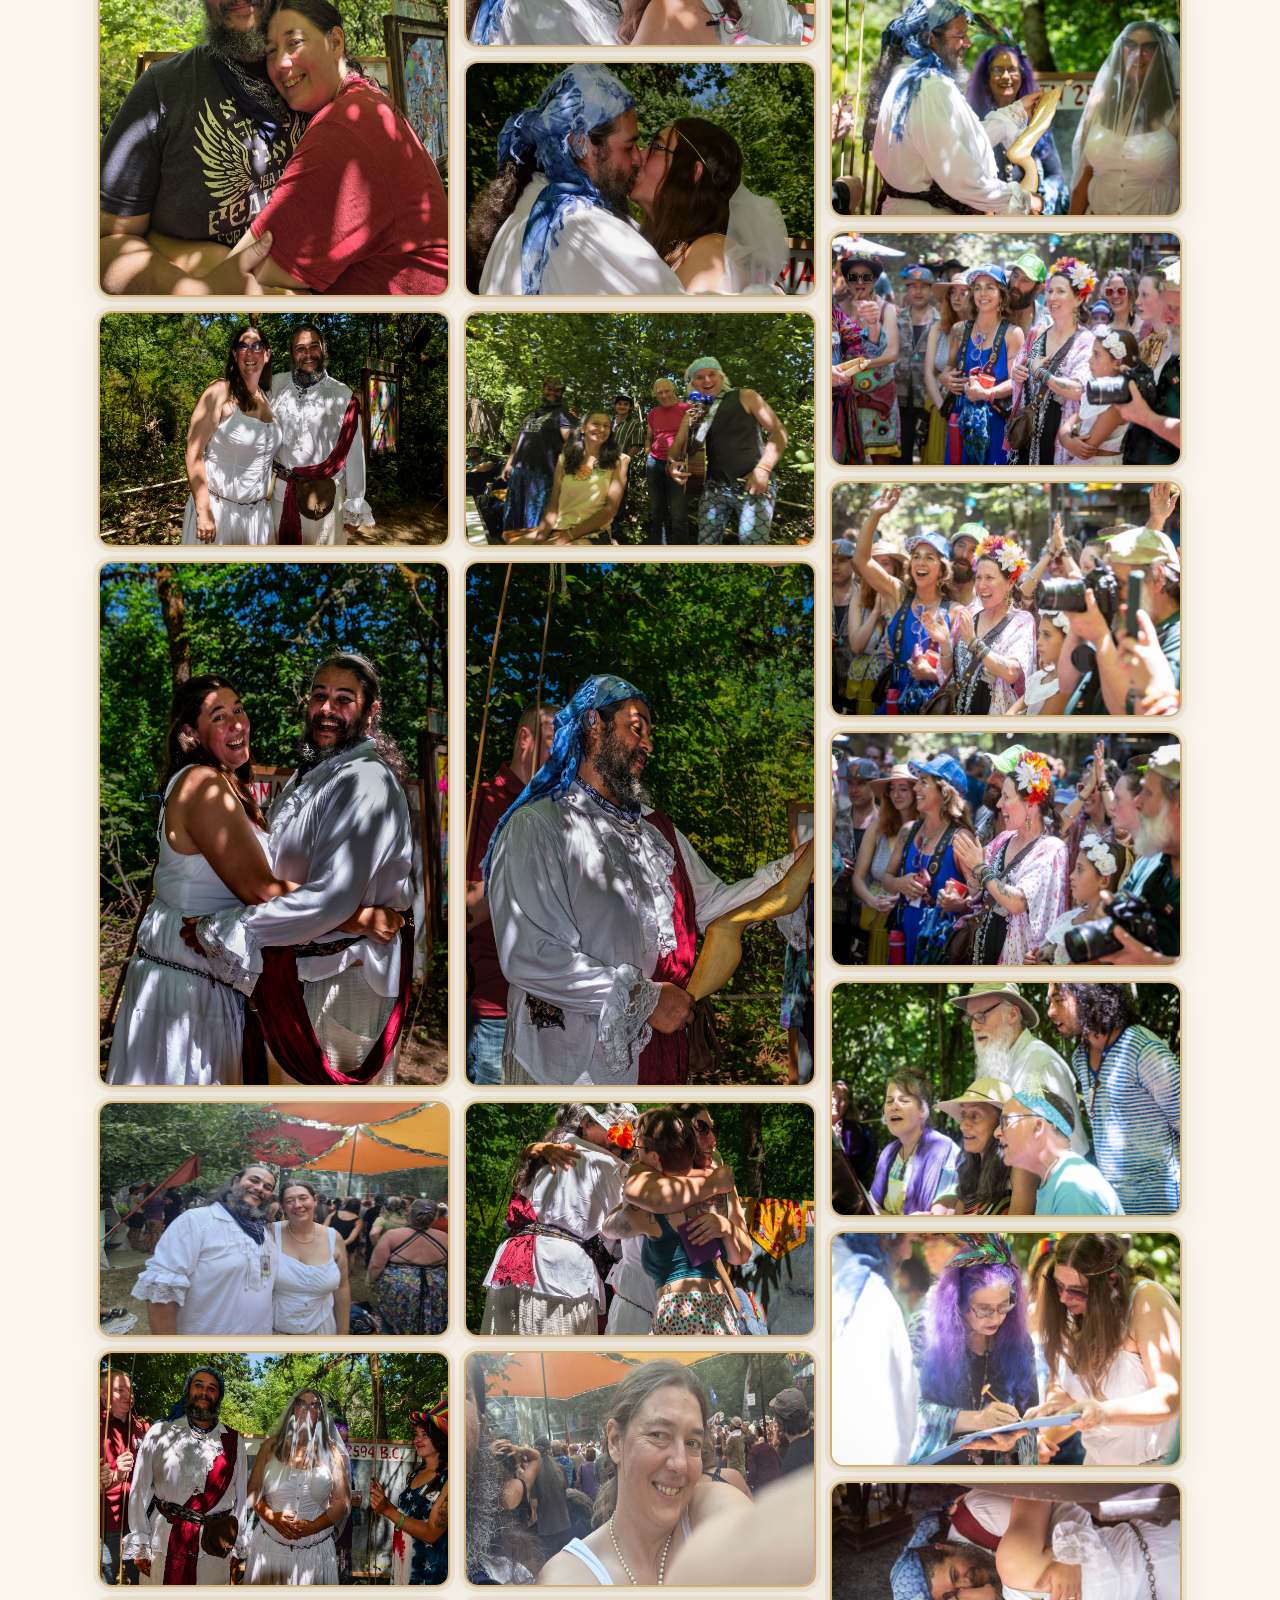
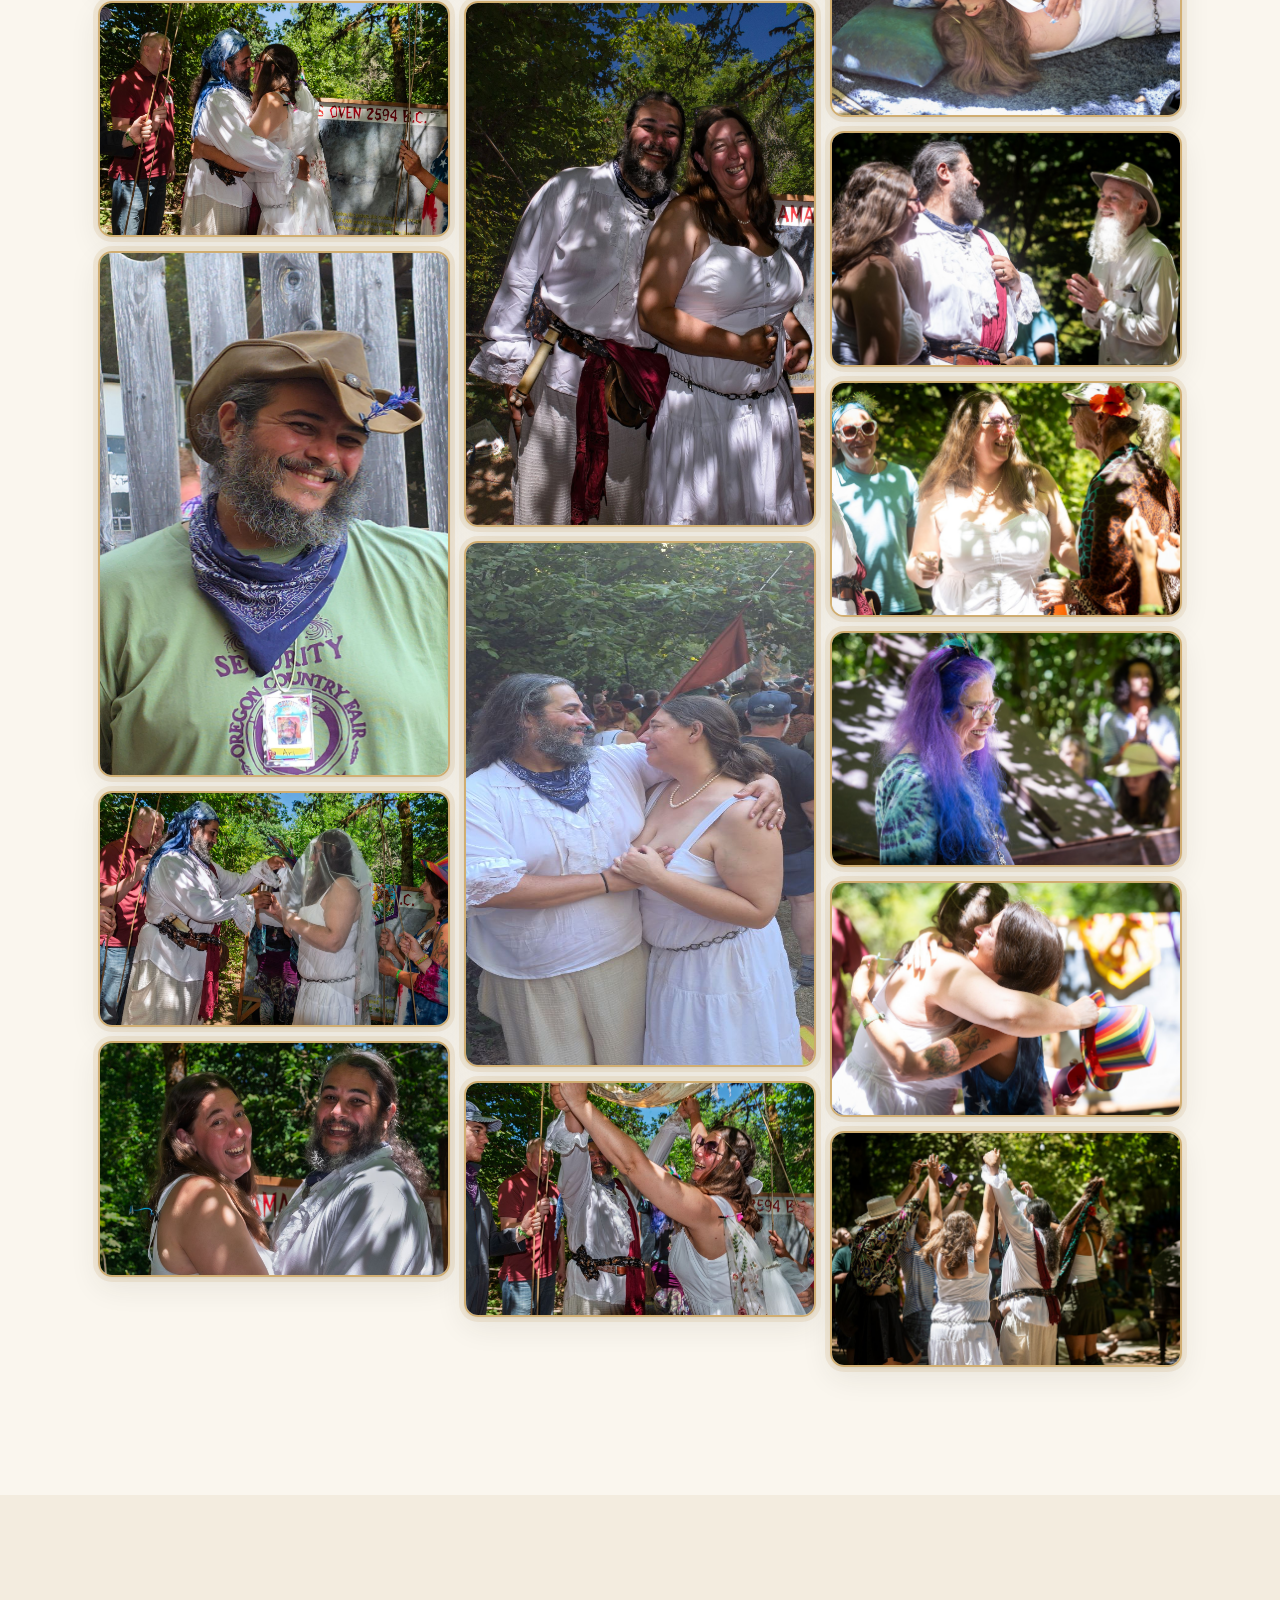
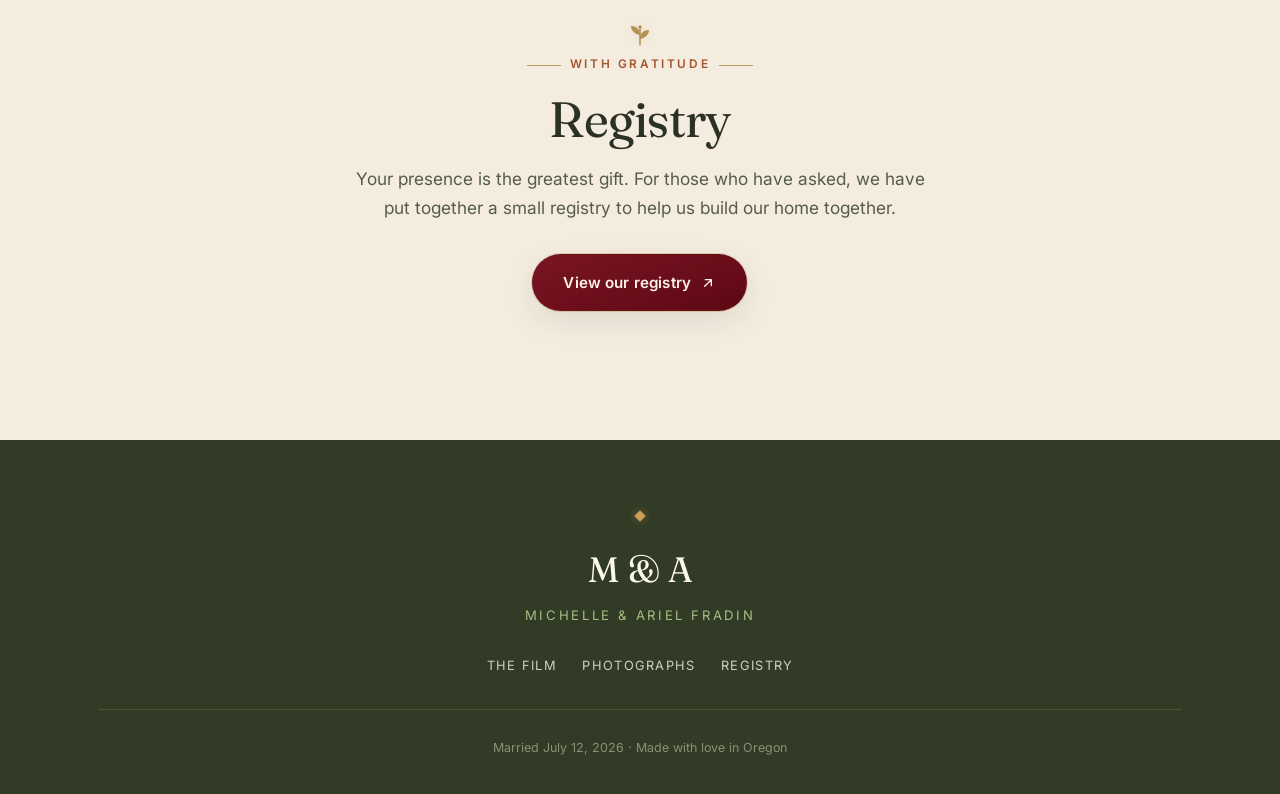
==== commit b0089602: "Remove reception; add dance video, Terrapin story, and closing line - Remove the reception invite se" ====
--- a/index.html
+++ b/index.html
@@ -5,12 +5,12 @@
 <meta name="viewport" content="width=device-width, initial-scale=1.0">
 <script>document.documentElement.className += ' js';</script>
 <title>Michelle &amp; Ariel · July 12, 2026</title>
-<meta name="description" content="Celebrating the marriage of Michelle and Ariel Fradin. Watch the wedding film, browse photos, and join us for the reception on August 9th.">
+<meta name="description" content="Celebrating the marriage of Michelle and Ariel Fradin. Watch the wedding film and browse photos from our forest wedding.">
 <meta name="robots" content="noindex, nofollow">
 
 <!-- Open Graph -->
 <meta property="og:title" content="Michelle &amp; Ariel · July 12, 2026">
-<meta property="og:description" content="Watch the wedding film, browse the photos, and join us for the reception on August 9th.">
+<meta property="og:description" content="Watch the wedding film and browse the photos from our forest wedding.">
 <meta property="og:type" content="website">
 <meta property="og:image" content="assets/img/hero.jpg">
 
@@ -34,7 +34,6 @@
   <div class="nav-links" id="navLinks">
     <a href="#film">The Film</a>
     <a href="#photos">Photographs</a>
-    <a href="#celebrate">Celebrate</a>
     <a href="#registry">Registry</a>
   </div>
 </nav>
@@ -51,7 +50,6 @@
     <p class="hero-sub">A fairytale wedding in the forest</p>
     <div class="hero-cta">
       <a href="#film" class="btn btn-light">Watch the film</a>
-      <a href="#celebrate" class="btn btn-light">Reception &middot; Aug 9</a>
       <a href="#registry" class="btn btn-light">Registry</a>
     </div>
   </div>
@@ -119,6 +117,35 @@
           allowfullscreen></iframe>
       </div>
     </div>
+
+    <div class="section-head reveal" style="margin-top:3.5rem;">
+      <p class="eyebrow center">Jack O'Roses &amp; the Lady with a Fan</p>
+      <p class="lede">In Robert Hunter's Terrapin suite — the song he never finished — Ariel is Jack O'Roses and I am the lady with a fan. Ours is a love of waiting years to be together, of walking all the way to the gates of hell to get there. And at last, arriving at Terrapin, together.</p>
+      <p style="font-family:var(--display); font-style:italic; font-weight:300; font-size:clamp(1.5rem,3.4vw,2.4rem); line-height:1.3; color:var(--ink); margin:1.6rem auto .5rem; max-width:26ch;">&ldquo;Jack O&rsquo;Roses one more time&hellip; my lady, here&rsquo;s your fan.&rdquo;</p>
+      <p style="font-size:.78rem; letter-spacing:.18em; text-transform:uppercase; color:var(--muted); margin:0;">&mdash; Robert Hunter, &ldquo;Terrapin&rdquo;</p>
+    </div>
+    <div class="film-frame reveal">
+      <div class="ratio">
+        <iframe src="https://www.youtube.com/embed/t7wACWlO6E0?rel=0"
+          title="Michelle and Ariel — Jack O'Roses and the Lady with a Fan"
+          loading="lazy"
+          referrerpolicy="strict-origin-when-cross-origin"
+          allow="accelerometer; autoplay; clipboard-write; encrypted-media; gyroscope; picture-in-picture; web-share"
+          allowfullscreen></iframe>
+      </div>
+    </div>
+
+    <div class="film-frame reveal" style="margin-top:2rem;">
+      <div class="ratio">
+        <iframe src="https://www.youtube.com/embed/bu5AoFCF6ss?rel=0"
+          title="Michelle and Ariel — Dancing into the evening"
+          loading="lazy"
+          referrerpolicy="strict-origin-when-cross-origin"
+          allow="accelerometer; autoplay; clipboard-write; encrypted-media; gyroscope; picture-in-picture; web-share"
+          allowfullscreen></iframe>
+      </div>
+    </div>
+    <p class="lede reveal" style="text-align:center; margin:2.2rem auto 0; max-width:56ch;">We danced into the evening, surrounded by thousands of people from all over the world &mdash; making sure we both know our love will never fade away.</p>
   </div>
 </section>
 
@@ -190,72 +217,6 @@
   </div>
 </section>
 
-<!-- RECEPTION -->
-<section class="section reception" id="celebrate">
-  <div class="container reveal">
-    <p class="eyebrow center">You're Invited &middot; The Reception</p>
-    <h2>Celebrate with us</h2>
-    <p class="lede" style="color:#e2dcc9; max-width:52ch; margin:1.4rem auto 0;">Our wedding was a small forest ceremony on July 12th. Now we want to celebrate with everyone we love. Please join us for a reception, all are welcome.</p>
-    <div class="invite-frame">
-      <span class="gem" aria-hidden="true"></span>
-      <svg class="flourish fl-tl" aria-hidden="true" viewBox="0 0 140 140" fill="none">
-        <path d="M12 128 C 40 104, 58 72, 52 18" stroke="#d9b775" stroke-width="2.2" stroke-linecap="round"/>
-        <path d="M52 30 C 40 32, 30 26, 26 14 C 40 12, 50 18, 52 30Z" fill="#d9b775"/>
-        <path d="M50 52 C 62 50, 72 54, 78 66 C 64 70, 53 64, 50 52Z" fill="#d9b775" opacity=".85"/>
-        <path d="M45 74 C 33 74, 24 68, 21 56 C 35 55, 44 62, 45 74Z" fill="#d9b775" opacity=".9"/>
-        <path d="M37 96 C 49 96, 58 101, 62 113 C 48 114, 39 108, 37 96Z" fill="#d9b775" opacity=".8"/>
-        <path d="M26 112 C 17 110, 10 104, 8 94 C 19 94, 25 101, 26 112Z" fill="#d9b775" opacity=".9"/>
-        <circle cx="54" cy="12" r="3" fill="#d9b775"/>
-        <circle cx="82" cy="70" r="2.4" fill="#d9b775" opacity=".8"/>
-      </svg>
-      <svg class="flourish fl-br" aria-hidden="true" viewBox="0 0 140 140" fill="none">
-        <path d="M12 128 C 40 104, 58 72, 52 18" stroke="#d9b775" stroke-width="2.2" stroke-linecap="round"/>
-        <path d="M52 30 C 40 32, 30 26, 26 14 C 40 12, 50 18, 52 30Z" fill="#d9b775"/>
-        <path d="M50 52 C 62 50, 72 54, 78 66 C 64 70, 53 64, 50 52Z" fill="#d9b775" opacity=".85"/>
-        <path d="M45 74 C 33 74, 24 68, 21 56 C 35 55, 44 62, 45 74Z" fill="#d9b775" opacity=".9"/>
-        <path d="M37 96 C 49 96, 58 101, 62 113 C 48 114, 39 108, 37 96Z" fill="#d9b775" opacity=".8"/>
-        <path d="M26 112 C 17 110, 10 104, 8 94 C 19 94, 25 101, 26 112Z" fill="#d9b775" opacity=".9"/>
-        <circle cx="54" cy="12" r="3" fill="#d9b775"/>
-        <circle cx="82" cy="70" r="2.4" fill="#d9b775" opacity=".8"/>
-      </svg>
-    <div class="invite-card">
-      <div class="invite-names">Mrs. &amp; Mr. Fradin</div>
-      <div class="invite-bday">And it's Ariel's birthday, too</div>
-
-      <div class="invite-rows">
-        <div class="invite-row">
-          <svg width="20" height="20" viewBox="0 0 24 24" fill="none" stroke="currentColor" stroke-width="1.7" stroke-linecap="round" stroke-linejoin="round"><rect x="3" y="4" width="18" height="18" rx="2"/><path d="M16 2v4M8 2v4M3 10h18"/></svg>
-          <div><div class="rk">When</div><div class="rv"><strong>Sunday, August 9th</strong><br>Beginning at 4:00 in the afternoon</div></div>
-        </div>
-        <div class="invite-row">
-          <svg width="20" height="20" viewBox="0 0 24 24" fill="none" stroke="currentColor" stroke-width="1.7" stroke-linecap="round" stroke-linejoin="round"><path d="M20 10c0 6-8 12-8 12s-8-6-8-12a8 8 0 0116 0z"/><circle cx="12" cy="10" r="3"/></svg>
-          <div><div class="rk">Where</div><div class="rv"><strong>420 River Street</strong><br>Cave Junction, Oregon 97523<br><a href="https://www.google.com/maps/search/?api=1&amp;query=420+River+Street+Cave+Junction+OR+97523" target="_blank" rel="noopener" style="color:#e6b98f;font-size:.86rem;letter-spacing:.04em;">Open in maps &rarr;</a></div></div>
-        </div>
-        <div class="invite-row">
-          <svg width="20" height="20" viewBox="0 0 24 24" fill="none" stroke="currentColor" stroke-width="1.7" stroke-linecap="round" stroke-linejoin="round"><rect x="3" y="3" width="18" height="18" rx="3"/><path d="M9 17V7h4a3 3 0 010 6H9"/></svg>
-          <div><div class="rk">Parking</div><div class="rv">Please park next door at <strong>Evergreen Elementary</strong>.</div></div>
-        </div>
-        <div class="invite-row">
-          <svg width="20" height="20" viewBox="0 0 24 24" fill="none" stroke="currentColor" stroke-width="1.7" stroke-linecap="round" stroke-linejoin="round"><path d="M18 8h1a4 4 0 010 8h-1M2 8h16v9a4 4 0 01-4 4H6a4 4 0 01-4-4zM6 1v3M10 1v3M14 1v3"/></svg>
-          <div><div class="rk">The Spread</div><div class="rv"><strong>Food and cake provided.</strong><br>A joyful, alcohol-free celebration. We'll be toasting with <strong>Jun</strong>, a sparkling fermented tea.</div></div>
-        </div>
-        <div class="invite-row">
-          <svg width="20" height="20" viewBox="0 0 24 24" fill="none" stroke="currentColor" stroke-width="1.7" stroke-linecap="round" stroke-linejoin="round"><rect x="2" y="4" width="20" height="16" rx="2"/><path d="M22 6l-10 7L2 6"/></svg>
-          <div><div class="rk">Kindly RSVP</div><div class="rv">Let us know you're coming:<br><a href="mailto:michellefradinforever@gmail.com?subject=Reception%20RSVP%20%E2%80%94%20August%209" style="color:#e6b98f;">michellefradinforever@gmail.com</a></div></div>
-        </div>
-      </div>
-
-      <div class="invite-divider"></div>
-      <p class="invite-note">Please bring your own chair to sit a spell, and a glass to raise to the newlyweds.</p>
-      <div class="invite-toast">
-        <span class="badge"><svg width="15" height="15" viewBox="0 0 24 24" fill="none" stroke="currentColor" stroke-width="1.8" stroke-linecap="round" stroke-linejoin="round"><path d="M4 3h16M6 3v6a6 6 0 0012 0V3M12 15v6M8 21h8"/></svg>Bring a glass to toast</span>
-        <span class="badge"><svg width="15" height="15" viewBox="0 0 24 24" fill="none" stroke="currentColor" stroke-width="1.8" stroke-linecap="round" stroke-linejoin="round"><path d="M6 19v2M18 19v2M5 10V6a3 3 0 013-3h1a3 3 0 013 3M5 10h14v3a6 6 0 01-6 6H11a6 6 0 01-6-6z"/></svg>Bring your own chair</span>
-      </div>
-    </div>
-    </div>
-  </div>
-</section>
-
 <!-- REGISTRY -->
 <section class="section registry" id="registry">
   <div class="wrap-narrow reveal">
@@ -284,7 +245,6 @@
     <nav class="footer-nav">
       <a href="#film">The Film</a>
       <a href="#photos">Photographs</a>
-      <a href="#celebrate">Celebrate</a>
       <a href="#registry">Registry</a>
     </nav>
     <div class="fine">Married July 12, 2026 &middot; Made with love in Oregon</div>
